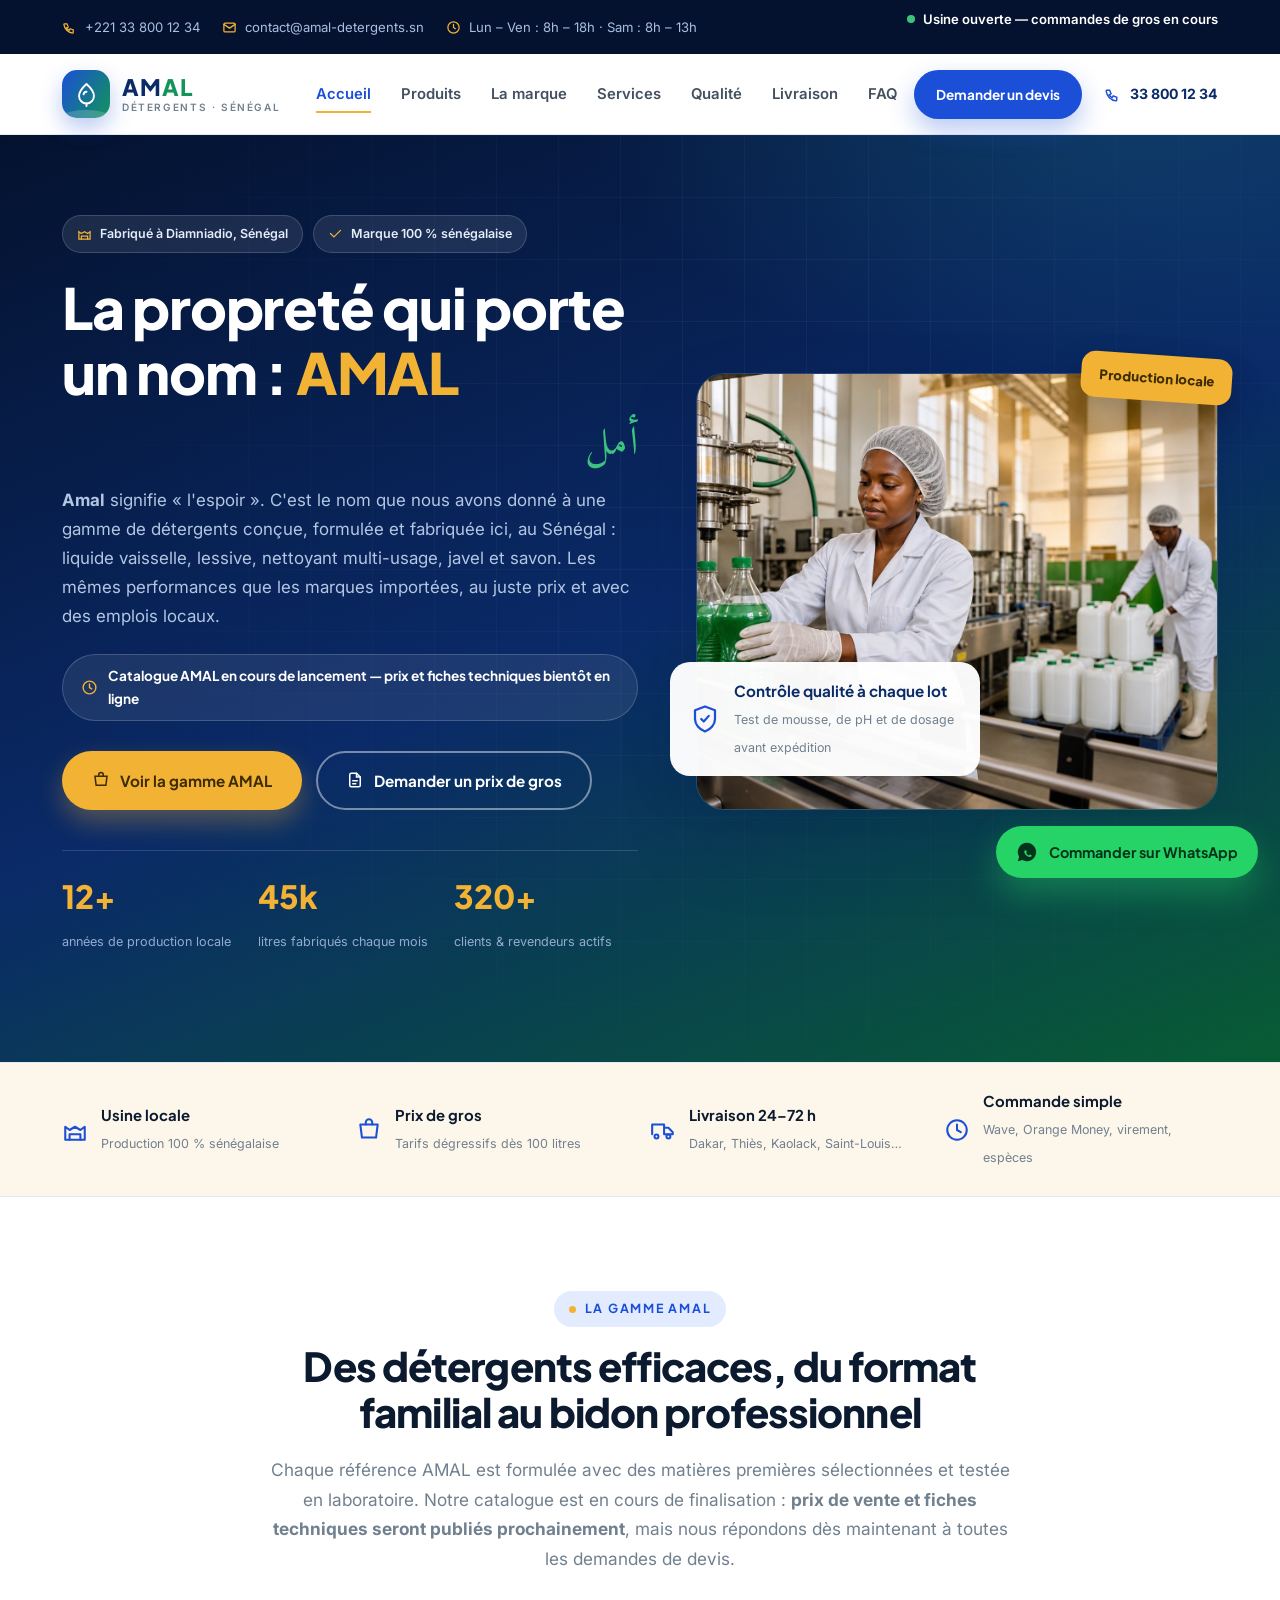
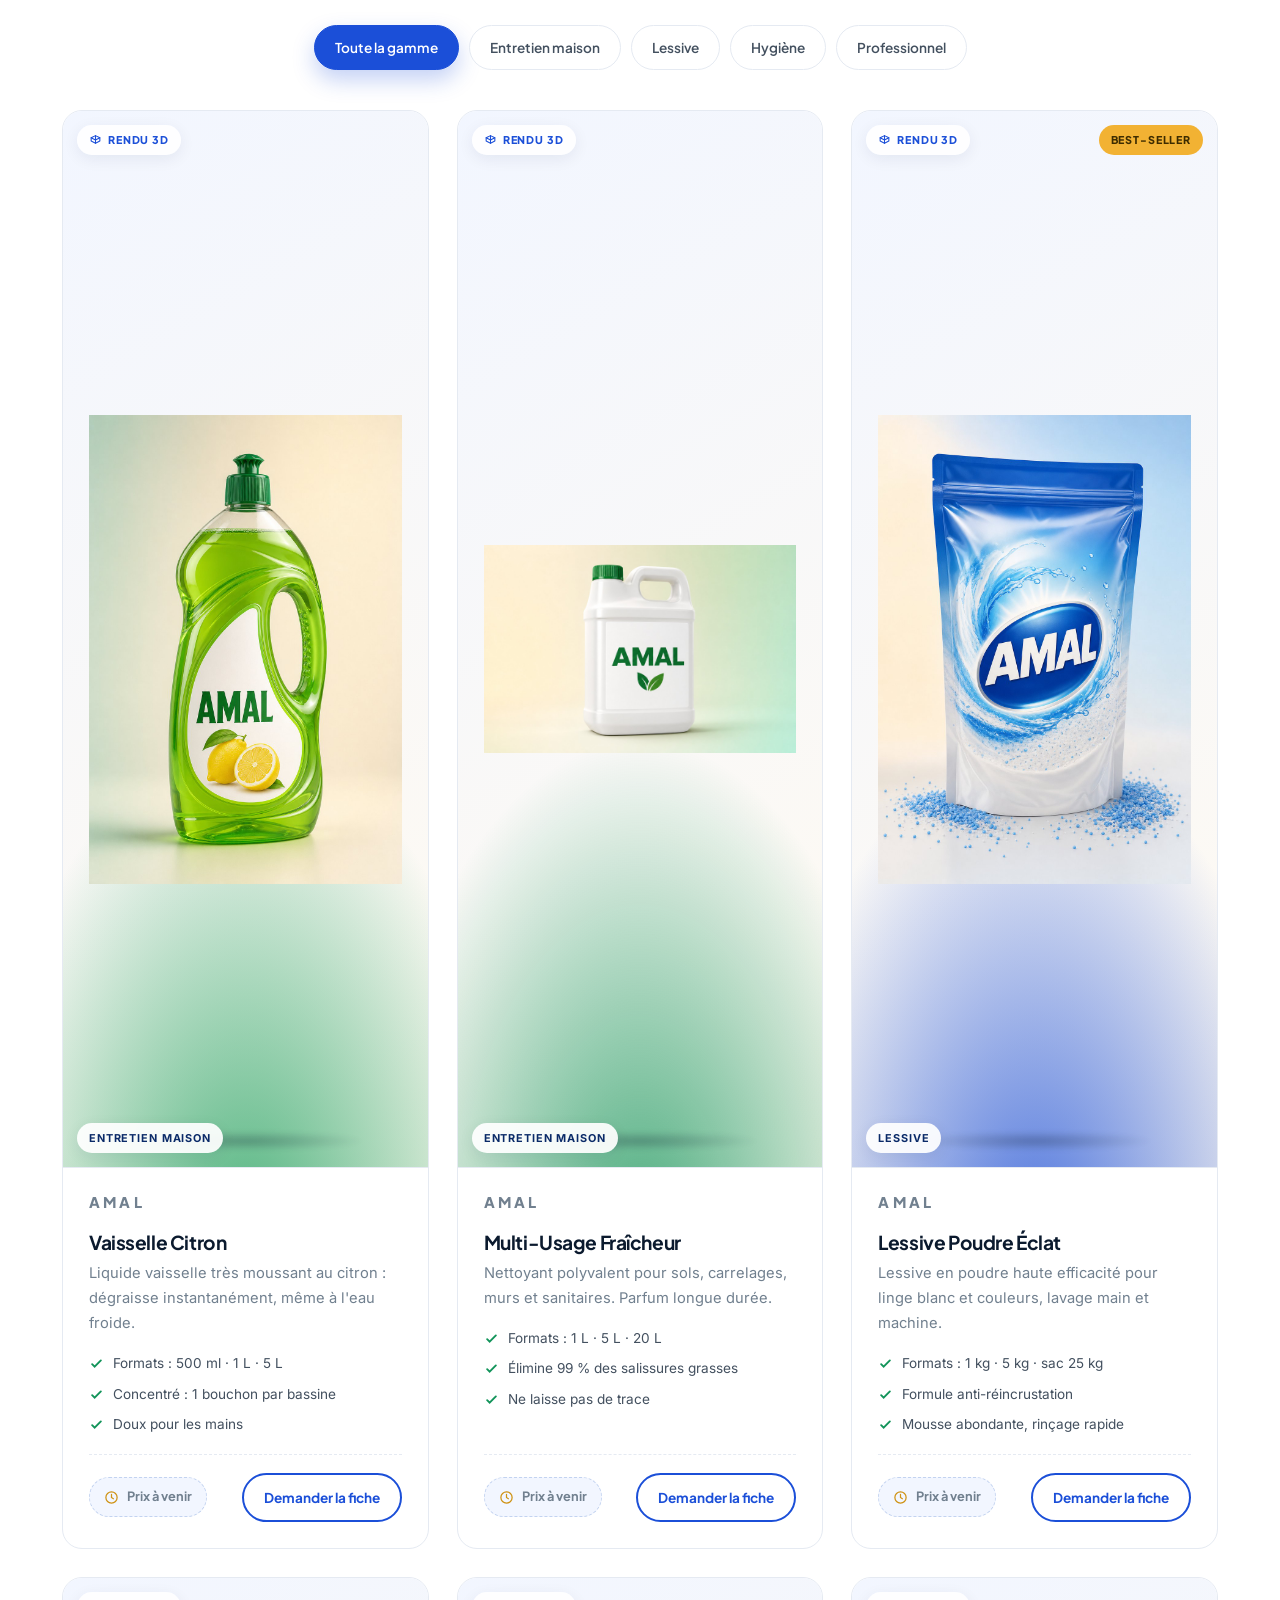
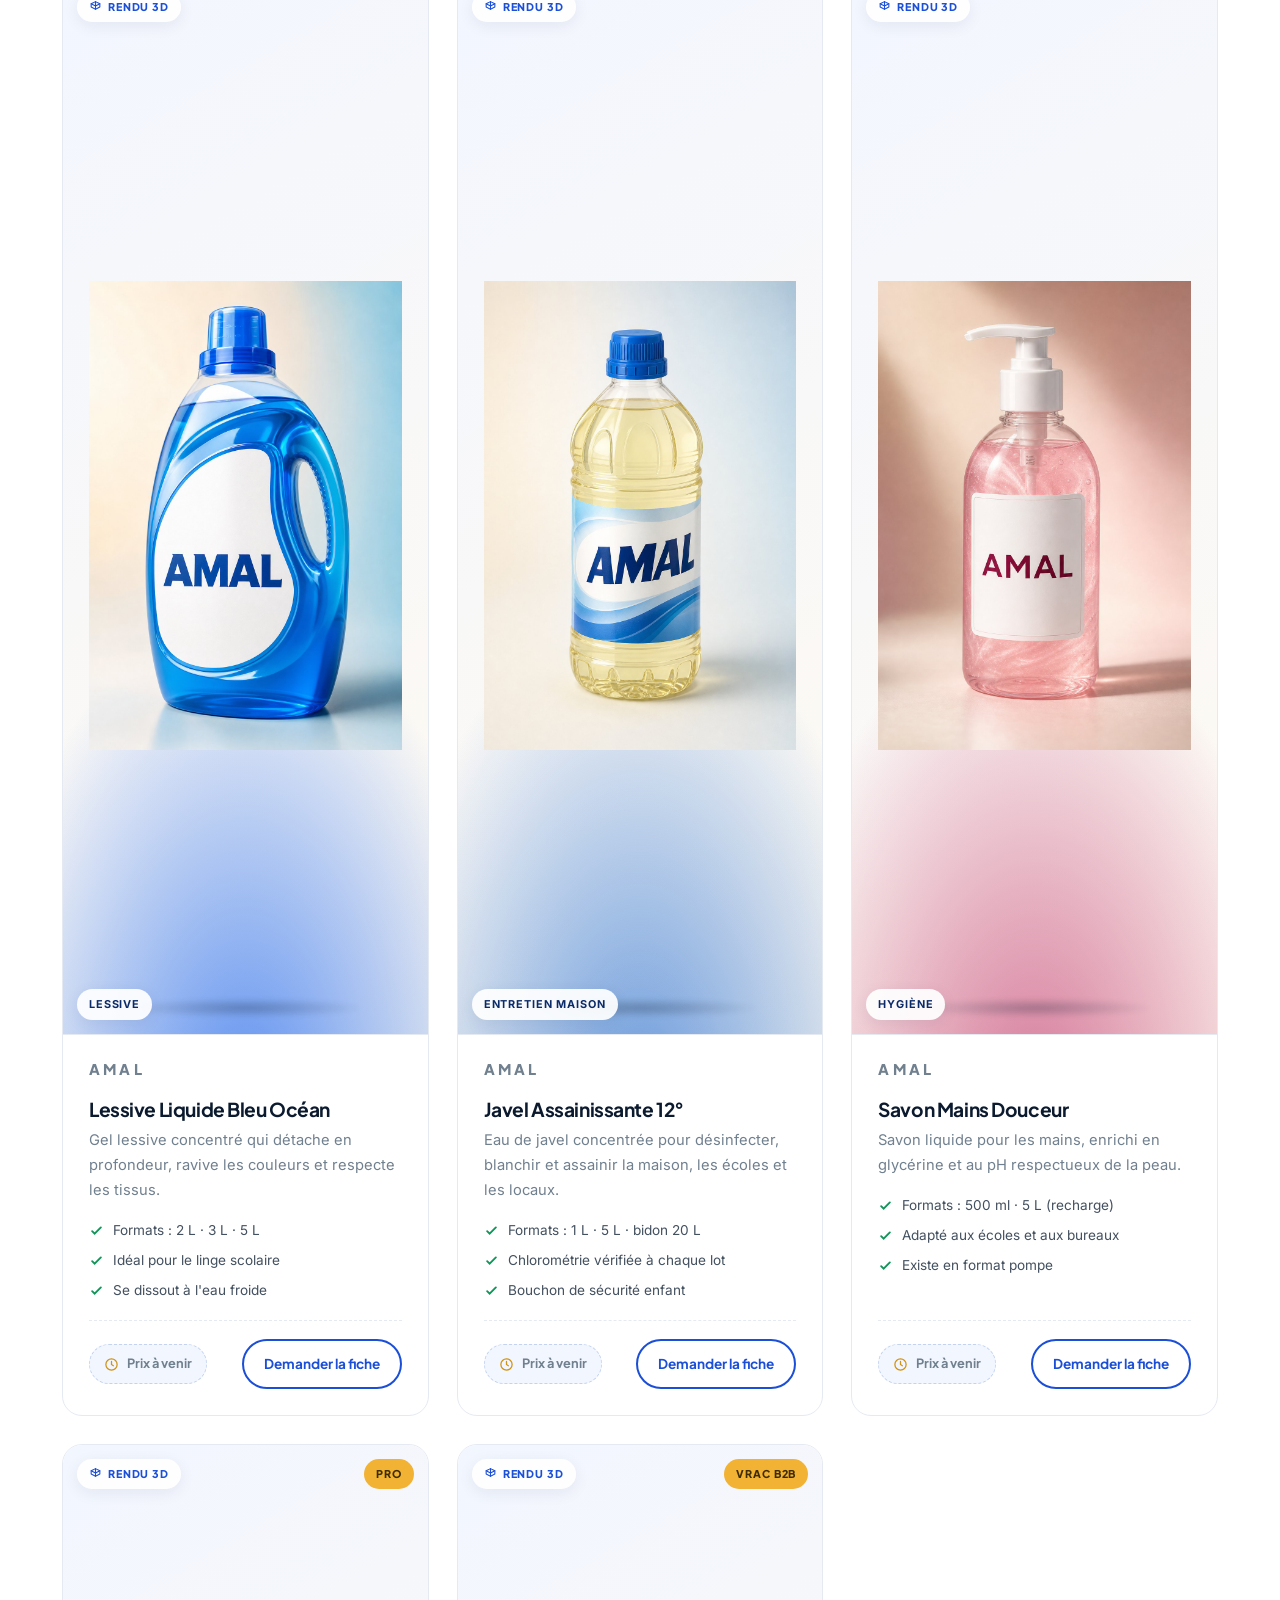
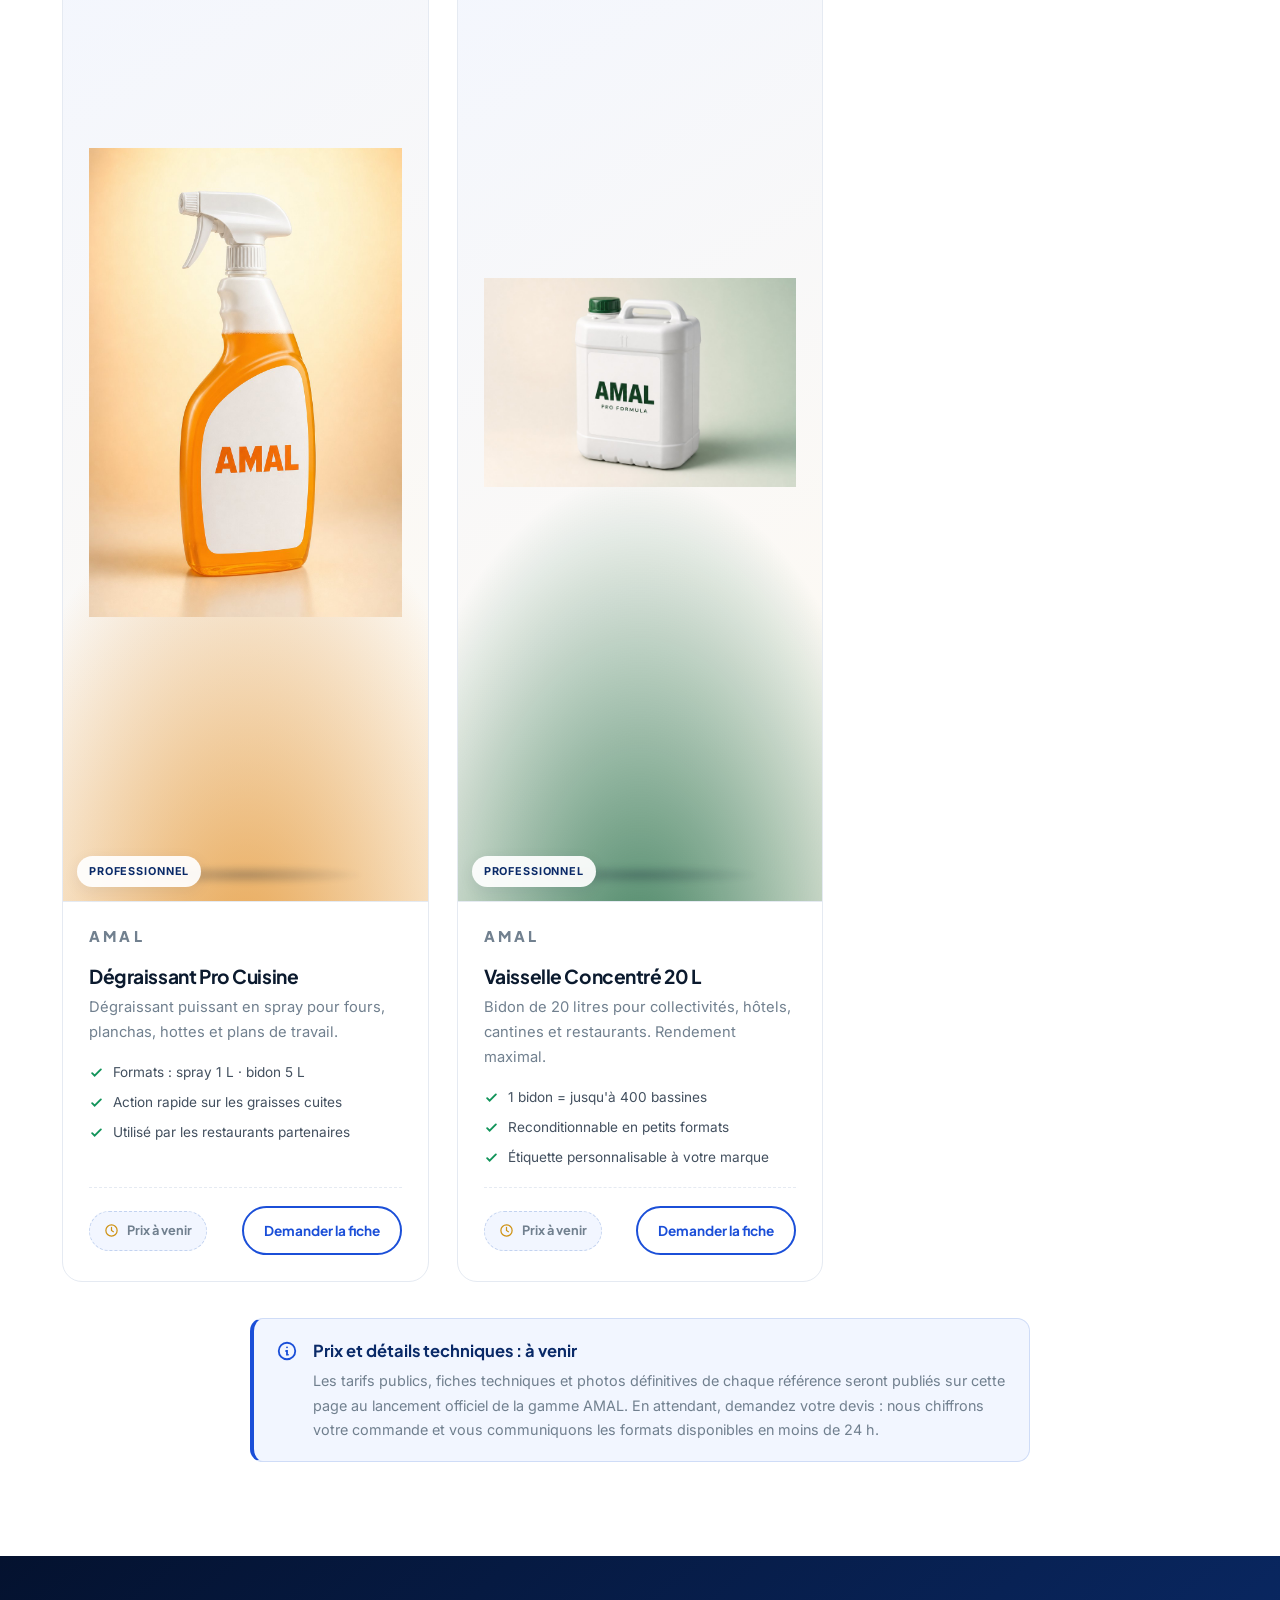
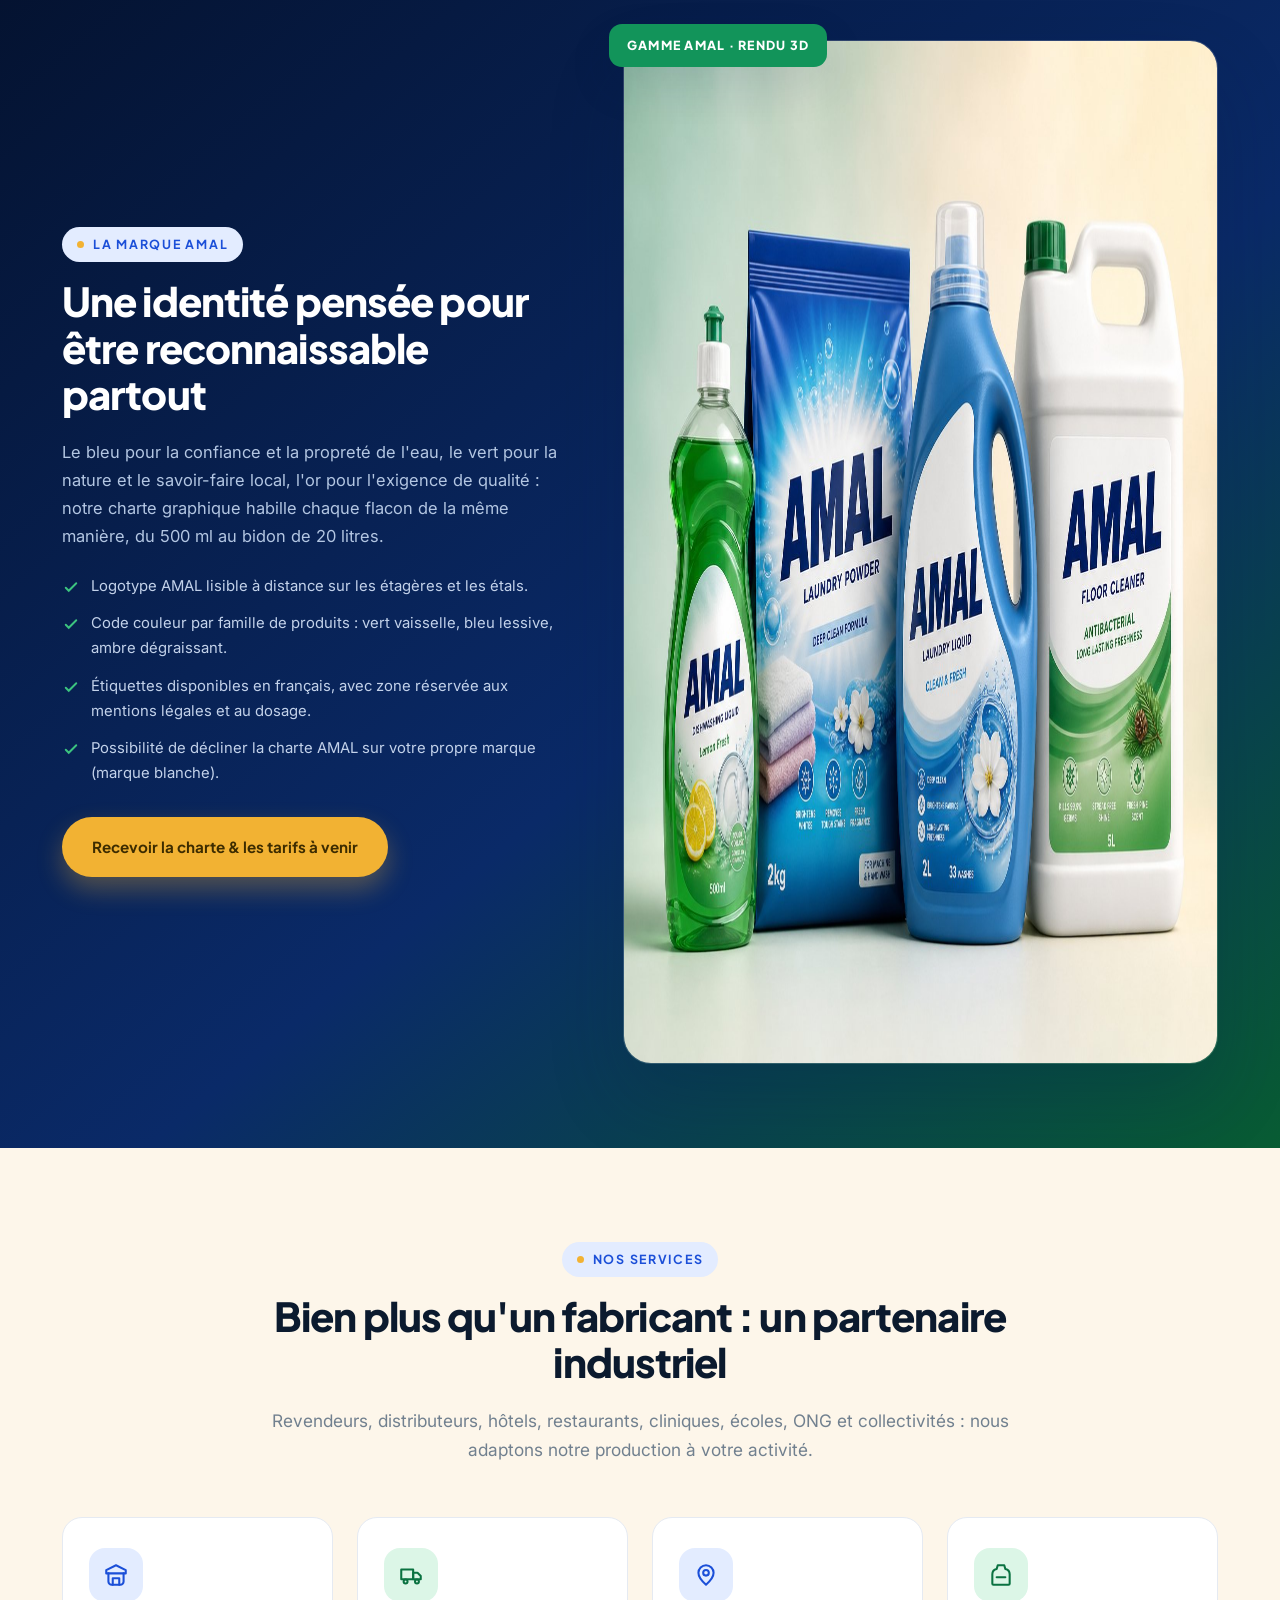
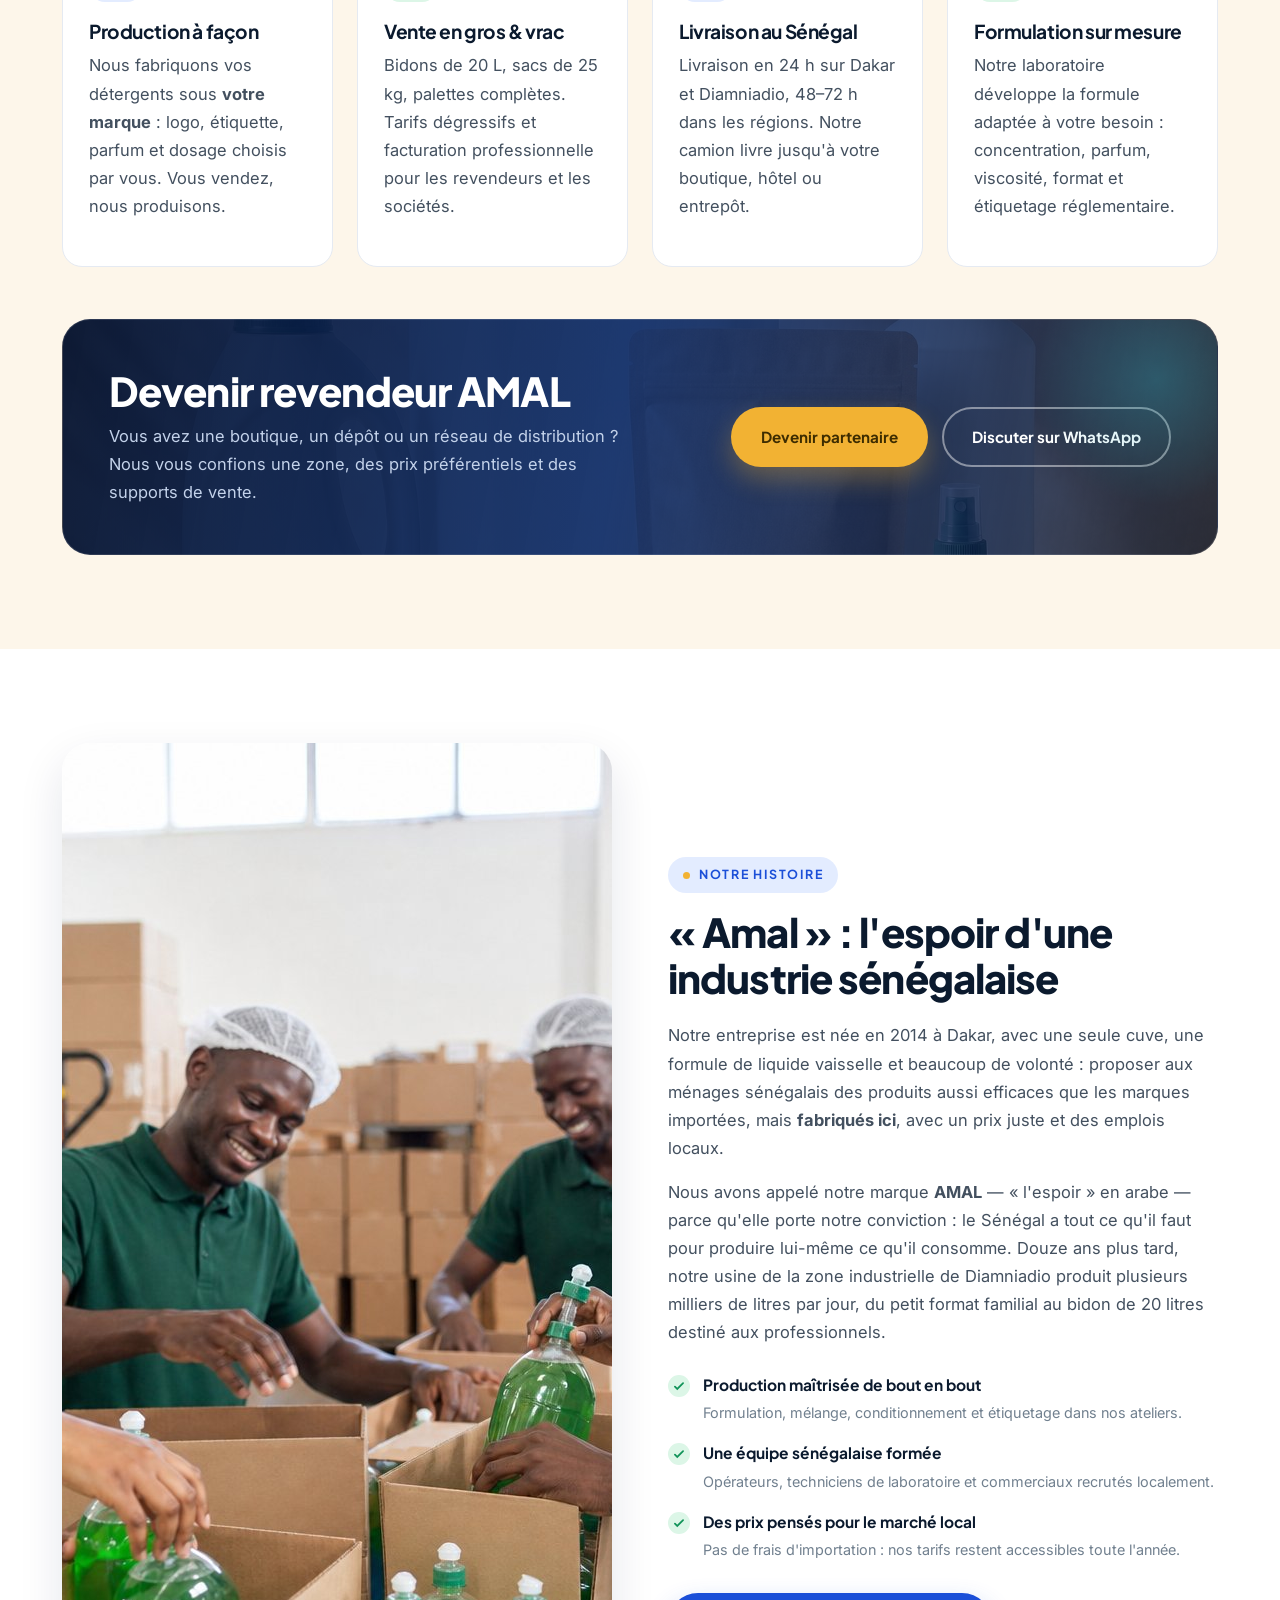
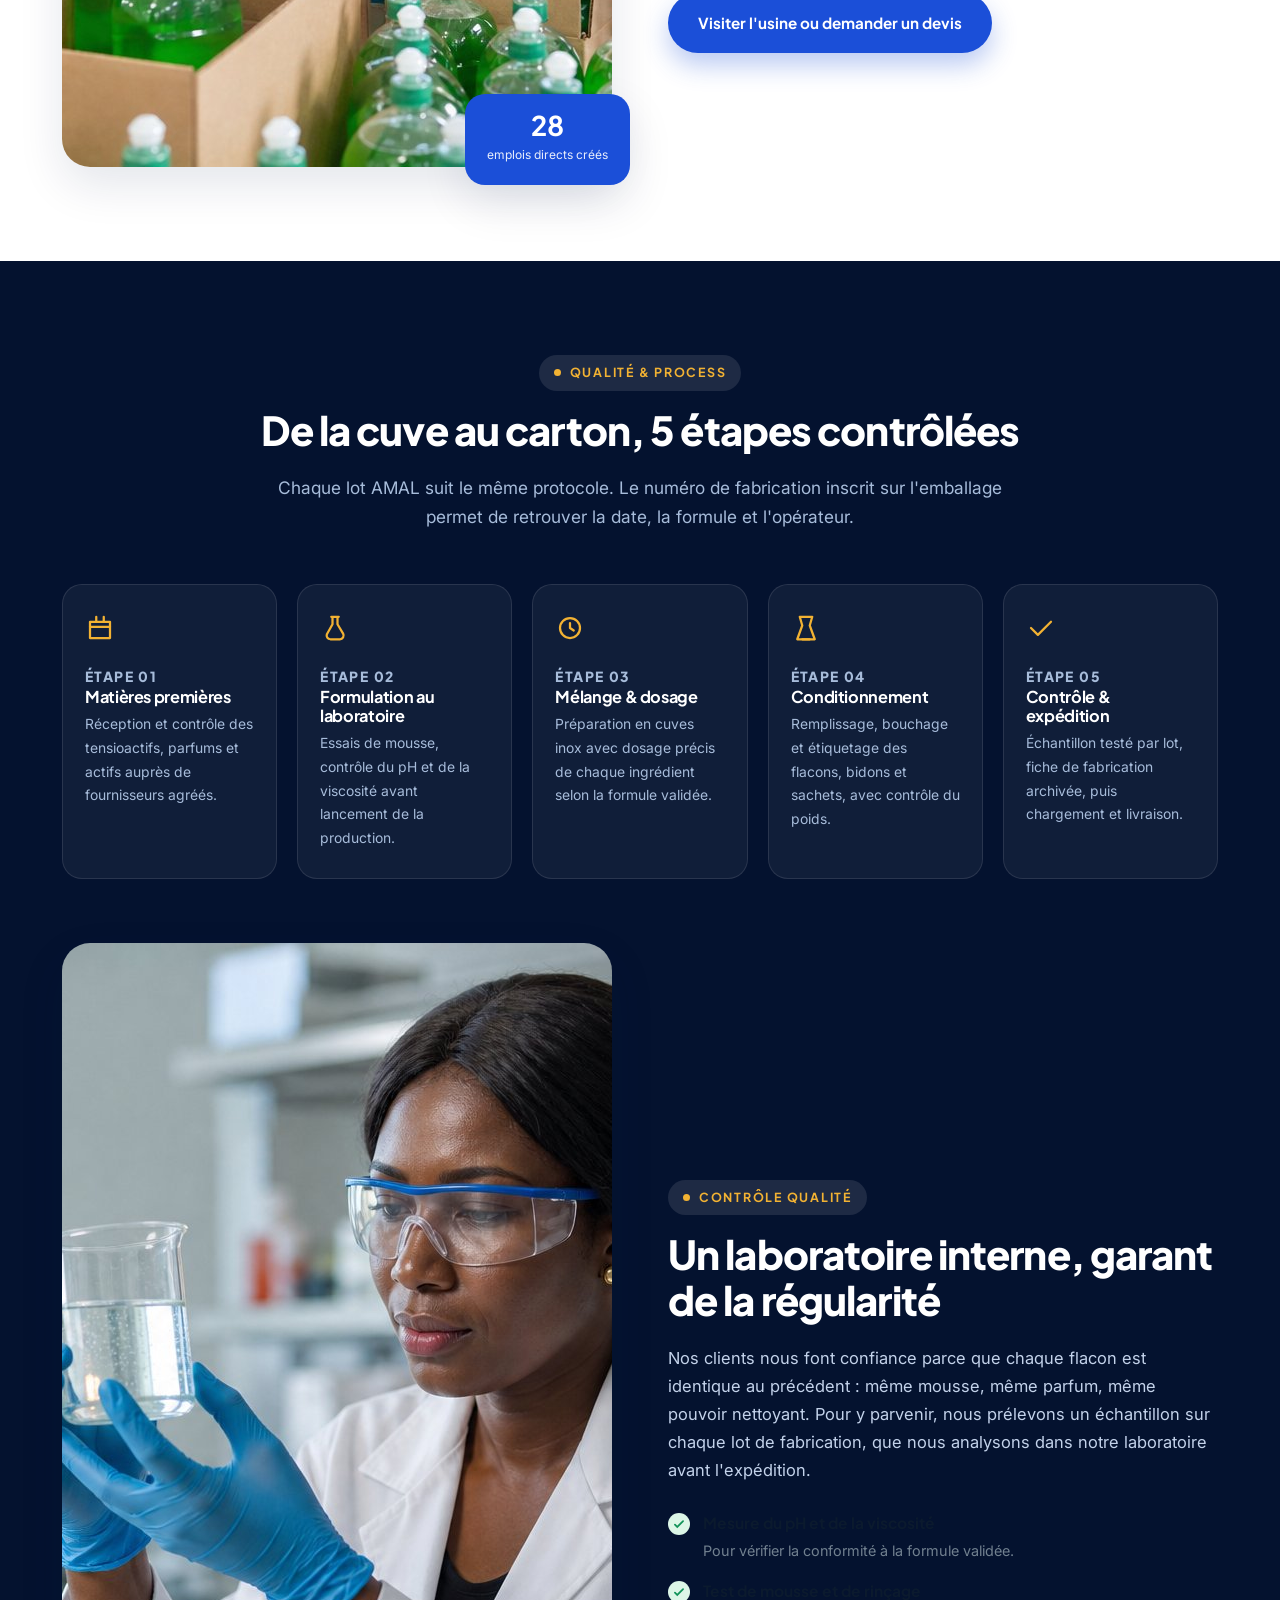
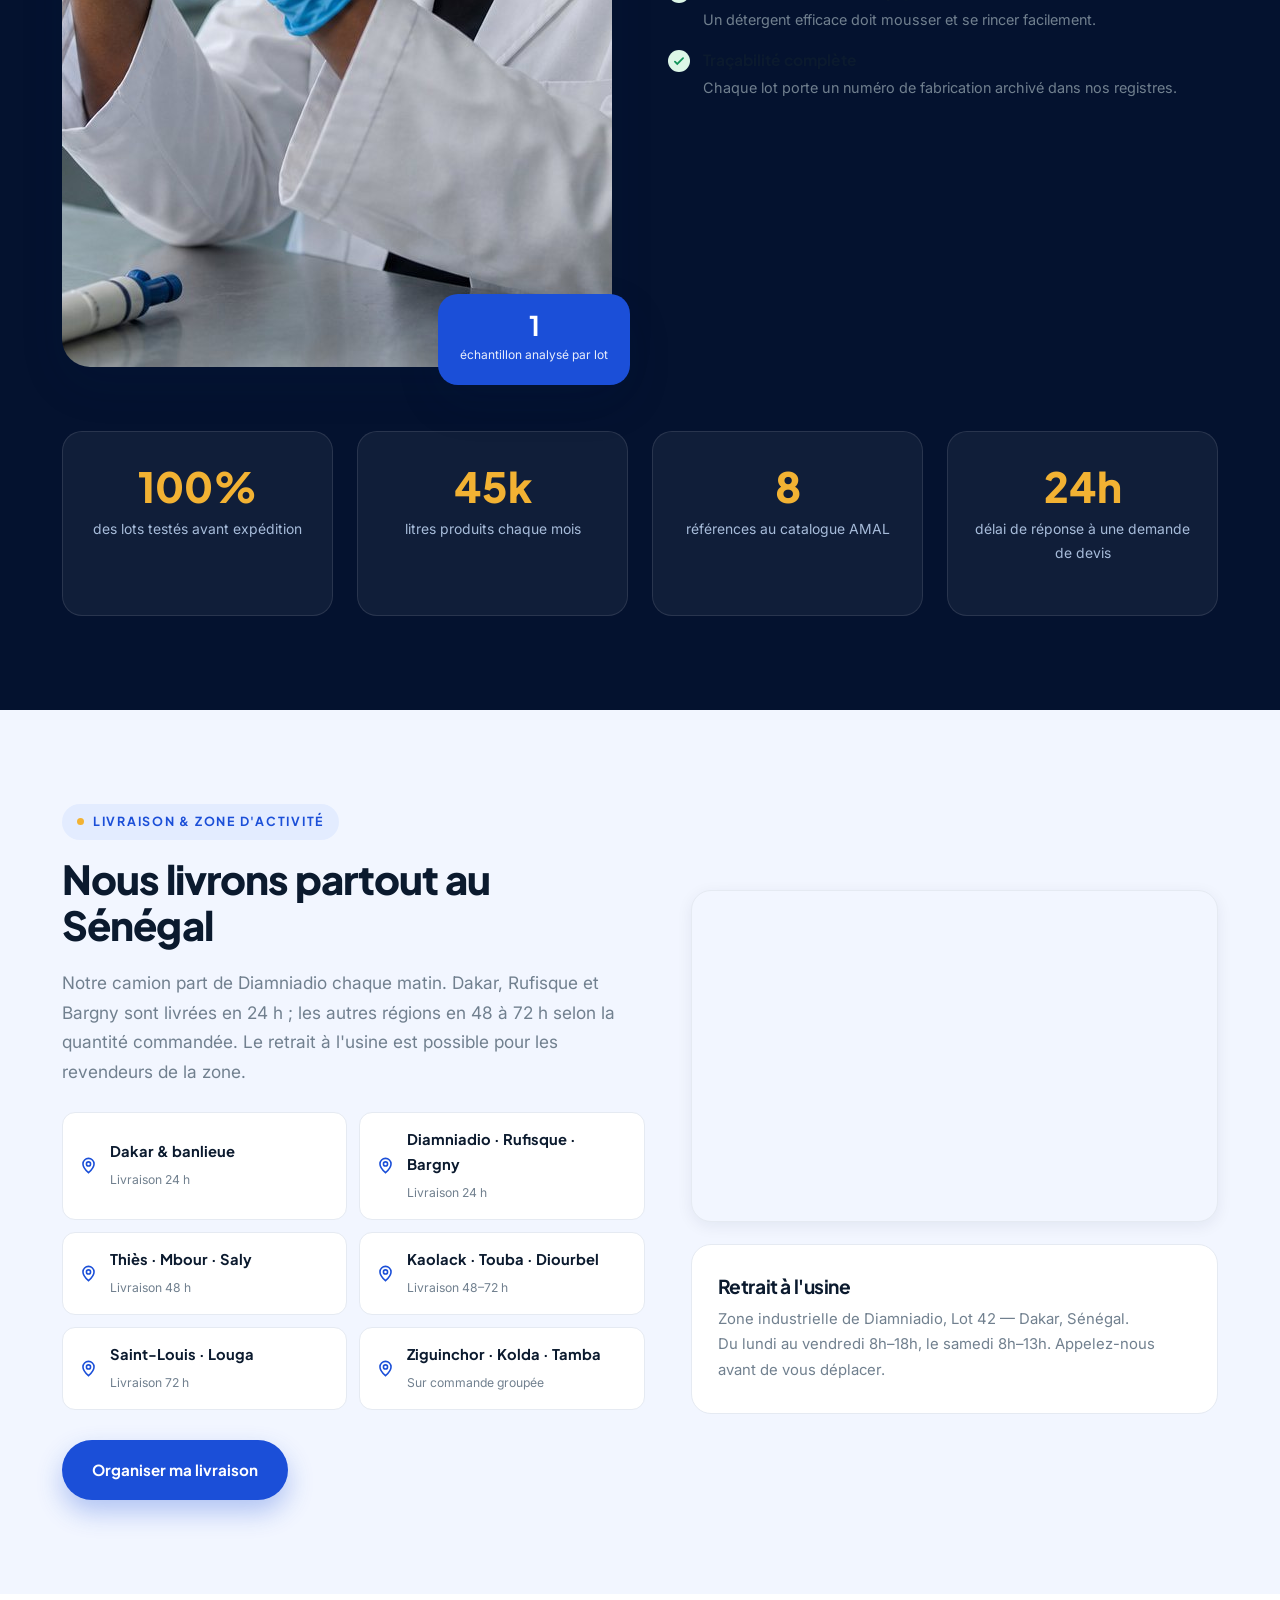
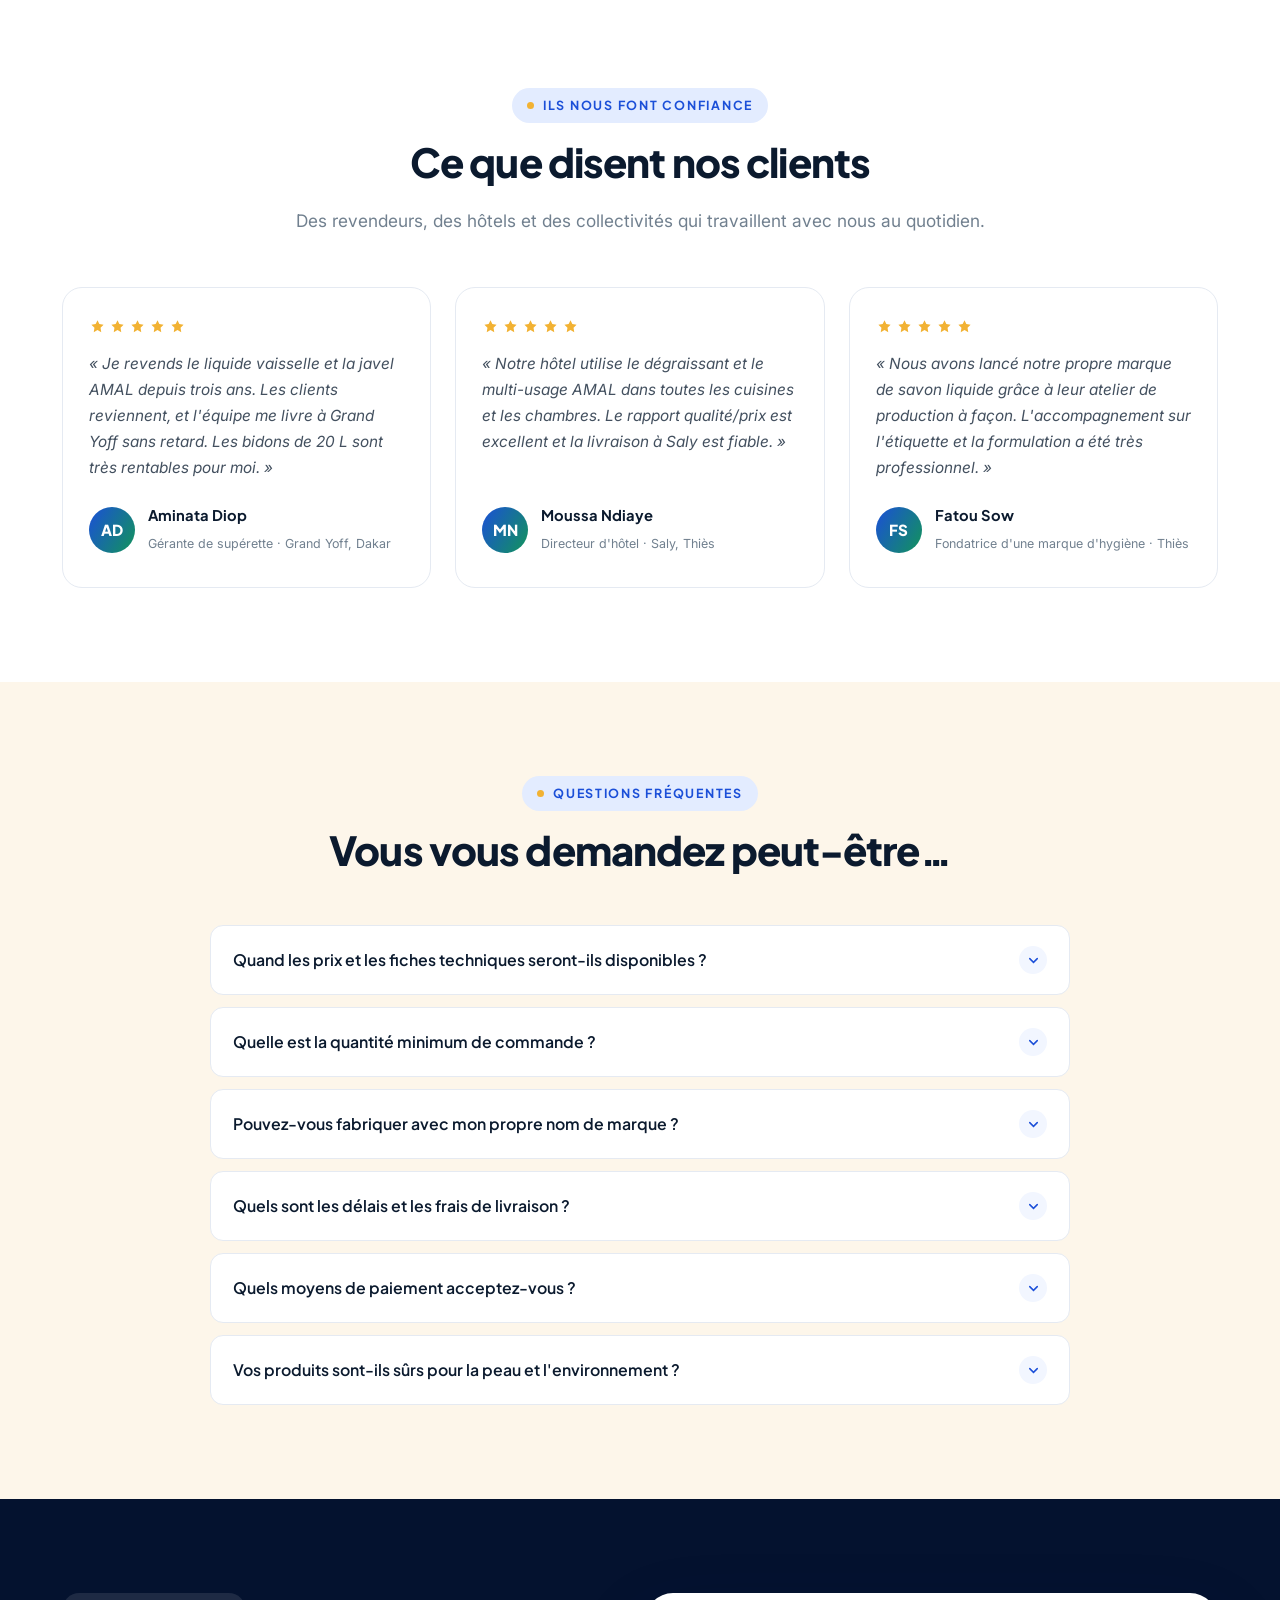
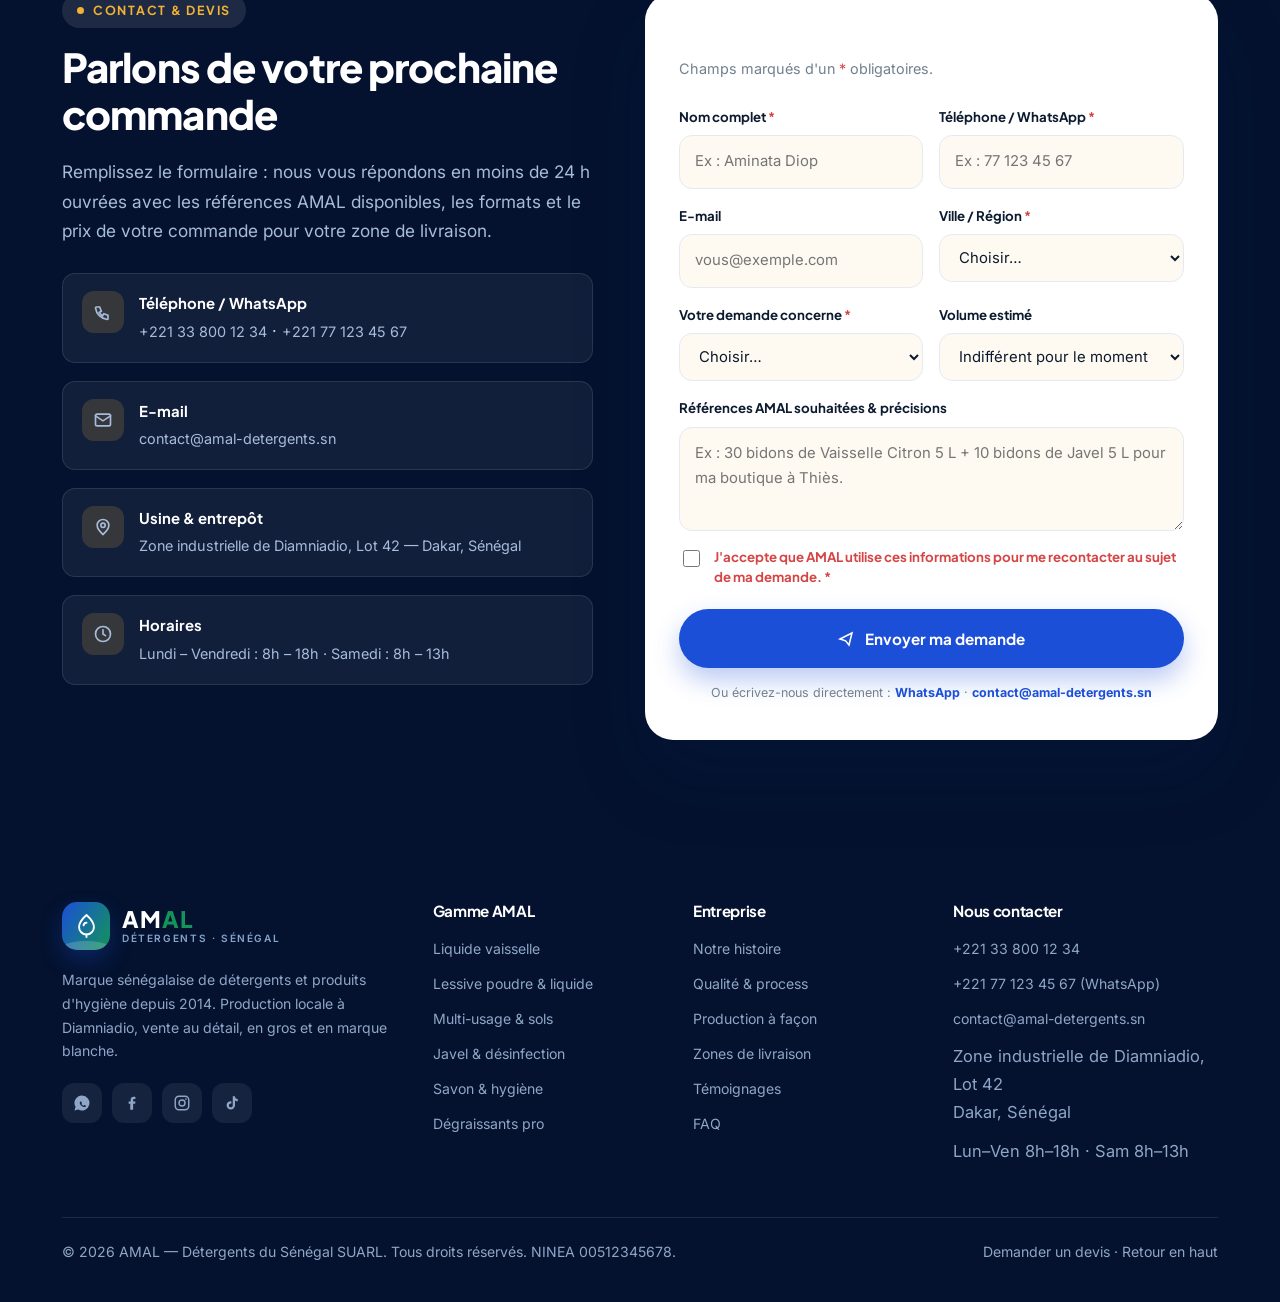
==== site-vitrine-amal/index.html @ b7a68e27 "feat(amal): marque AMAL, produits en rendu 3D étiquetés, nouvelle palette et prix à venir Renomme le" ====
<!DOCTYPE html>
<html lang="fr">
<head>
  <meta charset="UTF-8" />
  <meta name="viewport" content="width=device-width, initial-scale=1.0" />
  <title>AMAL — Détergents &amp; produits d'hygiène fabriqués au Sénégal</title>
  <meta name="description" content="AMAL fabrique au Sénégal des détergents de qualité : liquide vaisselle, lessive, nettoyant multi-usage, javel et savon. Vente au détail, en gros, en marque blanche et livraison partout au pays." />
  <meta name="keywords" content="AMAL détergent, détergent Sénégal, fabricant détergent Dakar, liquide vaisselle Sénégal, lessive Sénégal, javel Dakar, marque blanche détergent, produits d'hygiène Sénégal" />
  <meta name="author" content="AMAL — Détergents du Sénégal" />
  <meta name="theme-color" content="#061c47" />

  <meta property="og:type" content="website" />
  <meta property="og:locale" content="fr_SN" />
  <meta property="og:title" content="AMAL — La propreté fabriquée au Sénégal" />
  <meta property="og:description" content="Fabricant sénégalais de détergents et produits d'hygiène. Production locale, vente en gros, marque blanche et livraison dans tout le Sénégal." />
  <meta property="og:image" content="assets/img/gamme-amal.jpg" />

  <link rel="icon" href="data:image/svg+xml,%3Csvg xmlns='http://www.w3.org/2000/svg' viewBox='0 0 100 100'%3E%3Cdefs%3E%3ClinearGradient id='g' x1='0' y1='0' x2='1' y2='1'%3E%3Cstop offset='0' stop-color='%231b4fd8'/%3E%3Cstop offset='1' stop-color='%2312945a'/%3E%3C/linearGradient%3E%3C/defs%3E%3Crect width='100' height='100' rx='24' fill='url(%23g)'/%3E%3Ctext x='50' y='70' font-size='56' font-family='Arial' font-weight='bold' text-anchor='middle' fill='%23ffffff'%3EA%3C/text%3E%3C/svg%3E" />

  <link rel="preconnect" href="https://fonts.googleapis.com" />
  <link rel="preconnect" href="https://fonts.gstatic.com" crossorigin />
  <link href="https://fonts.googleapis.com/css2?family=Amiri:wght@400;700&family=Inter:wght@400;500;600;700&family=Plus+Jakarta+Sans:wght@600;700;800&display=swap" rel="stylesheet" />
  <link rel="stylesheet" href="assets/css/style.css" />

  <script type="application/ld+json">
  {
    "@context": "https://schema.org",
    "@type": "LocalBusiness",
    "name": "AMAL — Détergents du Sénégal",
    "alternateName": "Amal Détergents",
    "description": "Fabricant sénégalais de détergents et produits d'hygiène : liquide vaisselle, lessive, nettoyant multi-usage, javel et savon liquide.",
    "image": "assets/img/gamme-amal.jpg",
    "telephone": "+221 33 800 12 34",
    "email": "contact@amal-detergents.sn",
    "priceRange": "FCFA",
    "foundingDate": "2014",
    "address": {
      "@type": "PostalAddress",
      "streetAddress": "Zone industrielle de Diamniadio, Lot 42",
      "addressLocality": "Diamniadio",
      "addressRegion": "Dakar",
      "addressCountry": "SN"
    },
    "openingHours": "Mo-Fr 08:00-18:00, Sa 08:00-13:00",
    "brand": { "@type": "Brand", "name": "AMAL" },
    "makesOffer": [
      { "@type": "Offer", "itemOffered": { "@type": "Product", "name": "AMAL Vaisselle Citron" } },
      { "@type": "Offer", "itemOffered": { "@type": "Product", "name": "AMAL Lessive Poudre Éclat" } },
      { "@type": "Offer", "itemOffered": { "@type": "Product", "name": "AMAL Multi-Usage Fraîcheur" } }
    ]
  }
  </script>
</head>

<body>
  <!-- ================= TOP BAR ================= -->
  <div class="topbar">
    <div class="container topbar__inner">
      <ul class="topbar__list">
        <li class="topbar__item">
          <svg viewBox="0 0 24 24" fill="none" stroke="currentColor" stroke-width="2" stroke-linecap="round"><path d="M4 6h4l2 5-2.5 1.5a11 11 0 0 0 4 4L13 14l5 2v4a1 1 0 0 1-1 1A16 16 0 0 1 3 7a1 1 0 0 1 1-1z"/></svg>
          <a href="tel:+221338001234">+221 33 800 12 34</a>
        </li>
        <li class="topbar__item">
          <svg viewBox="0 0 24 24" fill="none" stroke="currentColor" stroke-width="2" stroke-linecap="round"><rect x="3" y="5" width="18" height="14" rx="2"/><path d="m3 7 9 6 9-6"/></svg>
          <a href="mailto:contact@amal-detergents.sn">contact@amal-detergents.sn</a>
        </li>
        <li class="topbar__item">
          <svg viewBox="0 0 24 24" fill="none" stroke="currentColor" stroke-width="2" stroke-linecap="round"><circle cx="12" cy="12" r="9"/><path d="M12 7v5l3 2"/></svg>
          Lun – Ven : 8h – 18h · Sam : 8h – 13h
        </li>
      </ul>
      <p class="topbar__badge">
        <span class="topbar__dot" aria-hidden="true"></span>
        Usine ouverte — commandes de gros en cours
      </p>
    </div>
  </div>

  <!-- ================= HEADER ================= -->
  <header class="header" id="header">
    <div class="container header__inner">
      <a class="logo" href="#accueil" aria-label="AMAL Détergents — accueil">
        <span class="logo__mark">
          <svg viewBox="0 0 24 24" fill="none" stroke="currentColor" stroke-width="1.7" stroke-linecap="round" stroke-linejoin="round">
            <path d="M12 2.6s6.6 5.9 6.6 10.7A6.6 6.6 0 0 1 12 20a6.6 6.6 0 0 1-6.6-6.7C5.4 8.5 12 2.6 12 2.6z"/>
            <path d="M9.4 11.9a2.6 2.6 0 0 1 2.6-2.4"/>
            <path d="M12 20v2.2"/>
          </svg>
        </span>
        <span class="logo__text">
          <span class="logo__name">AM<span>AL</span></span>
          <span class="logo__tag">Détergents · Sénégal</span>
        </span>
      </a>

      <nav class="nav" id="nav" aria-label="Navigation principale">
        <a class="nav__link is-active" href="#accueil">Accueil</a>
        <a class="nav__link" href="#produits">Produits</a>
        <a class="nav__link" href="#marque">La marque</a>
        <a class="nav__link" href="#services">Services</a>
        <a class="nav__link" href="#qualite">Qualité</a>
        <a class="nav__link" href="#livraison">Livraison</a>
        <a class="nav__link" href="#faq">FAQ</a>
        <a class="btn btn--primary btn--sm" href="#devis">Demander un devis</a>
      </nav>

      <div class="header__actions">
        <a class="header__phone" href="tel:+221338001234">
          <svg viewBox="0 0 24 24" fill="none" stroke="currentColor" stroke-width="2" stroke-linecap="round"><path d="M4 6h4l2 5-2.5 1.5a11 11 0 0 0 4 4L13 14l5 2v4a1 1 0 0 1-1 1A16 16 0 0 1 3 7a1 1 0 0 1 1-1z"/></svg>
          33 800 12 34
        </a>
        <button class="burger" id="burger" aria-label="Ouvrir le menu" aria-expanded="false" aria-controls="nav">
          <span></span>
        </button>
      </div>
    </div>
  </header>

  <main>
    <!-- ================= HERO ================= -->
    <section class="hero" id="accueil">
      <div class="container hero__grid">
        <div class="hero__content">
          <div class="hero__badges">
            <span class="chip">
              <svg viewBox="0 0 24 24" fill="none" stroke="currentColor" stroke-width="2" stroke-linecap="round"><path d="M3 21V9l4 3 5-3 5 3 4-3v12z"/><path d="M7 21v-5h10v5"/></svg>
              Fabriqué à Diamniadio, Sénégal
            </span>
            <span class="chip">
              <svg viewBox="0 0 24 24" fill="none" stroke="currentColor" stroke-width="2" stroke-linecap="round"><path d="M20 7 9.5 17.5 4 12"/></svg>
              Marque 100 % sénégalaise
            </span>
          </div>

          <h1>La propreté qui porte un nom : <em>AMAL</em></h1>
          <span class="hero__arabic" lang="ar" dir="rtl">أمل</span>

          <p class="hero__text">
            <strong>Amal</strong> signifie « l'espoir ». C'est le nom que nous avons donné à une gamme
            de détergents conçue, formulée et fabriquée ici, au Sénégal : liquide vaisselle, lessive,
            nettoyant multi-usage, javel et savon. Les mêmes performances que les marques importées,
            au juste prix et avec des emplois locaux.
          </p>

          <p class="hero__promise">
            <svg viewBox="0 0 24 24" fill="none" stroke="currentColor" stroke-width="2" stroke-linecap="round"><circle cx="12" cy="12" r="9"/><path d="M12 7v5l3 2"/></svg>
            Catalogue AMAL en cours de lancement — prix et fiches techniques bientôt en ligne
          </p>

          <div class="hero__cta">
            <a class="btn btn--gold" href="#produits">
              <svg viewBox="0 0 24 24" fill="none" stroke="currentColor" stroke-width="2" stroke-linecap="round"><path d="M4 7h16l-1.5 12h-13L4 7z"/><path d="M9 7V5a3 3 0 0 1 6 0v2"/></svg>
              Voir la gamme AMAL
            </a>
            <a class="btn btn--ghost" href="#devis">
              <svg viewBox="0 0 24 24" fill="none" stroke="currentColor" stroke-width="2" stroke-linecap="round"><path d="M14 3H7a2 2 0 0 0-2 2v14a2 2 0 0 0 2 2h10a2 2 0 0 0 2-2V8l-5-5z"/><path d="M14 3v5h5M9 13h6M9 17h4"/></svg>
              Demander un prix de gros
            </a>
          </div>

          <div class="hero__stats">
            <div class="stat">
              <p class="stat__value"><span data-count="12">0</span><span>+</span></p>
              <p class="stat__label">années de production locale</p>
            </div>
            <div class="stat">
              <p class="stat__value"><span data-count="45">0</span><span>k</span></p>
              <p class="stat__label">litres fabriqués chaque mois</p>
            </div>
            <div class="stat">
              <p class="stat__value"><span data-count="320">0</span><span>+</span></p>
              <p class="stat__label">clients &amp; revendeurs actifs</p>
            </div>
          </div>
        </div>

        <div class="hero__visual">
          <span class="hero__float">Production locale</span>
          <div class="hero__photo">
            <img src="assets/img/hero-usine.jpg"
                 alt="Ligne de production AMAL : remplissage de bouteilles de détergent sur la chaîne de conditionnement à Diamniadio"
                 width="1536" height="1024" fetchpriority="high" />
          </div>
          <div class="hero__card">
            <svg viewBox="0 0 24 24" fill="none" stroke="currentColor" stroke-width="1.8" stroke-linecap="round" stroke-linejoin="round">
              <path d="M12 2 4 5v7c0 4.4 3.4 8.3 8 10 4.6-1.7 8-5.6 8-10V5l-8-3z"/>
              <path d="m9 12 2 2 4-4.5"/>
            </svg>
            <div>
              <strong>Contrôle qualité à chaque lot</strong>
              <small>Test de mousse, de pH et de dosage avant expédition</small>
            </div>
          </div>
        </div>
      </div>
    </section>

    <!-- ================= BANDEAU CONFIANCE ================= -->
    <div class="strip">
      <div class="container strip__grid">
        <div class="strip__item">
          <svg viewBox="0 0 24 24" fill="none" stroke="currentColor" stroke-width="1.9" stroke-linecap="round" stroke-linejoin="round"><path d="M3 21V9l4 3 5-3 5 3 4-3v12z"/><path d="M7 21v-5h10v5"/></svg>
          <div><b>Usine locale</b><small>Production 100 % sénégalaise</small></div>
        </div>
        <div class="strip__item">
          <svg viewBox="0 0 24 24" fill="none" stroke="currentColor" stroke-width="1.9" stroke-linecap="round" stroke-linejoin="round"><path d="M4 7h16l-1.5 12h-13L4 7z"/><path d="M9 7V5a3 3 0 0 1 6 0v2"/></svg>
          <div><b>Prix de gros</b><small>Tarifs dégressifs dès 100 litres</small></div>
        </div>
        <div class="strip__item">
          <svg viewBox="0 0 24 24" fill="none" stroke="currentColor" stroke-width="1.9" stroke-linecap="round" stroke-linejoin="round"><path d="M2 16V7h11v9M13 10h4l4 4v2h-8"/><circle cx="6" cy="18" r="1.8"/><circle cx="17" cy="18" r="1.8"/></svg>
          <div><b>Livraison 24–72 h</b><small>Dakar, Thiès, Kaolack, Saint-Louis…</small></div>
        </div>
        <div class="strip__item">
          <svg viewBox="0 0 24 24" fill="none" stroke="currentColor" stroke-width="1.9" stroke-linecap="round" stroke-linejoin="round"><circle cx="12" cy="12" r="9"/><path d="M12 7v5l3.5 2"/></svg>
          <div><b>Commande simple</b><small>Wave, Orange Money, virement, espèces</small></div>
        </div>
      </div>
    </div>

    <!-- ================= PRODUITS AMAL (3D) ================= -->
    <section class="section" id="produits">
      <div class="container">
        <div class="section-head reveal">
          <span class="eyebrow">La gamme AMAL</span>
          <h2>Des détergents efficaces, du format familial au bidon professionnel</h2>
          <p class="lead">
            Chaque référence AMAL est formulée avec des matières premières sélectionnées et
            testée en laboratoire. Notre catalogue est en cours de finalisation :
            <strong>prix de vente et fiches techniques seront publiés prochainement</strong>,
            mais nous répondons dès maintenant à toutes les demandes de devis.
          </p>
        </div>

        <div class="filters reveal" aria-label="Filtrer les produits par catégorie">
          <button class="filter is-active" data-filter="all">Toute la gamme</button>
          <button class="filter" data-filter="maison">Entretien maison</button>
          <button class="filter" data-filter="lessive">Lessive</button>
          <button class="filter" data-filter="hygiene">Hygiène</button>
          <button class="filter" data-filter="pro">Professionnel</button>
        </div>

        <div class="products">
          <!-- 1 -->
          <article class="product reveal" data-cat="maison" style="--product-color:#1a9e5b">
            <div class="product__media">
              <span class="product__badge">
                <svg viewBox="0 0 24 24" fill="none" stroke="currentColor" stroke-width="2" stroke-linecap="round" stroke-linejoin="round"><path d="M12 3 4 7v6l8 4 8-4V7l-8-4z"/><path d="M12 3v14M4 7l8 4 8-4"/></svg>
                Rendu 3D
              </span>
              <span class="product__cat">Entretien maison</span>
              <img src="assets/img/produit-vaisselle.jpg" alt="Bidon AMAL de liquide vaisselle citron avec étiquette de marque" width="1024" height="1024" loading="lazy" />
            </div>
            <div class="product__body">
              <p class="product__brand">AMAL</p>
              <h3>Vaisselle Citron</h3>
              <p>Liquide vaisselle très moussant au citron : dégraisse instantanément, même à l'eau froide.</p>
              <ul class="product__specs">
                <li><svg viewBox="0 0 24 24" fill="none" stroke="currentColor" stroke-width="3" stroke-linecap="round"><path d="m5 13 4 4L19 7"/></svg> Formats : 500 ml · 1 L · 5 L</li>
                <li><svg viewBox="0 0 24 24" fill="none" stroke="currentColor" stroke-width="3" stroke-linecap="round"><path d="m5 13 4 4L19 7"/></svg> Concentré : 1 bouchon par bassine</li>
                <li><svg viewBox="0 0 24 24" fill="none" stroke="currentColor" stroke-width="3" stroke-linecap="round"><path d="m5 13 4 4L19 7"/></svg> Doux pour les mains</li>
              </ul>
              <div class="product__foot">
                <span class="soon">
                  <svg viewBox="0 0 24 24" fill="none" stroke="currentColor" stroke-width="2" stroke-linecap="round"><circle cx="12" cy="12" r="9"/><path d="M12 7v5l3 2"/></svg>
                  Prix à venir
                </span>
                <a class="btn btn--outline btn--sm" href="#devis">Demander la fiche</a>
              </div>
            </div>
          </article>

          <!-- 2 -->
          <article class="product reveal" data-cat="maison" style="--product-color:#12945a">
            <div class="product__media">
              <span class="product__badge">
                <svg viewBox="0 0 24 24" fill="none" stroke="currentColor" stroke-width="2" stroke-linecap="round" stroke-linejoin="round"><path d="M12 3 4 7v6l8 4 8-4V7l-8-4z"/><path d="M12 3v14M4 7l8 4 8-4"/></svg>
                Rendu 3D
              </span>
              <span class="product__cat">Entretien maison</span>
              <img src="assets/img/produit-multi-usage.jpg" alt="Bidon de 5 litres AMAL de nettoyant multi-usage avec étiquette de marque" width="1024" height="1024" loading="lazy" />
            </div>
            <div class="product__body">
              <p class="product__brand">AMAL</p>
              <h3>Multi-Usage Fraîcheur</h3>
              <p>Nettoyant polyvalent pour sols, carrelages, murs et sanitaires. Parfum longue durée.</p>
              <ul class="product__specs">
                <li><svg viewBox="0 0 24 24" fill="none" stroke="currentColor" stroke-width="3" stroke-linecap="round"><path d="m5 13 4 4L19 7"/></svg> Formats : 1 L · 5 L · 20 L</li>
                <li><svg viewBox="0 0 24 24" fill="none" stroke="currentColor" stroke-width="3" stroke-linecap="round"><path d="m5 13 4 4L19 7"/></svg> Élimine 99 % des salissures grasses</li>
                <li><svg viewBox="0 0 24 24" fill="none" stroke="currentColor" stroke-width="3" stroke-linecap="round"><path d="m5 13 4 4L19 7"/></svg> Ne laisse pas de trace</li>
              </ul>
              <div class="product__foot">
                <span class="soon">
                  <svg viewBox="0 0 24 24" fill="none" stroke="currentColor" stroke-width="2" stroke-linecap="round"><circle cx="12" cy="12" r="9"/><path d="M12 7v5l3 2"/></svg>
                  Prix à venir
                </span>
                <a class="btn btn--outline btn--sm" href="#devis">Demander la fiche</a>
              </div>
            </div>
          </article>

          <!-- 3 -->
          <article class="product reveal" data-cat="lessive" style="--product-color:#1b4fd8">
            <div class="product__media">
              <span class="product__badge">
                <svg viewBox="0 0 24 24" fill="none" stroke="currentColor" stroke-width="2" stroke-linecap="round" stroke-linejoin="round"><path d="M12 3 4 7v6l8 4 8-4V7l-8-4z"/><path d="M12 3v14M4 7l8 4 8-4"/></svg>
                Rendu 3D
              </span>
              <span class="product__tag">Best-seller</span>
              <span class="product__cat">Lessive</span>
              <img src="assets/img/produit-lessive-poudre.jpg" alt="Sachet AMAL de lessive en poudre avec étiquette de marque bleue" width="1024" height="1024" loading="lazy" />
            </div>
            <div class="product__body">
              <p class="product__brand">AMAL</p>
              <h3>Lessive Poudre Éclat</h3>
              <p>Lessive en poudre haute efficacité pour linge blanc et couleurs, lavage main et machine.</p>
              <ul class="product__specs">
                <li><svg viewBox="0 0 24 24" fill="none" stroke="currentColor" stroke-width="3" stroke-linecap="round"><path d="m5 13 4 4L19 7"/></svg> Formats : 1 kg · 5 kg · sac 25 kg</li>
                <li><svg viewBox="0 0 24 24" fill="none" stroke="currentColor" stroke-width="3" stroke-linecap="round"><path d="m5 13 4 4L19 7"/></svg> Formule anti-réincrustation</li>
                <li><svg viewBox="0 0 24 24" fill="none" stroke="currentColor" stroke-width="3" stroke-linecap="round"><path d="m5 13 4 4L19 7"/></svg> Mousse abondante, rinçage rapide</li>
              </ul>
              <div class="product__foot">
                <span class="soon">
                  <svg viewBox="0 0 24 24" fill="none" stroke="currentColor" stroke-width="2" stroke-linecap="round"><circle cx="12" cy="12" r="9"/><path d="M12 7v5l3 2"/></svg>
                  Prix à venir
                </span>
                <a class="btn btn--outline btn--sm" href="#devis">Demander la fiche</a>
              </div>
            </div>
          </article>

          <!-- 4 -->
          <article class="product reveal" data-cat="lessive" style="--product-color:#2a6ff0">
            <div class="product__media">
              <span class="product__badge">
                <svg viewBox="0 0 24 24" fill="none" stroke="currentColor" stroke-width="2" stroke-linecap="round" stroke-linejoin="round"><path d="M12 3 4 7v6l8 4 8-4V7l-8-4z"/><path d="M12 3v14M4 7l8 4 8-4"/></svg>
                Rendu 3D
              </span>
              <span class="product__cat">Lessive</span>
              <img src="assets/img/produit-lessive-liquide.jpg" alt="Bidon AMAL de lessive liquide bleue avec poignée et étiquette de marque" width="1024" height="1024" loading="lazy" />
            </div>
            <div class="product__body">
              <p class="product__brand">AMAL</p>
              <h3>Lessive Liquide Bleu Océan</h3>
              <p>Gel lessive concentré qui détache en profondeur, ravive les couleurs et respecte les tissus.</p>
              <ul class="product__specs">
                <li><svg viewBox="0 0 24 24" fill="none" stroke="currentColor" stroke-width="3" stroke-linecap="round"><path d="m5 13 4 4L19 7"/></svg> Formats : 2 L · 3 L · 5 L</li>
                <li><svg viewBox="0 0 24 24" fill="none" stroke="currentColor" stroke-width="3" stroke-linecap="round"><path d="m5 13 4 4L19 7"/></svg> Idéal pour le linge scolaire</li>
                <li><svg viewBox="0 0 24 24" fill="none" stroke="currentColor" stroke-width="3" stroke-linecap="round"><path d="m5 13 4 4L19 7"/></svg> Se dissout à l'eau froide</li>
              </ul>
              <div class="product__foot">
                <span class="soon">
                  <svg viewBox="0 0 24 24" fill="none" stroke="currentColor" stroke-width="2" stroke-linecap="round"><circle cx="12" cy="12" r="9"/><path d="M12 7v5l3 2"/></svg>
                  Prix à venir
                </span>
                <a class="btn btn--outline btn--sm" href="#devis">Demander la fiche</a>
              </div>
            </div>
          </article>

          <!-- 5 -->
          <article class="product reveal" data-cat="maison" style="--product-color:#3a7bd5">
            <div class="product__media">
              <span class="product__badge">
                <svg viewBox="0 0 24 24" fill="none" stroke="currentColor" stroke-width="2" stroke-linecap="round" stroke-linejoin="round"><path d="M12 3 4 7v6l8 4 8-4V7l-8-4z"/><path d="M12 3v14M4 7l8 4 8-4"/></svg>
                Rendu 3D
              </span>
              <span class="product__cat">Entretien maison</span>
              <img src="assets/img/produit-javel.jpg" alt="Bouteille AMAL d'eau de javel avec bouchon de sécurité et étiquette de marque" width="1024" height="1024" loading="lazy" />
            </div>
            <div class="product__body">
              <p class="product__brand">AMAL</p>
              <h3>Javel Assainissante 12°</h3>
              <p>Eau de javel concentrée pour désinfecter, blanchir et assainir la maison, les écoles et les locaux.</p>
              <ul class="product__specs">
                <li><svg viewBox="0 0 24 24" fill="none" stroke="currentColor" stroke-width="3" stroke-linecap="round"><path d="m5 13 4 4L19 7"/></svg> Formats : 1 L · 5 L · bidon 20 L</li>
                <li><svg viewBox="0 0 24 24" fill="none" stroke="currentColor" stroke-width="3" stroke-linecap="round"><path d="m5 13 4 4L19 7"/></svg> Chlorométrie vérifiée à chaque lot</li>
                <li><svg viewBox="0 0 24 24" fill="none" stroke="currentColor" stroke-width="3" stroke-linecap="round"><path d="m5 13 4 4L19 7"/></svg> Bouchon de sécurité enfant</li>
              </ul>
              <div class="product__foot">
                <span class="soon">
                  <svg viewBox="0 0 24 24" fill="none" stroke="currentColor" stroke-width="2" stroke-linecap="round"><circle cx="12" cy="12" r="9"/><path d="M12 7v5l3 2"/></svg>
                  Prix à venir
                </span>
                <a class="btn btn--outline btn--sm" href="#devis">Demander la fiche</a>
              </div>
            </div>
          </article>

          <!-- 6 -->
          <article class="product reveal" data-cat="hygiene" style="--product-color:#c9527f">
            <div class="product__media">
              <span class="product__badge">
                <svg viewBox="0 0 24 24" fill="none" stroke="currentColor" stroke-width="2" stroke-linecap="round" stroke-linejoin="round"><path d="M12 3 4 7v6l8 4 8-4V7l-8-4z"/><path d="M12 3v14M4 7l8 4 8-4"/></svg>
                Rendu 3D
              </span>
              <span class="product__cat">Hygiène</span>
              <img src="assets/img/produit-savon-mains.jpg" alt="Flacon pompe AMAL de savon liquide pour les mains avec étiquette de marque" width="1024" height="1024" loading="lazy" />
            </div>
            <div class="product__body">
              <p class="product__brand">AMAL</p>
              <h3>Savon Mains Douceur</h3>
              <p>Savon liquide pour les mains, enrichi en glycérine et au pH respectueux de la peau.</p>
              <ul class="product__specs">
                <li><svg viewBox="0 0 24 24" fill="none" stroke="currentColor" stroke-width="3" stroke-linecap="round"><path d="m5 13 4 4L19 7"/></svg> Formats : 500 ml · 5 L (recharge)</li>
                <li><svg viewBox="0 0 24 24" fill="none" stroke="currentColor" stroke-width="3" stroke-linecap="round"><path d="m5 13 4 4L19 7"/></svg> Adapté aux écoles et aux bureaux</li>
                <li><svg viewBox="0 0 24 24" fill="none" stroke="currentColor" stroke-width="3" stroke-linecap="round"><path d="m5 13 4 4L19 7"/></svg> Existe en format pompe</li>
              </ul>
              <div class="product__foot">
                <span class="soon">
                  <svg viewBox="0 0 24 24" fill="none" stroke="currentColor" stroke-width="2" stroke-linecap="round"><circle cx="12" cy="12" r="9"/><path d="M12 7v5l3 2"/></svg>
                  Prix à venir
                </span>
                <a class="btn btn--outline btn--sm" href="#devis">Demander la fiche</a>
              </div>
            </div>
          </article>

          <!-- 7 -->
          <article class="product reveal" data-cat="pro" style="--product-color:#e08a1e">
            <div class="product__media">
              <span class="product__badge">
                <svg viewBox="0 0 24 24" fill="none" stroke="currentColor" stroke-width="2" stroke-linecap="round" stroke-linejoin="round"><path d="M12 3 4 7v6l8 4 8-4V7l-8-4z"/><path d="M12 3v14M4 7l8 4 8-4"/></svg>
                Rendu 3D
              </span>
              <span class="product__tag">Pro</span>
              <span class="product__cat">Professionnel</span>
              <img src="assets/img/produit-degraissant.jpg" alt="Flacon spray AMAL de dégraissant professionnel avec étiquette de marque" width="1024" height="1024" loading="lazy" />
            </div>
            <div class="product__body">
              <p class="product__brand">AMAL</p>
              <h3>Dégraissant Pro Cuisine</h3>
              <p>Dégraissant puissant en spray pour fours, planchas, hottes et plans de travail.</p>
              <ul class="product__specs">
                <li><svg viewBox="0 0 24 24" fill="none" stroke="currentColor" stroke-width="3" stroke-linecap="round"><path d="m5 13 4 4L19 7"/></svg> Formats : spray 1 L · bidon 5 L</li>
                <li><svg viewBox="0 0 24 24" fill="none" stroke="currentColor" stroke-width="3" stroke-linecap="round"><path d="m5 13 4 4L19 7"/></svg> Action rapide sur les graisses cuites</li>
                <li><svg viewBox="0 0 24 24" fill="none" stroke="currentColor" stroke-width="3" stroke-linecap="round"><path d="m5 13 4 4L19 7"/></svg> Utilisé par les restaurants partenaires</li>
              </ul>
              <div class="product__foot">
                <span class="soon">
                  <svg viewBox="0 0 24 24" fill="none" stroke="currentColor" stroke-width="2" stroke-linecap="round"><circle cx="12" cy="12" r="9"/><path d="M12 7v5l3 2"/></svg>
                  Prix à venir
                </span>
                <a class="btn btn--outline btn--sm" href="#devis">Demander la fiche</a>
              </div>
            </div>
          </article>

          <!-- 8 -->
          <article class="product reveal" data-cat="pro" style="--product-color:#085c33">
            <div class="product__media">
              <span class="product__badge">
                <svg viewBox="0 0 24 24" fill="none" stroke="currentColor" stroke-width="2" stroke-linecap="round" stroke-linejoin="round"><path d="M12 3 4 7v6l8 4 8-4V7l-8-4z"/><path d="M12 3v14M4 7l8 4 8-4"/></svg>
                Rendu 3D
              </span>
              <span class="product__tag">Vrac B2B</span>
              <span class="product__cat">Professionnel</span>
              <img src="assets/img/produit-bidon-pro.jpg" alt="Bidon professionnel de 20 litres AMAL avec étiquette de marque Pro Formula" width="1024" height="1024" loading="lazy" />
            </div>
            <div class="product__body">
              <p class="product__brand">AMAL</p>
              <h3>Vaisselle Concentré 20 L</h3>
              <p>Bidon de 20 litres pour collectivités, hôtels, cantines et restaurants. Rendement maximal.</p>
              <ul class="product__specs">
                <li><svg viewBox="0 0 24 24" fill="none" stroke="currentColor" stroke-width="3" stroke-linecap="round"><path d="m5 13 4 4L19 7"/></svg> 1 bidon = jusqu'à 400 bassines</li>
                <li><svg viewBox="0 0 24 24" fill="none" stroke="currentColor" stroke-width="3" stroke-linecap="round"><path d="m5 13 4 4L19 7"/></svg> Reconditionnable en petits formats</li>
                <li><svg viewBox="0 0 24 24" fill="none" stroke="currentColor" stroke-width="3" stroke-linecap="round"><path d="m5 13 4 4L19 7"/></svg> Étiquette personnalisable à votre marque</li>
              </ul>
              <div class="product__foot">
                <span class="soon">
                  <svg viewBox="0 0 24 24" fill="none" stroke="currentColor" stroke-width="2" stroke-linecap="round"><circle cx="12" cy="12" r="9"/><path d="M12 7v5l3 2"/></svg>
                  Prix à venir
                </span>
                <a class="btn btn--outline btn--sm" href="#devis">Demander la fiche</a>
              </div>
            </div>
          </article>
        </div>

        <div class="soon-note reveal">
          <svg viewBox="0 0 24 24" fill="none" stroke="currentColor" stroke-width="2" stroke-linecap="round"><circle cx="12" cy="12" r="9"/><path d="M12 8h.01M11 12h1v4h1"/></svg>
          <div>
            <b>Prix et détails techniques : à venir</b>
            <p>
              Les tarifs publics, fiches techniques et photos définitives de chaque référence
              seront publiés sur cette page au lancement officiel de la gamme AMAL.
              En attendant, demandez votre devis : nous chiffrons votre commande
              et vous communiquons les formats disponibles en moins de 24 h.
            </p>
          </div>
        </div>
      </div>
    </section>

    <!-- ================= BANDEAU GAMME 3D ================= -->
    <section class="showcase" id="marque">
      <div class="container">
        <div class="reveal">
          <span class="eyebrow">La marque AMAL</span>
          <h2>Une identité pensée pour être reconnaissable partout</h2>
          <p>
            Le bleu pour la confiance et la propreté de l'eau, le vert pour la nature et
            le savoir-faire local, l'or pour l'exigence de qualité : notre charte graphique
            habille chaque flacon de la même manière, du 500 ml au bidon de 20 litres.
          </p>
          <ul class="showcase__points">
            <li>
              <svg viewBox="0 0 24 24" fill="none" stroke="currentColor" stroke-width="2.6" stroke-linecap="round"><path d="m5 13 4 4L19 7"/></svg>
              <span>Logotype AMAL lisible à distance sur les étagères et les étals.</span>
            </li>
            <li>
              <svg viewBox="0 0 24 24" fill="none" stroke="currentColor" stroke-width="2.6" stroke-linecap="round"><path d="m5 13 4 4L19 7"/></svg>
              <span>Code couleur par famille de produits : vert vaisselle, bleu lessive, ambre dégraissant.</span>
            </li>
            <li>
              <svg viewBox="0 0 24 24" fill="none" stroke="currentColor" stroke-width="2.6" stroke-linecap="round"><path d="m5 13 4 4L19 7"/></svg>
              <span>Étiquettes disponibles en français, avec zone réservée aux mentions légales et au dosage.</span>
            </li>
            <li>
              <svg viewBox="0 0 24 24" fill="none" stroke="currentColor" stroke-width="2.6" stroke-linecap="round"><path d="m5 13 4 4L19 7"/></svg>
              <span>Possibilité de décliner la charte AMAL sur votre propre marque (marque blanche).</span>
            </li>
          </ul>
          <a class="btn btn--gold" href="#devis">Recevoir la charte &amp; les tarifs à venir</a>
        </div>

        <div class="showcase__media reveal">
          <span class="showcase__label">Gamme AMAL · Rendu 3D</span>
          <img src="assets/img/gamme-amal.jpg"
               alt="Gamme AMAL en rendu 3D : vaisselle citron, lessive poudre, lessive liquide bleue et bidon multi-usage 5 litres"
               width="1536" height="1024" loading="lazy" />
        </div>
      </div>
    </section>

    <!-- ================= SERVICES ================= -->
    <section class="section section--sand" id="services">
      <div class="container">
        <div class="section-head reveal">
          <span class="eyebrow">Nos services</span>
          <h2>Bien plus qu'un fabricant : un partenaire industriel</h2>
          <p class="lead">
            Revendeurs, distributeurs, hôtels, restaurants, cliniques, écoles, ONG et
            collectivités : nous adaptons notre production à votre activité.
          </p>
        </div>

        <div class="grid grid--4">
          <article class="card reveal">
            <span class="card__icon">
              <svg viewBox="0 0 24 24" fill="none" stroke="currentColor" stroke-width="1.9" stroke-linecap="round" stroke-linejoin="round"><path d="M12 3 3 7.5v3h18v-3L12 3z"/><path d="M5 10.5V18a3 3 0 0 0 3 3h8a3 3 0 0 0 3-3v-7.5"/><path d="M9 21v-6h6v6"/></svg>
            </span>
            <h3>Production à façon</h3>
            <p>
              Nous fabriquons vos détergents sous <strong>votre marque</strong> : logo, étiquette,
              parfum et dosage choisis par vous. Vous vendez, nous produisons.
            </p>
          </article>

          <article class="card reveal">
            <span class="card__icon">
              <svg viewBox="0 0 24 24" fill="none" stroke="currentColor" stroke-width="1.9" stroke-linecap="round" stroke-linejoin="round"><path d="M3 7h11v9H3z"/><path d="M14 10h4l3 3v3h-7z"/><circle cx="7" cy="18" r="1.8"/><circle cx="17.5" cy="18" r="1.8"/></svg>
            </span>
            <h3>Vente en gros &amp; vrac</h3>
            <p>
              Bidons de 20 L, sacs de 25 kg, palettes complètes. Tarifs dégressifs
              et facturation professionnelle pour les revendeurs et les sociétés.
            </p>
          </article>

          <article class="card reveal">
            <span class="card__icon">
              <svg viewBox="0 0 24 24" fill="none" stroke="currentColor" stroke-width="1.9" stroke-linecap="round" stroke-linejoin="round"><path d="M12 21s-7-6.1-7-11a7 7 0 0 1 14 0c0 4.9-7 11-7 11z"/><circle cx="12" cy="10" r="2.6"/></svg>
            </span>
            <h3>Livraison au Sénégal</h3>
            <p>
              Livraison en 24 h sur Dakar et Diamniadio, 48–72 h dans les régions.
              Notre camion livre jusqu'à votre boutique, hôtel ou entrepôt.
            </p>
          </article>

          <article class="card reveal">
            <span class="card__icon">
              <svg viewBox="0 0 24 24" fill="none" stroke="currentColor" stroke-width="1.9" stroke-linecap="round" stroke-linejoin="round"><path d="M9 3h6l1 3.5a5 5 0 0 1 4 4.9V20a1 1 0 0 1-1 1H5a1 1 0 0 1-1-1v-8.6a5 5 0 0 1 4-4.9L9 3z"/><path d="M8 14h8"/></svg>
            </span>
            <h3>Formulation sur mesure</h3>
            <p>
              Notre laboratoire développe la formule adaptée à votre besoin :
              concentration, parfum, viscosité, format et étiquetage réglementaire.
            </p>
          </article>
        </div>

        <div class="cta-band cta-band--photo reveal" style="margin-top:52px">
          <div>
            <h2>Devenir revendeur AMAL</h2>
            <p>
              Vous avez une boutique, un dépôt ou un réseau de distribution ?
              Nous vous confions une zone, des prix préférentiels et des supports de vente.
            </p>
          </div>
          <div class="cta-band__actions">
            <a class="btn btn--gold" href="#devis">Devenir partenaire</a>
            <a class="btn btn--ghost" href="https://wa.me/221771234567?text=Bonjour%20AMAL%2C%20je%20souhaite%20devenir%20revendeur." target="_blank" rel="noopener">Discuter sur WhatsApp</a>
          </div>
        </div>
      </div>
    </section>

    <!-- ================= ENTREPRISE ================= -->
    <section class="section" id="entreprise">
      <div class="container split">
        <div class="split__media reveal">
          <img src="assets/img/equipe-logistique.jpg"
               alt="Équipe AMAL en polo vert emballant les bouteilles de détergent dans les cartons de l'usine"
               width="1536" height="1024" loading="lazy" />
          <div class="split__badge">
            <b>28</b>
            <small>emplois directs créés</small>
          </div>
        </div>

        <div class="reveal">
          <span class="eyebrow">Notre histoire</span>
          <h2>« Amal » : l'espoir d'une industrie sénégalaise</h2>
          <p>
            Notre entreprise est née en 2014 à Dakar, avec une seule cuve, une formule de
            liquide vaisselle et beaucoup de volonté : proposer aux ménages sénégalais des
            produits aussi efficaces que les marques importées, mais <strong>fabriqués ici</strong>,
            avec un prix juste et des emplois locaux.
          </p>
          <p>
            Nous avons appelé notre marque <strong>AMAL</strong> — « l'espoir » en arabe —
            parce qu'elle porte notre conviction : le Sénégal a tout ce qu'il faut pour
            produire lui-même ce qu'il consomme. Douze ans plus tard, notre usine de la
            zone industrielle de Diamniadio produit plusieurs milliers de litres par jour,
            du petit format familial au bidon de 20 litres destiné aux professionnels.
          </p>

          <ul class="checklist">
            <li>
              <svg viewBox="0 0 24 24" fill="none" stroke="currentColor" stroke-width="3" stroke-linecap="round"><path d="m5 13 4 4L19 7"/></svg>
              <div><b>Production maîtrisée de bout en bout</b><span>Formulation, mélange, conditionnement et étiquetage dans nos ateliers.</span></div>
            </li>
            <li>
              <svg viewBox="0 0 24 24" fill="none" stroke="currentColor" stroke-width="3" stroke-linecap="round"><path d="m5 13 4 4L19 7"/></svg>
              <div><b>Une équipe sénégalaise formée</b><span>Opérateurs, techniciens de laboratoire et commerciaux recrutés localement.</span></div>
            </li>
            <li>
              <svg viewBox="0 0 24 24" fill="none" stroke="currentColor" stroke-width="3" stroke-linecap="round"><path d="m5 13 4 4L19 7"/></svg>
              <div><b>Des prix pensés pour le marché local</b><span>Pas de frais d'importation : nos tarifs restent accessibles toute l'année.</span></div>
            </li>
          </ul>

          <a class="btn btn--primary" href="#devis">Visiter l'usine ou demander un devis</a>
        </div>
      </div>
    </section>

    <!-- ================= QUALITÉ / PROCESS ================= -->
    <section class="section section--dark" id="qualite">
      <div class="container">
        <div class="section-head reveal">
          <span class="eyebrow">Qualité &amp; process</span>
          <h2>De la cuve au carton, 5 étapes contrôlées</h2>
          <p class="lead">
            Chaque lot AMAL suit le même protocole. Le numéro de fabrication inscrit sur
            l'emballage permet de retrouver la date, la formule et l'opérateur.
          </p>
        </div>

        <div class="steps">
          <article class="step reveal">
            <svg class="step__icon" viewBox="0 0 24 24" fill="none" stroke="currentColor" stroke-width="1.8" stroke-linecap="round" stroke-linejoin="round"><path d="M4 7h16v13H4z"/><path d="M4 11h16M9 3v4M15 3v4"/></svg>
            <p class="step__num">ÉTAPE 01</p>
            <h3>Matières premières</h3>
            <p>Réception et contrôle des tensioactifs, parfums et actifs auprès de fournisseurs agréés.</p>
          </article>
          <article class="step reveal">
            <svg class="step__icon" viewBox="0 0 24 24" fill="none" stroke="currentColor" stroke-width="1.8" stroke-linecap="round" stroke-linejoin="round"><path d="M9 3h6M10 3v6l-4.5 8A3 3 0 0 0 8.2 21h7.6a3 3 0 0 0 2.7-4.5L14 9V3"/></svg>
            <p class="step__num">ÉTAPE 02</p>
            <h3>Formulation au laboratoire</h3>
            <p>Essais de mousse, contrôle du pH et de la viscosité avant lancement de la production.</p>
          </article>
          <article class="step reveal">
            <svg class="step__icon" viewBox="0 0 24 24" fill="none" stroke="currentColor" stroke-width="1.8" stroke-linecap="round" stroke-linejoin="round"><circle cx="12" cy="12" r="8"/><path d="M12 8v4l3 2"/></svg>
            <p class="step__num">ÉTAPE 03</p>
            <h3>Mélange &amp; dosage</h3>
            <p>Préparation en cuves inox avec dosage précis de chaque ingrédient selon la formule validée.</p>
          </article>
          <article class="step reveal">
            <svg class="step__icon" viewBox="0 0 24 24" fill="none" stroke="currentColor" stroke-width="1.8" stroke-linecap="round" stroke-linejoin="round"><path d="M7 3h10l-2 7 4 11H5l4-11L7 3z"/><path d="M9 21h6"/></svg>
            <p class="step__num">ÉTAPE 04</p>
            <h3>Conditionnement</h3>
            <p>Remplissage, bouchage et étiquetage des flacons, bidons et sachets, avec contrôle du poids.</p>
          </article>
          <article class="step reveal">
            <svg class="step__icon" viewBox="0 0 24 24" fill="none" stroke="currentColor" stroke-width="1.8" stroke-linecap="round" stroke-linejoin="round"><path d="M20 7 9.5 17.5 4 12"/></svg>
            <p class="step__num">ÉTAPE 05</p>
            <h3>Contrôle &amp; expédition</h3>
            <p>Échantillon testé par lot, fiche de fabrication archivée, puis chargement et livraison.</p>
          </article>
        </div>

        <!-- Laboratoire -->
        <div class="split reveal" style="margin-top:64px">
          <div class="split__media">
            <img src="assets/img/laboratoire.jpg"
                 alt="Technicienne de laboratoire contrôlant un échantillon de détergent AMAL"
                 width="1536" height="1024" loading="lazy" />
            <div class="split__badge">
              <b>1</b>
              <small>échantillon analysé par lot</small>
            </div>
          </div>
          <div>
            <span class="eyebrow">Contrôle qualité</span>
            <h2>Un laboratoire interne, garant de la régularité</h2>
            <p>
              Nos clients nous font confiance parce que chaque flacon est identique au précédent :
              même mousse, même parfum, même pouvoir nettoyant. Pour y parvenir, nous prélevons
              un échantillon sur chaque lot de fabrication, que nous analysons dans notre
              laboratoire avant l'expédition.
            </p>
            <ul class="checklist">
              <li>
                <svg viewBox="0 0 24 24" fill="none" stroke="currentColor" stroke-width="3" stroke-linecap="round"><path d="m5 13 4 4L19 7"/></svg>
                <div><b>Mesure du pH et de la viscosité</b><span>Pour vérifier la conformité à la formule validée.</span></div>
              </li>
              <li>
                <svg viewBox="0 0 24 24" fill="none" stroke="currentColor" stroke-width="3" stroke-linecap="round"><path d="m5 13 4 4L19 7"/></svg>
                <div><b>Test de mousse et de rinçage</b><span>Un détergent efficace doit mousser et se rincer facilement.</span></div>
              </li>
              <li>
                <svg viewBox="0 0 24 24" fill="none" stroke="currentColor" stroke-width="3" stroke-linecap="round"><path d="m5 13 4 4L19 7"/></svg>
                <div><b>Traçabilité complète</b><span>Chaque lot porte un numéro de fabrication archivé dans nos registres.</span></div>
              </li>
            </ul>
          </div>
        </div>

        <div class="grid grid--4 reveal" style="margin-top:64px">
          <div class="number" style="background:rgba(255,255,255,.05);border-color:rgba(255,255,255,.1)">
            <p class="number__value" style="color:var(--gold)"><span data-count="100">0</span>%</p>
            <p class="number__label" style="color:#a7bcda">des lots testés avant expédition</p>
          </div>
          <div class="number" style="background:rgba(255,255,255,.05);border-color:rgba(255,255,255,.1)">
            <p class="number__value" style="color:var(--gold)"><span data-count="45">0</span>k</p>
            <p class="number__label" style="color:#a7bcda">litres produits chaque mois</p>
          </div>
          <div class="number" style="background:rgba(255,255,255,.05);border-color:rgba(255,255,255,.1)">
            <p class="number__value" style="color:var(--gold)"><span data-count="8">0</span></p>
            <p class="number__label" style="color:#a7bcda">références au catalogue AMAL</p>
          </div>
          <div class="number" style="background:rgba(255,255,255,.05);border-color:rgba(255,255,255,.1)">
            <p class="number__value" style="color:var(--gold)"><span data-count="24">0</span>h</p>
            <p class="number__label" style="color:#a7bcda">délai de réponse à une demande de devis</p>
          </div>
        </div>
      </div>
    </section>

    <!-- ================= LIVRAISON ================= -->
    <section class="section section--mint" id="livraison">
      <div class="container zones">
        <div class="reveal">
          <span class="eyebrow">Livraison &amp; zone d'activité</span>
          <h2>Nous livrons partout au Sénégal</h2>
          <p class="lead">
            Notre camion part de Diamniadio chaque matin. Dakar, Rufisque et Bargny sont livrées
            en 24 h ; les autres régions en 48 à 72 h selon la quantité commandée.
            Le retrait à l'usine est possible pour les revendeurs de la zone.
          </p>

          <div class="zones__list" style="margin:26px 0 30px">
            <div class="zone">
              <svg viewBox="0 0 24 24" fill="none" stroke="currentColor" stroke-width="2" stroke-linecap="round"><path d="M12 21s-7-6.1-7-11a7 7 0 0 1 14 0c0 4.9-7 11-7 11z"/><circle cx="12" cy="10" r="2.6"/></svg>
              <div><b>Dakar &amp; banlieue</b><small>Livraison 24 h</small></div>
            </div>
            <div class="zone">
              <svg viewBox="0 0 24 24" fill="none" stroke="currentColor" stroke-width="2" stroke-linecap="round"><path d="M12 21s-7-6.1-7-11a7 7 0 0 1 14 0c0 4.9-7 11-7 11z"/><circle cx="12" cy="10" r="2.6"/></svg>
              <div><b>Diamniadio · Rufisque · Bargny</b><small>Livraison 24 h</small></div>
            </div>
            <div class="zone">
              <svg viewBox="0 0 24 24" fill="none" stroke="currentColor" stroke-width="2" stroke-linecap="round"><path d="M12 21s-7-6.1-7-11a7 7 0 0 1 14 0c0 4.9-7 11-7 11z"/><circle cx="12" cy="10" r="2.6"/></svg>
              <div><b>Thiès · Mbour · Saly</b><small>Livraison 48 h</small></div>
            </div>
            <div class="zone">
              <svg viewBox="0 0 24 24" fill="none" stroke="currentColor" stroke-width="2" stroke-linecap="round"><path d="M12 21s-7-6.1-7-11a7 7 0 0 1 14 0c0 4.9-7 11-7 11z"/><circle cx="12" cy="10" r="2.6"/></svg>
              <div><b>Kaolack · Touba · Diourbel</b><small>Livraison 48–72 h</small></div>
            </div>
            <div class="zone">
              <svg viewBox="0 0 24 24" fill="none" stroke="currentColor" stroke-width="2" stroke-linecap="round"><path d="M12 21s-7-6.1-7-11a7 7 0 0 1 14 0c0 4.9-7 11-7 11z"/><circle cx="12" cy="10" r="2.6"/></svg>
              <div><b>Saint-Louis · Louga</b><small>Livraison 72 h</small></div>
            </div>
            <div class="zone">
              <svg viewBox="0 0 24 24" fill="none" stroke="currentColor" stroke-width="2" stroke-linecap="round"><path d="M12 21s-7-6.1-7-11a7 7 0 0 1 14 0c0 4.9-7 11-7 11z"/><circle cx="12" cy="10" r="2.6"/></svg>
              <div><b>Ziguinchor · Kolda · Tamba</b><small>Sur commande groupée</small></div>
            </div>
          </div>

          <a class="btn btn--primary" href="#devis">Organiser ma livraison</a>
        </div>

        <div class="reveal">
          <div class="map">
            <iframe
              title="Localisation de l'usine AMAL à Diamniadio, Sénégal"
              src="https://www.google.com/maps?q=Diamniadio%20Dakar%20Senegal&output=embed"
              loading="lazy" referrerpolicy="no-referrer-when-downgrade" allowfullscreen></iframe>
          </div>
          <div class="card" style="margin-top:22px">
            <h3>Retrait à l'usine</h3>
            <p style="margin:0;font-size:.93rem;color:var(--muted)">
              Zone industrielle de Diamniadio, Lot 42 — Dakar, Sénégal.<br />
              Du lundi au vendredi 8h–18h, le samedi 8h–13h. Appelez-nous avant de vous déplacer.
            </p>
          </div>
        </div>
      </div>
    </section>

    <!-- ================= TÉMOIGNAGES ================= -->
    <section class="section" id="temoignages">
      <div class="container">
        <div class="section-head reveal">
          <span class="eyebrow">Ils nous font confiance</span>
          <h2>Ce que disent nos clients</h2>
          <p class="lead">Des revendeurs, des hôtels et des collectivités qui travaillent avec nous au quotidien.</p>
        </div>

        <div class="reviews">
          <article class="review reveal">
            <div class="review__stars" aria-label="5 étoiles sur 5">
              <svg viewBox="0 0 24 24" fill="currentColor"><path d="m12 3 2.6 5.6 6 .9-4.3 4.3 1 6.2-5.3-2.9-5.3 2.9 1-6.2L3.4 9.5l6-.9L12 3z"/></svg>
              <svg viewBox="0 0 24 24" fill="currentColor"><path d="m12 3 2.6 5.6 6 .9-4.3 4.3 1 6.2-5.3-2.9-5.3 2.9 1-6.2L3.4 9.5l6-.9L12 3z"/></svg>
              <svg viewBox="0 0 24 24" fill="currentColor"><path d="m12 3 2.6 5.6 6 .9-4.3 4.3 1 6.2-5.3-2.9-5.3 2.9 1-6.2L3.4 9.5l6-.9L12 3z"/></svg>
              <svg viewBox="0 0 24 24" fill="currentColor"><path d="m12 3 2.6 5.6 6 .9-4.3 4.3 1 6.2-5.3-2.9-5.3 2.9 1-6.2L3.4 9.5l6-.9L12 3z"/></svg>
              <svg viewBox="0 0 24 24" fill="currentColor"><path d="m12 3 2.6 5.6 6 .9-4.3 4.3 1 6.2-5.3-2.9-5.3 2.9 1-6.2L3.4 9.5l6-.9L12 3z"/></svg>
            </div>
            <blockquote>
              « Je revends le liquide vaisselle et la javel AMAL depuis trois ans. Les clients reviennent,
              et l'équipe me livre à Grand Yoff sans retard. Les bidons de 20 L sont très rentables pour moi. »
            </blockquote>
            <div class="review__author">
              <span class="review__avatar">AD</span>
              <div><b>Aminata Diop</b><small>Gérante de supérette · Grand Yoff, Dakar</small></div>
            </div>
          </article>

          <article class="review reveal">
            <div class="review__stars" aria-label="5 étoiles sur 5">
              <svg viewBox="0 0 24 24" fill="currentColor"><path d="m12 3 2.6 5.6 6 .9-4.3 4.3 1 6.2-5.3-2.9-5.3 2.9 1-6.2L3.4 9.5l6-.9L12 3z"/></svg>
              <svg viewBox="0 0 24 24" fill="currentColor"><path d="m12 3 2.6 5.6 6 .9-4.3 4.3 1 6.2-5.3-2.9-5.3 2.9 1-6.2L3.4 9.5l6-.9L12 3z"/></svg>
              <svg viewBox="0 0 24 24" fill="currentColor"><path d="m12 3 2.6 5.6 6 .9-4.3 4.3 1 6.2-5.3-2.9-5.3 2.9 1-6.2L3.4 9.5l6-.9L12 3z"/></svg>
              <svg viewBox="0 0 24 24" fill="currentColor"><path d="m12 3 2.6 5.6 6 .9-4.3 4.3 1 6.2-5.3-2.9-5.3 2.9 1-6.2L3.4 9.5l6-.9L12 3z"/></svg>
              <svg viewBox="0 0 24 24" fill="currentColor"><path d="m12 3 2.6 5.6 6 .9-4.3 4.3 1 6.2-5.3-2.9-5.3 2.9 1-6.2L3.4 9.5l6-.9L12 3z"/></svg>
            </div>
            <blockquote>
              « Notre hôtel utilise le dégraissant et le multi-usage AMAL dans toutes les cuisines
              et les chambres. Le rapport qualité/prix est excellent et la livraison à Saly est fiable. »
            </blockquote>
            <div class="review__author">
              <span class="review__avatar">MN</span>
              <div><b>Moussa Ndiaye</b><small>Directeur d'hôtel · Saly, Thiès</small></div>
            </div>
          </article>

          <article class="review reveal">
            <div class="review__stars" aria-label="5 étoiles sur 5">
              <svg viewBox="0 0 24 24" fill="currentColor"><path d="m12 3 2.6 5.6 6 .9-4.3 4.3 1 6.2-5.3-2.9-5.3 2.9 1-6.2L3.4 9.5l6-.9L12 3z"/></svg>
              <svg viewBox="0 0 24 24" fill="currentColor"><path d="m12 3 2.6 5.6 6 .9-4.3 4.3 1 6.2-5.3-2.9-5.3 2.9 1-6.2L3.4 9.5l6-.9L12 3z"/></svg>
              <svg viewBox="0 0 24 24" fill="currentColor"><path d="m12 3 2.6 5.6 6 .9-4.3 4.3 1 6.2-5.3-2.9-5.3 2.9 1-6.2L3.4 9.5l6-.9L12 3z"/></svg>
              <svg viewBox="0 0 24 24" fill="currentColor"><path d="m12 3 2.6 5.6 6 .9-4.3 4.3 1 6.2-5.3-2.9-5.3 2.9 1-6.2L3.4 9.5l6-.9L12 3z"/></svg>
              <svg viewBox="0 0 24 24" fill="currentColor"><path d="m12 3 2.6 5.6 6 .9-4.3 4.3 1 6.2-5.3-2.9-5.3 2.9 1-6.2L3.4 9.5l6-.9L12 3z"/></svg>
            </div>
            <blockquote>
              « Nous avons lancé notre propre marque de savon liquide grâce à leur atelier de production à façon.
              L'accompagnement sur l'étiquette et la formulation a été très professionnel. »
            </blockquote>
            <div class="review__author">
              <span class="review__avatar">FS</span>
              <div><b>Fatou Sow</b><small>Fondatrice d'une marque d'hygiène · Thiès</small></div>
            </div>
          </article>
        </div>
      </div>
    </section>

    <!-- ================= FAQ ================= -->
    <section class="section section--sand" id="faq">
      <div class="container">
        <div class="section-head reveal">
          <span class="eyebrow">Questions fréquentes</span>
          <h2>Vous vous demandez peut-être…</h2>
        </div>

        <div class="faq" id="faqList">
          <div class="faq__item reveal">
            <button class="faq__q" aria-expanded="false">
              Quand les prix et les fiches techniques seront-ils disponibles ?
              <span class="faq__icon"><svg viewBox="0 0 24 24" fill="none" stroke="currentColor" stroke-width="2.4" stroke-linecap="round"><path d="m6 9 6 6 6-6"/></svg></span>
            </button>
            <div class="faq__a"><p>
              La gamme AMAL est en cours de finalisation : les prix publics, les fiches techniques
              et les photos définitives de chaque référence seront publiés sur cette page.
              En attendant, tous les tarifs sont communiqués sur devis : remplissez le formulaire
              ou écrivez-nous sur WhatsApp, nous répondons en moins de 24 h ouvrées avec les
              formats disponibles et le prix de votre commande.
            </p></div>
          </div>

          <div class="faq__item reveal">
            <button class="faq__q" aria-expanded="false">
              Quelle est la quantité minimum de commande ?
              <span class="faq__icon"><svg viewBox="0 0 24 24" fill="none" stroke="currentColor" stroke-width="2.4" stroke-linecap="round"><path d="m6 9 6 6 6-6"/></svg></span>
            </button>
            <div class="faq__a"><p>
              Pour les particuliers, il n'y a pas de minimum : vous pouvez acheter un seul flacon.
              Pour bénéficier des tarifs de gros, la commande démarre à 100 litres (ou une palette mixte
              de 20 cartons). Au-delà de 500 litres, un tarif dégressif supplémentaire s'applique.
            </p></div>
          </div>

          <div class="faq__item reveal">
            <button class="faq__q" aria-expanded="false">
              Pouvez-vous fabriquer avec mon propre nom de marque ?
              <span class="faq__icon"><svg viewBox="0 0 24 24" fill="none" stroke="currentColor" stroke-width="2.4" stroke-linecap="round"><path d="m6 9 6 6 6-6"/></svg></span>
            </button>
            <div class="faq__a"><p>
              Oui, c'est notre service de production à façon (marque blanche). Vous nous fournissez
              votre logo et le nom de votre marque ; nous produisons, étiquetons et conditionnons
              selon vos formats. La quantité minimum pour une production personnalisée est
              généralement de 200 litres par référence — nous en discutons ensemble selon le produit.
            </p></div>
          </div>

          <div class="faq__item reveal">
            <button class="faq__q" aria-expanded="false">
              Quels sont les délais et les frais de livraison ?
              <span class="faq__icon"><svg viewBox="0 0 24 24" fill="none" stroke="currentColor" stroke-width="2.4" stroke-linecap="round"><path d="m6 9 6 6 6-6"/></svg></span>
            </button>
            <div class="faq__a"><p>
              Dakar, Diamniadio, Rufisque et Bargny : livraison sous 24 h. Thiès, Mbour, Saly,
              Kaolack, Touba, Diourbel : 48 à 72 h. Les autres régions sont desservies sur commande
              groupée. Les frais dépendent de la distance et du volume : à partir de 300 litres,
              la livraison est offerte sur Dakar et sa banlieue.
            </p></div>
          </div>

          <div class="faq__item reveal">
            <button class="faq__q" aria-expanded="false">
              Quels moyens de paiement acceptez-vous ?
              <span class="faq__icon"><svg viewBox="0 0 24 24" fill="none" stroke="currentColor" stroke-width="2.4" stroke-linecap="round"><path d="m6 9 6 6 6-6"/></svg></span>
            </button>
            <div class="faq__a"><p>
              Wave, Orange Money, Free Money, virement bancaire (BNDE, CBAO, Ecobank), chèque
              ou espèces à l'usine. Pour les professionnels et les collectivités, nous établissons
              une facture avec TVA et possibilité de paiement à 30 jours après validation du compte.
            </p></div>
          </div>

          <div class="faq__item reveal">
            <button class="faq__q" aria-expanded="false">
              Vos produits sont-ils sûrs pour la peau et l'environnement ?
              <span class="faq__icon"><svg viewBox="0 0 24 24" fill="none" stroke="currentColor" stroke-width="2.4" stroke-linecap="round"><path d="m6 9 6 6 6-6"/></svg></span>
            </button>
            <div class="faq__a"><p>
              Nos formules sont conformes aux teneurs réglementaires en matières actives, avec un pH
              contrôlé à chaque lot. Les produits destinés aux mains sont enrichis en agents doux ;
              les produits concentrés comme la javel et le dégraissant doivent être utilisés avec des gants,
              en respectant les dosages indiqués sur l'étiquette. Nous privilégions des emballages
              recyclables et proposons des recharges de 5 L pour réduire les déchets plastiques.
            </p></div>
          </div>
        </div>
      </div>
    </section>

    <!-- ================= CONTACT / DEVIS ================= -->
    <section class="section section--dark" id="devis">
      <div class="container contact">
        <div class="reveal">
          <span class="eyebrow">Contact &amp; devis</span>
          <h2>Parlons de votre prochaine commande</h2>
          <p class="lead">
            Remplissez le formulaire : nous vous répondons en moins de 24 h ouvrées avec
            les références AMAL disponibles, les formats et le prix de votre commande
            pour votre zone de livraison.
          </p>

          <div class="info-list">
            <div class="info">
              <span class="info__icon">
                <svg viewBox="0 0 24 24" fill="none" stroke="currentColor" stroke-width="2" stroke-linecap="round"><path d="M4 6h4l2 5-2.5 1.5a11 11 0 0 0 4 4L13 14l5 2v4a1 1 0 0 1-1 1A16 16 0 0 1 3 7a1 1 0 0 1 1-1z"/></svg>
              </span>
              <div>
                <b>Téléphone / WhatsApp</b>
                <a href="tel:+221338001234">+221 33 800 12 34</a> · <a href="tel:+221771234567">+221 77 123 45 67</a>
              </div>
            </div>
            <div class="info">
              <span class="info__icon">
                <svg viewBox="0 0 24 24" fill="none" stroke="currentColor" stroke-width="2" stroke-linecap="round"><rect x="3" y="5" width="18" height="14" rx="2"/><path d="m3 7 9 6 9-6"/></svg>
              </span>
              <div><b>E-mail</b><a href="mailto:contact@amal-detergents.sn">contact@amal-detergents.sn</a></div>
            </div>
            <div class="info">
              <span class="info__icon">
                <svg viewBox="0 0 24 24" fill="none" stroke="currentColor" stroke-width="2" stroke-linecap="round"><path d="M12 21s-7-6.1-7-11a7 7 0 0 1 14 0c0 4.9-7 11-7 11z"/><circle cx="12" cy="10" r="2.6"/></svg>
              </span>
              <div><b>Usine &amp; entrepôt</b><span>Zone industrielle de Diamniadio, Lot 42 — Dakar, Sénégal</span></div>
            </div>
            <div class="info">
              <span class="info__icon">
                <svg viewBox="0 0 24 24" fill="none" stroke="currentColor" stroke-width="2" stroke-linecap="round"><circle cx="12" cy="12" r="9"/><path d="M12 7v5l3 2"/></svg>
              </span>
              <div><b>Horaires</b><span>Lundi – Vendredi : 8h – 18h · Samedi : 8h – 13h</span></div>
            </div>
          </div>
        </div>

        <div class="form-card reveal">
          <h3>Demander un devis gratuit</h3>
          <p>Champs marqués d'un <span style="color:#d64545">*</span> obligatoires.</p>

          <div class="form-success" id="formSuccess" role="status" aria-live="polite">
            <svg viewBox="0 0 24 24" fill="none" stroke="currentColor" stroke-width="2" stroke-linecap="round"><circle cx="12" cy="12" r="9"/><path d="m8 12.5 2.5 2.5L16 9.5"/></svg>
            <div>
              <b>Merci, votre demande est prête à être envoyée !</b>
              <p id="successText">Cliquez sur le bouton WhatsApp ci-dessous pour nous la transmettre directement.</p>
            </div>
          </div>

          <form id="devisForm" novalidate>
            <div class="form-grid">
              <div class="field">
                <label for="nom">Nom complet <span>*</span></label>
                <input type="text" id="nom" name="nom" placeholder="Ex : Aminata Diop" autocomplete="name" required />
                <span class="field__error">Merci d'indiquer votre nom.</span>
              </div>

              <div class="field">
                <label for="telephone">Téléphone / WhatsApp <span>*</span></label>
                <input type="tel" id="telephone" name="telephone" placeholder="Ex : 77 123 45 67" autocomplete="tel" required />
                <span class="field__error">Merci d'indiquer un numéro joignable.</span>
              </div>

              <div class="field">
                <label for="email">E-mail</label>
                <input type="email" id="email" name="email" placeholder="vous@exemple.com" autocomplete="email" />
                <span class="field__error">L'adresse e-mail semble incorrecte.</span>
              </div>

              <div class="field">
                <label for="ville">Ville / Région <span>*</span></label>
                <select id="ville" name="ville" required>
                  <option value="">Choisir…</option>
                  <option>Dakar</option>
                  <option>Rufisque / Bargny</option>
                  <option>Diamniadio</option>
                  <option>Thiès / Mbour / Saly</option>
                  <option>Kaolack</option>
                  <option>Touba / Diourbel</option>
                  <option>Saint-Louis / Louga</option>
                  <option>Ziguinchor / Kolda / Tambacounda</option>
                  <option>Autre région</option>
                </select>
                <span class="field__error">Merci de préciser votre zone de livraison.</span>
              </div>

              <div class="field">
                <label for="besoin">Votre demande concerne <span>*</span></label>
                <select id="besoin" name="besoin" required>
                  <option value="">Choisir…</option>
                  <option>Devis de gros (revendeur)</option>
                  <option>Commande particulière</option>
                  <option>Production à façon / marque blanche</option>
                  <option>Devenir distributeur exclusif</option>
                  <option>Fourniture régulière (hôtel, restaurant, société)</option>
                  <option>Être informé du lancement (prix &amp; fiches produits)</option>
                  <option>Autre demande</option>
                </select>
                <span class="field__error">Merci de choisir le type de demande.</span>
              </div>

              <div class="field">
                <label for="volume">Volume estimé</label>
                <select id="volume" name="volume">
                  <option value="">Indifférent pour le moment</option>
                  <option>Moins de 50 litres</option>
                  <option>50 – 100 litres</option>
                  <option>100 – 300 litres</option>
                  <option>300 – 500 litres</option>
                  <option>Plus de 500 litres / palette</option>
                </select>
              </div>

              <div class="field field--full">
                <label for="message">Références AMAL souhaitées &amp; précisions</label>
                <textarea id="message" name="message" placeholder="Ex : 30 bidons de Vaisselle Citron 5 L + 10 bidons de Javel 5 L pour ma boutique à Thiès."></textarea>
              </div>

              <div class="field field--full">
                <label class="consent">
                  <input type="checkbox" id="consent" name="consent" required />
                  <span>J'accepte que AMAL utilise ces informations pour me recontacter au sujet de ma demande. <span style="color:#d64545">*</span></span>
                </label>
                <span class="field__error">Merci de cocher cette case pour continuer.</span>
              </div>
            </div>

            <button type="submit" class="btn btn--primary btn--block" style="margin-top:22px">
              <svg viewBox="0 0 24 24" fill="none" stroke="currentColor" stroke-width="2" stroke-linecap="round"><path d="M4 12 20 4l-4 16-4.5-5.5L4 12z"/></svg>
              Envoyer ma demande
            </button>

            <p class="form-note">
              Ou écrivez-nous directement :
              <a href="https://wa.me/221771234567" target="_blank" rel="noopener" style="color:var(--blue);font-weight:700">WhatsApp</a>
              ·
              <a href="mailto:contact@amal-detergents.sn" style="color:var(--blue);font-weight:700">contact@amal-detergents.sn</a>
            </p>
          </form>
        </div>
      </div>
    </section>
  </main>

  <!-- ================= FOOTER ================= -->
  <footer class="footer">
    <div class="container">
      <div class="footer__grid">
        <div>
          <a class="logo logo--light" href="#accueil">
            <span class="logo__mark">
              <svg viewBox="0 0 24 24" fill="none" stroke="currentColor" stroke-width="1.7" stroke-linecap="round" stroke-linejoin="round">
                <path d="M12 2.6s6.6 5.9 6.6 10.7A6.6 6.6 0 0 1 12 20a6.6 6.6 0 0 1-6.6-6.7C5.4 8.5 12 2.6 12 2.6z"/>
                <path d="M9.4 11.9a2.6 2.6 0 0 1 2.6-2.4"/>
                <path d="M12 20v2.2"/>
              </svg>
            </span>
            <span class="logo__text">
              <span class="logo__name">AM<span>AL</span></span>
              <span class="logo__tag">Détergents · Sénégal</span>
            </span>
          </a>
          <p style="margin-top:18px">
            Marque sénégalaise de détergents et produits d'hygiène depuis 2014.
            Production locale à Diamniadio, vente au détail, en gros et en marque blanche.
          </p>
          <div class="socials">
            <a href="https://wa.me/221771234567" target="_blank" rel="noopener" aria-label="WhatsApp">
              <svg viewBox="0 0 24 24" fill="currentColor"><path d="M12 2a10 10 0 0 0-8.6 15.1L2 22l5-1.3A10 10 0 1 0 12 2zm5.3 14.2c-.2.6-1.3 1.2-1.8 1.2-.5.1-1 .1-1.7-.1-.4-.1-1.4-.5-2.5-1.5a9 9 0 0 1-1.9-2.5c-.2-.5-.4-1-.4-1.5 0-.6.3-1.2.6-1.5.2-.2.4-.2.6-.2h.5c.2 0 .3.1.5.4l.7 1.4c.1.2 0 .4-.1.5l-.4.5c-.2.1-.2.3-.1.5.2.4.6 1 1.1 1.4.5.4 1 .7 1.4.9.2.1.4.1.5-.1l.6-.7c.2-.2.3-.2.5-.1l1.4.7c.2.1.3.2.3.4s0 .7-.2 1.2z"/></svg>
            </a>
            <a href="#" aria-label="Facebook">
              <svg viewBox="0 0 24 24" fill="currentColor"><path d="M13.5 21v-8h2.7l.4-3h-3.1V8.1c0-.9.2-1.5 1.5-1.5h1.6V3.9c-.3 0-1.3-.1-2.4-.1-2.4 0-4 1.4-4 4.1V10H7.5v3h2.2v8h3.8z"/></svg>
            </a>
            <a href="#" aria-label="Instagram">
              <svg viewBox="0 0 24 24" fill="none" stroke="currentColor" stroke-width="1.9"><rect x="3" y="3" width="18" height="18" rx="5"/><circle cx="12" cy="12" r="4"/><circle cx="17.2" cy="6.8" r="1.1" fill="currentColor" stroke="none"/></svg>
            </a>
            <a href="#" aria-label="TikTok">
              <svg viewBox="0 0 24 24" fill="currentColor"><path d="M16 3h-3v12.2a2.6 2.6 0 1 1-2.6-2.6c.3 0 .6 0 .8.1V9.6a5.7 5.7 0 0 0-.8-.1 5.6 5.6 0 1 0 5.6 5.6V8.5a6.4 6.4 0 0 0 3.7 1.2V6.7A3.7 3.7 0 0 1 16 3z"/></svg>
            </a>
          </div>
        </div>

        <div>
          <h4>Gamme AMAL</h4>
          <div class="footer__links">
            <a href="#produits">Liquide vaisselle</a>
            <a href="#produits">Lessive poudre &amp; liquide</a>
            <a href="#produits">Multi-usage &amp; sols</a>
            <a href="#produits">Javel &amp; désinfection</a>
            <a href="#produits">Savon &amp; hygiène</a>
            <a href="#produits">Dégraissants pro</a>
          </div>
        </div>

        <div>
          <h4>Entreprise</h4>
          <div class="footer__links">
            <a href="#entreprise">Notre histoire</a>
            <a href="#qualite">Qualité &amp; process</a>
            <a href="#services">Production à façon</a>
            <a href="#livraison">Zones de livraison</a>
            <a href="#temoignages">Témoignages</a>
            <a href="#faq">FAQ</a>
          </div>
        </div>

        <div>
          <h4>Nous contacter</h4>
          <div class="footer__links">
            <a href="tel:+221338001234">+221 33 800 12 34</a>
            <a href="tel:+221771234567">+221 77 123 45 67 (WhatsApp)</a>
            <a href="mailto:contact@amal-detergents.sn">contact@amal-detergents.sn</a>
            <span>Zone industrielle de Diamniadio, Lot 42<br />Dakar, Sénégal</span>
            <span>Lun–Ven 8h–18h · Sam 8h–13h</span>
          </div>
        </div>
      </div>

      <div class="footer__bottom">
        <p>© <span id="year">2026</span> AMAL — Détergents du Sénégal SUARL. Tous droits réservés. NINEA 00512345678.</p>
        <p><a href="#devis">Demander un devis</a> · <a href="#accueil">Retour en haut</a></p>
      </div>
    </div>
  </footer>

  <!-- ================= ÉLÉMENTS FLOTTANTS ================= -->
  <a class="whatsapp-fab" href="https://wa.me/221771234567?text=Bonjour%20AMAL%2C%20je%20souhaite%20un%20devis." target="_blank" rel="noopener">
    <svg viewBox="0 0 24 24" fill="currentColor"><path d="M12 2a10 10 0 0 0-8.6 15.1L2 22l5-1.3A10 10 0 1 0 12 2zm5.3 14.2c-.2.6-1.3 1.2-1.8 1.2-.5.1-1 .1-1.7-.1-.4-.1-1.4-.5-2.5-1.5a9 9 0 0 1-1.9-2.5c-.2-.5-.4-1-.4-1.5 0-.6.3-1.2.6-1.5.2-.2.4-.2.6-.2h.5c.2 0 .3.1.5.4l.7 1.4c.1.2 0 .4-.1.5l-.4.5c-.2.1-.2.3-.1.5.2.4.6 1 1.1 1.4.5.4 1 .7 1.4.9.2.1.4.1.5-.1l.6-.7c.2-.2.3-.2.5-.1l1.4.7c.2.1.3.2.3.4s0 .7-.2 1.2z"/></svg>
    Commander sur WhatsApp
  </a>

  <button class="to-top" id="toTop" aria-label="Revenir en haut de la page">
    <svg viewBox="0 0 24 24" fill="none" stroke="currentColor" stroke-width="2.4" stroke-linecap="round"><path d="m5 14 7-7 7 7"/></svg>
  </button>

  <script src="assets/js/main.js"></script>
</body>
</html>
---- site-vitrine-amal/assets/css/style.css ----
/* ==========================================================================
   AMAL — Détergents du Sénégal · Site vitrine
   Feuille de style principale
   Palette : bleu profond (confiance) × vert émeraude (propreté) × crème (lait)
   Typographies : Plus Jakarta Sans (titres) · Inter (texte) · Amiri (signature أمل)
   ========================================================================== */

/* ---------- 1. Variables ---------- */
:root {
  /* Bleu de marque — repris des étiquettes AMAL */
  --navy-950: #04122f;
  --navy-900: #061c47;
  --navy-800: #0a2a68;
  --navy-700: #0f3a8c;
  --blue: #1b4fd8;
  --blue-500: #2a6ff0;
  --blue-400: #4d8ef7;
  --blue-100: #e3ecff;
  --blue-50: #f2f6ff;

  /* Vert émeraude — la propreté, l'usine */
  --green-800: #085c33;
  --green-700: #0a7241;
  --green: #12945a;
  --green-400: #3cc47f;
  --green-100: #dcf6e7;

  /* Accents */
  --aqua: #2fb6c9;
  --gold: #f2b233;
  --gold-dark: #cf9315;
  --cream: #fffaf1;
  --sand: #fdf6ea;
  --white: #ffffff;

  /* Neutres */
  --ink: #0b1a2e;
  --body: #43505f;
  --muted: #71808f;
  --line: #e5eaf2;

  --gradient: linear-gradient(120deg, var(--blue) 0%, var(--green) 100%);
  --gradient-soft: linear-gradient(150deg, var(--blue-50) 0%, var(--cream) 100%);

  --radius-lg: 28px;
  --radius: 20px;
  --radius-sm: 13px;
  --shadow-sm: 0 4px 16px rgba(6, 28, 71, .07);
  --shadow: 0 18px 46px rgba(6, 28, 71, .11);
  --shadow-lg: 0 34px 76px rgba(6, 28, 71, .2);

  --max: 1200px;
  --header-h: 80px;
  --font-body: "Inter", "Segoe UI", system-ui, -apple-system, Roboto, Arial, sans-serif;
  --font-title: "Plus Jakarta Sans", "Segoe UI", system-ui, -apple-system, Arial, sans-serif;
  --font-arabic: "Amiri", "Traditional Arabic", serif;
  --transition: .28s cubic-bezier(.4, 0, .2, 1);
}

/* ---------- 2. Reset ---------- */
*,
*::before,
*::after { box-sizing: border-box; }

html { scroll-behavior: smooth; scroll-padding-top: calc(var(--header-h) + 12px); }

body {
  margin: 0;
  font-family: var(--font-body);
  font-size: 16.5px;
  line-height: 1.7;
  color: var(--body);
  background: var(--white);
  -webkit-font-smoothing: antialiased;
  overflow-x: hidden;
}

img { max-width: 100%; display: block; }
a { color: inherit; text-decoration: none; }
button { font: inherit; cursor: pointer; border: none; background: none; color: inherit; }
ul { margin: 0; padding: 0; list-style: none; }

h1, h2, h3, h4 {
  font-family: var(--font-title);
  color: var(--ink);
  line-height: 1.16;
  margin: 0 0 .5em;
  letter-spacing: -.022em;
}
h1 { font-size: clamp(2.15rem, 5vw, 3.55rem); font-weight: 800; }
h2 { font-size: clamp(1.7rem, 3.4vw, 2.5rem); font-weight: 800; }
h3 { font-size: 1.2rem; font-weight: 700; }
p { margin: 0 0 1rem; }

::selection { background: var(--blue); color: #fff; }

/* ---------- 3. Layout ---------- */
.container {
  width: 100%;
  max-width: var(--max);
  margin: 0 auto;
  padding: 0 22px;
}

.section { padding: 94px 0; }
.section--tight { padding: 64px 0; }
.section--sand { background: var(--sand); }
.section--mint { background: var(--blue-50); }
.section--dark { background: var(--navy-950); color: #c3d2ea; }
.section--dark h2, .section--dark h3 { color: #fff; }

.section-head { max-width: 760px; margin: 0 auto 52px; text-align: center; }

.eyebrow {
  display: inline-flex;
  align-items: center;
  gap: 9px;
  font-family: var(--font-title);
  font-size: .78rem;
  font-weight: 700;
  letter-spacing: .14em;
  text-transform: uppercase;
  color: var(--blue);
  background: var(--blue-100);
  padding: 7px 15px;
  border-radius: 999px;
  margin-bottom: 16px;
}
.eyebrow::before {
  content: "";
  width: 7px; height: 7px;
  border-radius: 50%;
  background: var(--gold);
}
.section--dark .eyebrow { background: rgba(255, 255, 255, .1); color: var(--gold); }

.lead { font-size: 1.08rem; color: var(--muted); }
.section--dark .lead { color: #a7bcda; }

/* ---------- 4. Boutons ---------- */
.btn {
  display: inline-flex;
  align-items: center;
  justify-content: center;
  gap: 10px;
  font-family: var(--font-title);
  font-weight: 700;
  font-size: .95rem;
  padding: 15px 28px;
  border-radius: 999px;
  border: 2px solid transparent;
  transition: var(--transition);
  white-space: nowrap;
  text-align: center;
}
.btn svg { width: 18px; height: 18px; flex: none; }
.btn--primary { background: var(--blue); color: #fff; box-shadow: 0 12px 26px rgba(27, 79, 216, .3); }
.btn--primary:hover { background: var(--navy-800); transform: translateY(-3px); box-shadow: 0 18px 34px rgba(27, 79, 216, .36); }
.btn--green { background: var(--green); color: #fff; box-shadow: 0 12px 26px rgba(18, 148, 90, .28); }
.btn--green:hover { background: var(--green-800); transform: translateY(-3px); }
.btn--gold { background: var(--gold); color: #3d2c00; box-shadow: 0 12px 26px rgba(242, 178, 51, .32); }
.btn--gold:hover { background: var(--gold-dark); color: #fff; transform: translateY(-3px); }
.btn--ghost { border-color: rgba(255, 255, 255, .45); color: #fff; }
.btn--ghost:hover { background: #fff; color: var(--navy-800); border-color: #fff; transform: translateY(-3px); }
.btn--outline { border-color: var(--blue); color: var(--blue); }
.btn--outline:hover { background: var(--blue); color: #fff; transform: translateY(-3px); }
.btn--sm { padding: 11px 20px; font-size: .85rem; }
.btn--block { width: 100%; }

/* ---------- 5. Topbar ---------- */
.topbar { background: var(--navy-950); color: #a9bfe0; font-size: .82rem; padding: 8px 0; }
.topbar__inner { display: flex; align-items: center; justify-content: space-between; gap: 18px; flex-wrap: wrap; }
.topbar__list { display: flex; align-items: center; gap: 22px; flex-wrap: wrap; }
.topbar a:hover { color: var(--gold); }
.topbar__item { display: inline-flex; align-items: center; gap: 8px; }
.topbar__item svg { width: 15px; height: 15px; color: var(--gold); flex: none; }
.topbar__badge { display: inline-flex; align-items: center; gap: 8px; color: #fff; font-weight: 600; }
.topbar__dot { width: 8px; height: 8px; border-radius: 50%; background: var(--green-400); box-shadow: 0 0 0 0 rgba(60, 196, 127, .7); animation: pulse 2.4s infinite; }
@keyframes pulse {
  70% { box-shadow: 0 0 0 9px rgba(60, 196, 127, 0); }
  100% { box-shadow: 0 0 0 0 rgba(60, 196, 127, 0); }
}

/* ---------- 6. Header ---------- */
.header {
  position: sticky;
  top: 0;
  z-index: 90;
  background: rgba(255, 255, 255, .95);
  backdrop-filter: blur(12px);
  border-bottom: 1px solid var(--line);
  transition: var(--transition);
}
.header.is-scrolled { box-shadow: var(--shadow-sm); }
.header__inner { display: flex; align-items: center; justify-content: space-between; gap: 20px; height: var(--header-h); }

.logo { display: inline-flex; align-items: center; gap: 12px; }
.logo__mark {
  width: 48px; height: 48px;
  border-radius: 15px;
  background: var(--gradient);
  display: grid;
  place-items: center;
  box-shadow: 0 10px 22px rgba(27, 79, 216, .3);
  flex: none;
  position: relative;
  overflow: hidden;
}
.logo__mark::after {
  content: "";
  position: absolute;
  inset: auto -30% -60% -30%;
  height: 78%;
  background: rgba(255, 255, 255, .18);
  border-radius: 50%;
}
.logo__mark svg { width: 27px; height: 27px; color: #fff; position: relative; z-index: 1; }
.logo__text { display: flex; flex-direction: column; line-height: 1.05; }
.logo__name {
  font-family: var(--font-title);
  font-weight: 800;
  font-size: 1.42rem;
  color: var(--navy-800);
  letter-spacing: .04em;
  line-height: 1;
}
.logo__name span { color: var(--green); }
.logo__tag { font-size: .63rem; letter-spacing: .16em; text-transform: uppercase; color: var(--muted); font-weight: 600; margin-top: 3px; }
.logo--light .logo__name { color: #fff; }
.logo--light .logo__tag { color: #86a4cc; }

.nav { display: flex; align-items: center; gap: 4px; }
.nav__link {
  position: relative;
  font-size: .93rem;
  font-weight: 600;
  color: var(--body);
  padding: 9px 13px;
  border-radius: 10px;
  transition: var(--transition);
}
.nav__link::after {
  content: "";
  position: absolute;
  left: 13px; right: 13px; bottom: 3px;
  height: 2px;
  background: var(--gold);
  transform: scaleX(0);
  transform-origin: left;
  transition: transform var(--transition);
}
.nav__link:hover { color: var(--blue); background: var(--blue-50); }
.nav__link:hover::after,
.nav__link.is-active::after { transform: scaleX(1); }
.nav__link.is-active { color: var(--blue); }

.header__actions { display: flex; align-items: center; gap: 12px; }
.header__phone { display: inline-flex; align-items: center; gap: 9px; font-weight: 700; font-size: .88rem; color: var(--navy-800); }
.header__phone svg { width: 17px; height: 17px; color: var(--blue); }

.burger { display: none; width: 46px; height: 46px; border-radius: 12px; background: var(--blue-50); place-items: center; }
.burger span { display: block; width: 22px; height: 2px; background: var(--navy-800); border-radius: 2px; position: relative; transition: var(--transition); }
.burger span::before,
.burger span::after { content: ""; position: absolute; left: 0; width: 22px; height: 2px; background: var(--navy-800); border-radius: 2px; transition: var(--transition); }
.burger span::before { top: -7px; }
.burger span::after { top: 7px; }
.burger.is-open span { background: transparent; }
.burger.is-open span::before { top: 0; transform: rotate(45deg); }
.burger.is-open span::after { top: 0; transform: rotate(-45deg); }

/* ---------- 7. Hero ---------- */
.hero {
  position: relative;
  background:
    radial-gradient(900px 520px at 88% -8%, rgba(47, 182, 201, .22), transparent 62%),
    linear-gradient(158deg, var(--navy-950) 0%, var(--navy-800) 52%, var(--green-800) 100%);
  color: #cfdcf0;
  overflow: hidden;
  padding: 80px 0 94px;
}
.hero::before {
  content: "";
  position: absolute;
  inset: 0;
  background-image:
    linear-gradient(rgba(255, 255, 255, .045) 1px, transparent 1px),
    linear-gradient(90deg, rgba(255, 255, 255, .045) 1px, transparent 1px);
  background-size: 62px 62px;
  mask-image: radial-gradient(circle at 60% 30%, #000 10%, transparent 78%);
  pointer-events: none;
}
.hero__grid { position: relative; display: grid; grid-template-columns: 1.05fr .95fr; gap: 58px; align-items: center; }
.hero__badges { display: flex; flex-wrap: wrap; gap: 10px; margin-bottom: 22px; }
.chip {
  display: inline-flex;
  align-items: center;
  gap: 8px;
  font-size: .78rem;
  font-weight: 600;
  padding: 7px 14px;
  border-radius: 999px;
  background: rgba(255, 255, 255, .09);
  border: 1px solid rgba(255, 255, 255, .16);
  color: #e5edfb;
}
.chip svg { width: 15px; height: 15px; color: var(--gold); flex: none; }
.hero h1 { color: #fff; margin-bottom: 14px; }
.hero h1 em { font-style: normal; color: var(--gold); white-space: nowrap; }
.hero__arabic {
  display: block;
  font-family: var(--font-arabic);
  font-size: clamp(1.8rem, 3.4vw, 2.5rem);
  color: var(--green-400);
  line-height: 1.2;
  margin-bottom: 18px;
  letter-spacing: .02em;
}
.hero__text { font-size: 1.06rem; max-width: 570px; color: #b3c6e2; margin-bottom: 24px; }
.hero__promise {
  display: inline-flex;
  align-items: center;
  gap: 10px;
  font-family: var(--font-title);
  font-size: .85rem;
  font-weight: 700;
  color: #fff;
  background: rgba(255, 255, 255, .08);
  border: 1px solid rgba(255, 255, 255, .18);
  border-radius: 999px;
  padding: 9px 18px;
  margin-bottom: 30px;
}
.hero__promise svg { width: 17px; height: 17px; color: var(--gold); flex: none; }
.hero__cta { display: flex; flex-wrap: wrap; gap: 14px; margin-bottom: 40px; }

.hero__stats {
  display: grid;
  grid-template-columns: repeat(3, minmax(0, 1fr));
  gap: 12px;
  padding-top: 28px;
  border-top: 1px solid rgba(255, 255, 255, .14);
}
.stat__value {
  font-family: var(--font-title);
  font-size: clamp(1.5rem, 3vw, 2rem);
  font-weight: 800;
  color: #fff;
  line-height: 1.1;
}
.stat__value span { color: var(--gold); }
.stat__label { font-size: .79rem; color: #93aad0; }

.hero__visual { position: relative; }
.hero__photo {
  border-radius: var(--radius-lg);
  overflow: hidden;
  box-shadow: var(--shadow-lg);
  border: 1px solid rgba(255, 255, 255, .14);
  aspect-ratio: 4 / 3.35;
}
.hero__photo img { width: 100%; height: 100%; object-fit: cover; }

.hero__card {
  position: absolute;
  left: -26px;
  bottom: 34px;
  background: rgba(255, 255, 255, .97);
  border-radius: var(--radius);
  padding: 16px 20px;
  box-shadow: var(--shadow);
  display: flex;
  align-items: center;
  gap: 14px;
  max-width: 310px;
}
.hero__card svg { width: 30px; height: 30px; color: var(--blue); flex: none; }
.hero__card strong { display: block; font-family: var(--font-title); color: var(--navy-800); font-size: .95rem; }
.hero__card small { color: var(--muted); font-size: .78rem; line-height: 1.4; }

.hero__float {
  position: absolute;
  top: -18px;
  right: -14px;
  background: var(--gold);
  color: #3d2c00;
  font-family: var(--font-title);
  font-weight: 800;
  font-size: .82rem;
  padding: 12px 18px;
  border-radius: 14px;
  box-shadow: 0 16px 32px rgba(0, 0, 0, .25);
  transform: rotate(4deg);
}

/* ---------- 8. Bandeau de confiance ---------- */
.strip { background: var(--sand); border-top: 1px solid var(--line); border-bottom: 1px solid var(--line); padding: 26px 0; }
.strip__grid { display: grid; grid-template-columns: repeat(4, 1fr); gap: 20px; }
.strip__item { display: flex; align-items: center; gap: 13px; }
.strip__item svg { width: 26px; height: 26px; color: var(--blue); flex: none; }
.strip__item b { display: block; font-family: var(--font-title); font-size: .93rem; color: var(--ink); }
.strip__item small { color: var(--muted); font-size: .78rem; }

/* ---------- 9. Cartes génériques ---------- */
.grid { display: grid; gap: 24px; }
.grid--2 { grid-template-columns: repeat(2, 1fr); }
.grid--3 { grid-template-columns: repeat(3, 1fr); }
.grid--4 { grid-template-columns: repeat(4, 1fr); }

.card {
  background: #fff;
  border: 1px solid var(--line);
  border-radius: var(--radius);
  padding: 30px 26px;
  transition: var(--transition);
  height: 100%;
}
.card:hover { transform: translateY(-6px); box-shadow: var(--shadow); border-color: var(--blue-400); }
.card__icon {
  width: 54px; height: 54px;
  border-radius: 16px;
  display: grid;
  place-items: center;
  background: var(--blue-100);
  color: var(--blue);
  margin-bottom: 18px;
}
.card__icon svg { width: 26px; height: 26px; }
.card:nth-child(2n) .card__icon { background: var(--green-100); color: var(--green-700); }

/* ---------- 10. Produits 3D AMAL ---------- */
.filters { display: flex; flex-wrap: wrap; gap: 10px; justify-content: center; margin-bottom: 40px; }
.filter {
  font-family: var(--font-title);
  font-size: .85rem;
  font-weight: 600;
  padding: 10px 20px;
  border-radius: 999px;
  background: #fff;
  border: 1px solid var(--line);
  color: var(--body);
  transition: var(--transition);
}
.filter:hover { border-color: var(--blue-400); color: var(--blue); }
.filter.is-active { background: var(--blue); border-color: var(--blue); color: #fff; box-shadow: 0 10px 22px rgba(27, 79, 216, .26); }

.products { display: grid; grid-template-columns: repeat(3, 1fr); gap: 28px; }

.product {
  position: relative;
  background: #fff;
  border: 1px solid var(--line);
  border-radius: var(--radius);
  overflow: hidden;
  display: flex;
  flex-direction: column;
  transition: var(--transition);
}
.product:hover { transform: translateY(-8px); box-shadow: var(--shadow); border-color: var(--blue-400); }
.product.is-hidden { display: none; }

/* Scène 3D : dégradé crème + halo coloré + socle */
.product__media {
  position: relative;
  padding: 26px 26px 6px;
  background:
    radial-gradient(120% 78% at 50% 108%, var(--product-color, var(--blue)) -18%, transparent 62%),
    var(--gradient-soft);
  border-bottom: 1px solid var(--line);
}
.product__media::after {
  content: "";
  position: absolute;
  left: 18%; right: 18%; bottom: 16px;
  height: 20px;
  border-radius: 50%;
  background: radial-gradient(ellipse at center, rgba(11, 26, 46, .26) 0%, transparent 72%);
  filter: blur(2px);
  transition: var(--transition);
}
.product__media img {
  position: relative;
  z-index: 1;
  width: 100%;
  aspect-ratio: 1 / 1.08;
  object-fit: contain;
  transition: transform .5s cubic-bezier(.2, .7, .3, 1);
}
.product:hover .product__media img { transform: translateY(-6px) scale(1.05) rotate(-1.2deg); }
.product:hover .product__media::after { transform: scale(1.08); opacity: .8; }

.product__badge,
.product__tag {
  position: absolute;
  z-index: 3;
  font-family: var(--font-title);
  font-size: .67rem;
  font-weight: 800;
  letter-spacing: .08em;
  text-transform: uppercase;
  padding: 6px 12px;
  border-radius: 999px;
}
.product__badge { top: 14px; left: 14px; background: rgba(255, 255, 255, .92); color: var(--blue); display: inline-flex; align-items: center; gap: 6px; box-shadow: var(--shadow-sm); }
.product__badge svg { width: 13px; height: 13px; }
.product__tag { top: 14px; right: 14px; background: var(--gold); color: #3d2c00; }

.product__cat {
  position: absolute;
  z-index: 3;
  bottom: 14px;
  left: 14px;
  font-size: .68rem;
  font-weight: 700;
  letter-spacing: .08em;
  text-transform: uppercase;
  color: var(--navy-800);
  background: rgba(255, 255, 255, .92);
  padding: 6px 12px;
  border-radius: 999px;
  box-shadow: var(--shadow-sm);
}

.product__body { padding: 22px 26px 26px; display: flex; flex-direction: column; flex: 1; }
.product__brand {
  font-family: var(--font-title);
  font-size: .72rem;
  font-weight: 800;
  letter-spacing: .22em;
  color: var(--blue);
  margin-bottom: 6px;
}
.product__body h3 { margin-bottom: 8px; }
.product__body p { font-size: .92rem; color: var(--muted); margin-bottom: 16px; }
.product__specs { margin-bottom: 18px; display: grid; gap: 7px; }
.product__specs li { font-size: .85rem; color: var(--body); display: flex; align-items: flex-start; gap: 9px; }
.product__specs svg { width: 15px; height: 15px; color: var(--green); flex: none; margin-top: 4px; }

.product__foot {
  margin-top: auto;
  padding-top: 18px;
  border-top: 1px dashed var(--line);
  display: flex;
  align-items: center;
  justify-content: space-between;
  gap: 14px;
  flex-wrap: wrap;
}
.soon {
  display: inline-flex;
  align-items: center;
  gap: 8px;
  font-family: var(--font-title);
  font-size: .8rem;
  font-weight: 700;
  color: var(--muted);
  background: var(--blue-50);
  border: 1px dashed #c3d3f0;
  border-radius: 999px;
  padding: 8px 14px;
}
.soon svg { width: 15px; height: 15px; color: var(--gold-dark); flex: none; }

.soon-note {
  margin: 36px auto 0;
  max-width: 780px;
  display: flex;
  gap: 15px;
  align-items: flex-start;
  background: var(--blue-50);
  border: 1px solid #cfdcf7;
  border-left: 4px solid var(--blue);
  border-radius: var(--radius-sm);
  padding: 18px 22px;
  text-align: left;
}
.soon-note svg { width: 22px; height: 22px; color: var(--blue); flex: none; margin-top: 3px; }
.soon-note b { display: block; font-family: var(--font-title); color: var(--navy-800); }
.soon-note p { margin: 4px 0 0; font-size: .9rem; color: var(--muted); }

/* ---------- 11. Bandeau gamme 3D ---------- */
.showcase {
  position: relative;
  background: linear-gradient(140deg, var(--navy-950) 0%, var(--navy-800) 58%, var(--green-800) 100%);
  overflow: hidden;
}
.showcase .container {
  display: grid;
  grid-template-columns: .92fr 1.08fr;
  gap: 54px;
  align-items: center;
  padding-top: 84px;
  padding-bottom: 84px;
}
.showcase h2 { color: #fff; }
.showcase p { color: #b3c6e2; }
.showcase__media { position: relative; }
.showcase__media img {
  border-radius: var(--radius-lg);
  box-shadow: var(--shadow-lg);
  border: 1px solid rgba(255, 255, 255, .16);
  width: 100%;
}
.showcase__label {
  position: absolute;
  top: -16px;
  left: -14px;
  background: var(--green);
  color: #fff;
  font-family: var(--font-title);
  font-weight: 800;
  font-size: .78rem;
  letter-spacing: .1em;
  text-transform: uppercase;
  padding: 11px 18px;
  border-radius: 13px;
  box-shadow: var(--shadow);
}
.showcase__points { display: grid; gap: 12px; margin: 24px 0 30px; }
.showcase__points li { display: flex; gap: 11px; align-items: flex-start; font-size: .93rem; color: #c3d2ea; }
.showcase__points svg { width: 18px; height: 18px; color: var(--green-400); flex: none; margin-top: 4px; }

/* ---------- 12. Split (image + texte) ---------- */
.split { display: grid; grid-template-columns: 1fr 1fr; gap: 56px; align-items: center; }
.split--reverse .split__media { order: 2; }
.split__media { position: relative; }
.split__media img { border-radius: var(--radius-lg); box-shadow: var(--shadow); width: 100%; aspect-ratio: 4 / 3.2; object-fit: cover; }
.split__badge {
  position: absolute;
  right: -18px;
  bottom: -18px;
  background: var(--blue);
  color: #fff;
  border-radius: var(--radius);
  padding: 18px 22px;
  box-shadow: var(--shadow);
  text-align: center;
}
.split__badge b { display: block; font-family: var(--font-title); font-size: 1.7rem; line-height: 1; }
.split__badge small { font-size: .75rem; opacity: .9; }
.checklist { display: grid; gap: 14px; margin: 26px 0 30px; }
.checklist li { display: flex; gap: 13px; align-items: flex-start; }
.checklist svg {
  width: 22px; height: 22px;
  flex: none;
  color: var(--green);
  background: var(--green-100);
  border-radius: 50%;
  padding: 4px;
  margin-top: 3px;
}
.checklist b { color: var(--ink); font-family: var(--font-title); font-size: .97rem; display: block; }
.checklist span { font-size: .9rem; color: var(--muted); }

/* ---------- 13. Processus ---------- */
.steps { display: grid; grid-template-columns: repeat(5, 1fr); gap: 20px; }
.step {
  position: relative;
  padding: 28px 22px;
  border-radius: var(--radius);
  background: rgba(255, 255, 255, .05);
  border: 1px solid rgba(255, 255, 255, .1);
  transition: var(--transition);
}
.step:hover { background: rgba(255, 255, 255, .09); transform: translateY(-5px); }
.step__num { font-family: var(--font-title); font-size: .78rem; font-weight: 800; letter-spacing: .1em; color: var(--gold); margin-bottom: 12px; }
.step h3 { font-size: 1.02rem; margin-bottom: 6px; }
.step p { font-size: .87rem; color: #a7bcda; margin: 0; }
.step__icon { width: 30px; height: 30px; color: var(--gold); margin-bottom: 14px; }

/* ---------- 14. Chiffres ---------- */
.numbers { display: grid; grid-template-columns: repeat(4, 1fr); gap: 22px; }
.number {
  text-align: center;
  padding: 34px 20px;
  border-radius: var(--radius);
  background: #fff;
  border: 1px solid var(--line);
  transition: var(--transition);
}
.number:hover { transform: translateY(-5px); box-shadow: var(--shadow); }
.number__value { font-family: var(--font-title); font-size: clamp(1.9rem, 3.6vw, 2.6rem); font-weight: 800; color: var(--blue); line-height: 1; margin-bottom: 10px; }
.number__label { font-size: .87rem; color: var(--muted); }

/* ---------- 15. Livraison ---------- */
.zones { display: grid; grid-template-columns: 1.05fr .95fr; gap: 46px; align-items: center; }
.zones__list { display: grid; gap: 12px; grid-template-columns: repeat(2, 1fr); }
.zone {
  display: flex;
  align-items: center;
  gap: 12px;
  background: #fff;
  border: 1px solid var(--line);
  border-radius: var(--radius-sm);
  padding: 14px 16px;
  transition: var(--transition);
}
.zone:hover { border-color: var(--blue-400); transform: translateX(4px); }
.zone svg { width: 19px; height: 19px; color: var(--blue); flex: none; }
.zone b { font-family: var(--font-title); font-size: .92rem; color: var(--ink); display: block; }
.zone small { color: var(--muted); font-size: .76rem; }
.map { border-radius: var(--radius); overflow: hidden; border: 1px solid var(--line); box-shadow: var(--shadow-sm); background: var(--blue-50); }
.map iframe { width: 100%; height: 330px; border: 0; display: block; }

/* ---------- 16. Témoignages ---------- */
.reviews { display: grid; grid-template-columns: repeat(3, 1fr); gap: 24px; }
.review {
  background: #fff;
  border: 1px solid var(--line);
  border-radius: var(--radius);
  padding: 30px 26px;
  display: flex;
  flex-direction: column;
  height: 100%;
  transition: var(--transition);
}
.review:hover { transform: translateY(-6px); box-shadow: var(--shadow); }
.review__stars { display: flex; gap: 3px; margin-bottom: 16px; color: var(--gold); }
.review__stars svg { width: 17px; height: 17px; }
.review blockquote { margin: 0 0 22px; font-size: .96rem; color: var(--body); font-style: italic; }
.review__author { margin-top: auto; display: flex; align-items: center; gap: 13px; }
.review__avatar {
  width: 46px; height: 46px;
  border-radius: 50%;
  background: var(--gradient);
  color: #fff;
  font-family: var(--font-title);
  font-weight: 800;
  display: grid;
  place-items: center;
  font-size: .95rem;
  flex: none;
}
.review__author b { display: block; font-family: var(--font-title); font-size: .92rem; color: var(--ink); }
.review__author small { color: var(--muted); font-size: .78rem; }

/* ---------- 17. FAQ ---------- */
.faq { max-width: 860px; margin: 0 auto; display: grid; gap: 12px; }
.faq__item { background: #fff; border: 1px solid var(--line); border-radius: var(--radius-sm); overflow: hidden; transition: var(--transition); }
.faq__item.is-open { border-color: var(--blue-400); box-shadow: var(--shadow-sm); }
.faq__q {
  width: 100%;
  display: flex;
  align-items: center;
  justify-content: space-between;
  gap: 18px;
  text-align: left;
  padding: 20px 22px;
  font-family: var(--font-title);
  font-weight: 600;
  font-size: .99rem;
  color: var(--ink);
}
.faq__icon {
  width: 28px; height: 28px;
  border-radius: 50%;
  background: var(--blue-50);
  color: var(--blue);
  display: grid;
  place-items: center;
  flex: none;
  transition: var(--transition);
}
.faq__icon svg { width: 15px; height: 15px; }
.faq__item.is-open .faq__icon { background: var(--blue); color: #fff; transform: rotate(180deg); }
.faq__a { max-height: 0; overflow: hidden; transition: max-height .35s ease; }
.faq__a p { padding: 0 22px 22px; margin: 0; font-size: .93rem; color: var(--muted); }

/* ---------- 18. Contact / devis ---------- */
.contact { display: grid; grid-template-columns: 1fr 1.08fr; gap: 52px; align-items: start; }
.info-list { display: grid; gap: 18px; margin: 28px 0 30px; }
.info {
  display: flex;
  gap: 15px;
  align-items: flex-start;
  background: rgba(255, 255, 255, .06);
  border: 1px solid rgba(255, 255, 255, .1);
  border-radius: var(--radius-sm);
  padding: 17px 19px;
}
.info__icon {
  width: 42px; height: 42px;
  border-radius: 12px;
  background: rgba(242, 178, 51, .16);
  color: var(--gold);
  display: grid;
  place-items: center;
  flex: none;
}
.info__icon svg { width: 20px; height: 20px; }
.info b { display: block; color: #fff; font-family: var(--font-title); font-size: .93rem; }
.info a, .info span { color: #a7bcda; font-size: .9rem; }
.info a:hover { color: var(--gold); }

.form-card { background: #fff; border-radius: var(--radius-lg); padding: 36px 34px; box-shadow: var(--shadow-lg); color: var(--body); }
.form-card h3 { margin-bottom: 6px; }
.form-card > p { font-size: .9rem; color: var(--muted); margin-bottom: 24px; }
.form-grid { display: grid; grid-template-columns: 1fr 1fr; gap: 16px; }
.field { display: flex; flex-direction: column; gap: 7px; }
.field--full { grid-column: 1 / -1; }
.field label { font-size: .83rem; font-weight: 700; font-family: var(--font-title); color: var(--ink); }
.field label span { color: #d64545; }
.field input, .field select, .field textarea {
  font: inherit;
  font-size: .93rem;
  padding: 13px 15px;
  border: 1.5px solid var(--line);
  border-radius: var(--radius-sm);
  background: var(--cream);
  color: var(--ink);
  transition: var(--transition);
  width: 100%;
}
.field textarea { resize: vertical; min-height: 104px; }
.field input:focus, .field select:focus, .field textarea:focus {
  outline: none;
  border-color: var(--blue);
  background: #fff;
  box-shadow: 0 0 0 4px rgba(27, 79, 216, .12);
}
.field.has-error input, .field.has-error select, .field.has-error textarea { border-color: #d64545; background: #fff6f6; }
.field__error { font-size: .76rem; color: #d64545; display: none; }
.field.has-error .field__error { display: block; }
.consent { display: flex; gap: 11px; align-items: flex-start; font-size: .82rem; color: var(--muted); line-height: 1.5; }
.consent input { width: 17px; height: 17px; margin-top: 3px; accent-color: var(--blue); flex: none; }
.form-note { font-size: .78rem; color: var(--muted); margin: 14px 0 0; text-align: center; }
.form-success {
  display: none;
  gap: 14px;
  align-items: flex-start;
  background: var(--green-100);
  border: 1px solid var(--green-400);
  border-radius: var(--radius-sm);
  padding: 18px 20px;
  margin-bottom: 22px;
}
.form-success.is-visible { display: flex; }
.form-success svg { width: 24px; height: 24px; color: var(--green-800); flex: none; }
.form-success b { display: block; font-family: var(--font-title); color: var(--green-800); }
.form-success p { margin: 4px 0 0; font-size: .85rem; color: var(--green-800); }

/* ---------- 19. CTA bandeau ---------- */
.cta-band {
  background: linear-gradient(120deg, var(--navy-800), var(--navy-950) 72%);
  border-radius: var(--radius-lg);
  padding: 48px 46px;
  display: flex;
  align-items: center;
  justify-content: space-between;
  gap: 34px;
  flex-wrap: wrap;
  color: #c3d2ea;
  position: relative;
  overflow: hidden;
}
.cta-band--photo {
  background-image:
    linear-gradient(100deg, rgba(4, 18, 47, .95) 0%, rgba(10, 42, 104, .9) 48%, rgba(4, 18, 47, .72) 100%),
    url("../img/atelier-gamme.jpg");
  background-size: cover, cover;
  background-position: center, center;
  border: 1px solid rgba(255, 255, 255, .12);
}
.cta-band::after {
  content: "";
  position: absolute;
  right: -70px; top: -70px;
  width: 260px; height: 260px;
  border-radius: 50%;
  background: radial-gradient(circle, rgba(47, 182, 201, .3), transparent 68%);
}
.cta-band h2 { color: #fff; margin-bottom: 8px; }
.cta-band p { margin: 0; max-width: 540px; }
.cta-band__actions { display: flex; gap: 14px; flex-wrap: wrap; position: relative; }

/* ---------- 20. Footer ---------- */
.footer { background: var(--navy-950); color: #8fa6c6; padding: 68px 0 0; }
.footer__grid { display: grid; grid-template-columns: 1.5fr 1fr 1fr 1.2fr; gap: 40px; }
.footer h4 { color: #fff; font-size: .95rem; margin-bottom: 18px; font-family: var(--font-title); }
.footer p { font-size: .88rem; }
.footer__links { display: grid; gap: 11px; }
.footer__links a { font-size: .88rem; transition: var(--transition); }
.footer__links a:hover { color: var(--gold); padding-left: 5px; }
.socials { display: flex; gap: 10px; margin-top: 20px; }
.socials a { width: 40px; height: 40px; border-radius: 12px; background: rgba(255, 255, 255, .07); display: grid; place-items: center; transition: var(--transition); }
.socials a:hover { background: var(--gold); color: #3d2c00; transform: translateY(-3px); }
.socials svg { width: 18px; height: 18px; }
.footer__bottom {
  margin-top: 52px;
  border-top: 1px solid rgba(255, 255, 255, .1);
  padding: 22px 0;
  display: flex;
  align-items: center;
  justify-content: space-between;
  gap: 16px;
  flex-wrap: wrap;
  font-size: .82rem;
}
.footer__bottom a:hover { color: var(--gold); }

/* ---------- 21. Éléments flottants ---------- */
.whatsapp-fab {
  position: fixed;
  right: 22px;
  bottom: 22px;
  z-index: 80;
  display: inline-flex;
  align-items: center;
  gap: 11px;
  background: #25d366;
  color: #04331c;
  font-family: var(--font-title);
  font-weight: 700;
  font-size: .9rem;
  padding: 14px 20px;
  border-radius: 999px;
  box-shadow: 0 16px 34px rgba(37, 211, 102, .38);
  transition: var(--transition);
}
.whatsapp-fab:hover { transform: translateY(-4px) scale(1.03); }
.whatsapp-fab svg { width: 22px; height: 22px; }

.to-top {
  position: fixed;
  right: 26px;
  bottom: 88px;
  z-index: 79;
  width: 44px; height: 44px;
  border-radius: 50%;
  background: var(--navy-800);
  color: #fff;
  display: grid;
  place-items: center;
  box-shadow: var(--shadow);
  opacity: 0;
  visibility: hidden;
  transition: var(--transition);
}
.to-top.is-visible { opacity: 1; visibility: visible; }
.to-top:hover { background: var(--blue); transform: translateY(-4px); }
.to-top svg { width: 19px; height: 19px; }

/* ---------- 22. Animations ---------- */
.reveal { opacity: 0; transform: translateY(26px); transition: opacity .7s ease, transform .7s cubic-bezier(.2, .7, .3, 1); }
.reveal.is-in { opacity: 1; transform: none; }

@media (prefers-reduced-motion: reduce) {
  html { scroll-behavior: auto; }
  .reveal { opacity: 1; transform: none; transition: none; }
  * { animation: none !important; }
}

/* ---------- 23. Responsive ---------- */
@media (max-width: 1080px) {
  .hero__grid { grid-template-columns: 1fr; gap: 44px; }
  .hero__visual { max-width: 640px; }
  .hero__card { left: 12px; }
  .showcase .container { grid-template-columns: 1fr; gap: 40px; padding-top: 68px; padding-bottom: 68px; }
  .steps { grid-template-columns: repeat(2, 1fr); }
  .grid--4, .numbers { grid-template-columns: repeat(2, 1fr); }
  .footer__grid { grid-template-columns: 1fr 1fr; gap: 32px; }
  .contact, .zones { grid-template-columns: 1fr; }
}

@media (max-width: 900px) {
  /* Panneau de navigation ancré sous l'en-tête collant */
  .nav {
    position: absolute;
    top: 100%;
    left: 0;
    right: 0;
    flex-direction: column;
    align-items: stretch;
    gap: 2px;
    background: #fff;
    padding: 18px 22px 26px;
    border-bottom: 1px solid var(--line);
    box-shadow: var(--shadow);
    transform: translateY(-115%) scaleY(.98);
    transform-origin: top center;
    opacity: 0;
    visibility: hidden;
    transition: transform var(--transition), opacity var(--transition), visibility var(--transition);
    max-height: calc(100vh - var(--header-h));
    overflow-y: auto;
  }
  .nav.is-open { transform: none; opacity: 1; visibility: visible; }
  .nav__link { padding: 14px 12px; font-size: 1rem; border-bottom: 1px solid var(--line); border-radius: 0; }
  .nav__link::after { display: none; }
  .nav .btn { margin-top: 14px; }
  .burger { display: grid; }
  .header__phone { display: none; }
  .products, .grid--3, .reviews { grid-template-columns: repeat(2, 1fr); }
  .split { grid-template-columns: 1fr; gap: 40px; }
  .split--reverse .split__media { order: 0; }
  .split__badge { right: 14px; bottom: -14px; }
  .section { padding: 72px 0; }
}

@media (max-width: 680px) {
  body { font-size: 16px; }
  .section { padding: 58px 0; }
  .section-head { margin-bottom: 36px; }
  .products, .grid--2, .grid--3, .grid--4, .reviews, .steps, .numbers, .strip__grid { grid-template-columns: 1fr; }
  .form-grid { grid-template-columns: 1fr; }
  .form-card { padding: 26px 20px; }
  .cta-band { padding: 34px 24px; }
  .hero { padding: 54px 0 66px; }
  .hero__stats { grid-template-columns: 1fr; gap: 16px; }
  .hero__card { position: static; margin-top: 18px; max-width: none; }
  .hero__float { top: -12px; right: 8px; font-size: .75rem; }
  .showcase__label { left: 10px; }
  .topbar__inner { justify-content: center; text-align: center; }
  .topbar__list { gap: 14px; justify-content: center; }
  .footer__grid { grid-template-columns: 1fr; }
  .whatsapp-fab { right: 14px; bottom: 14px; padding: 13px 16px; font-size: .84rem; }
  .to-top { right: 16px; bottom: 74px; }
  .zones__list { grid-template-columns: 1fr; }
  .container { padding: 0 18px; }
}
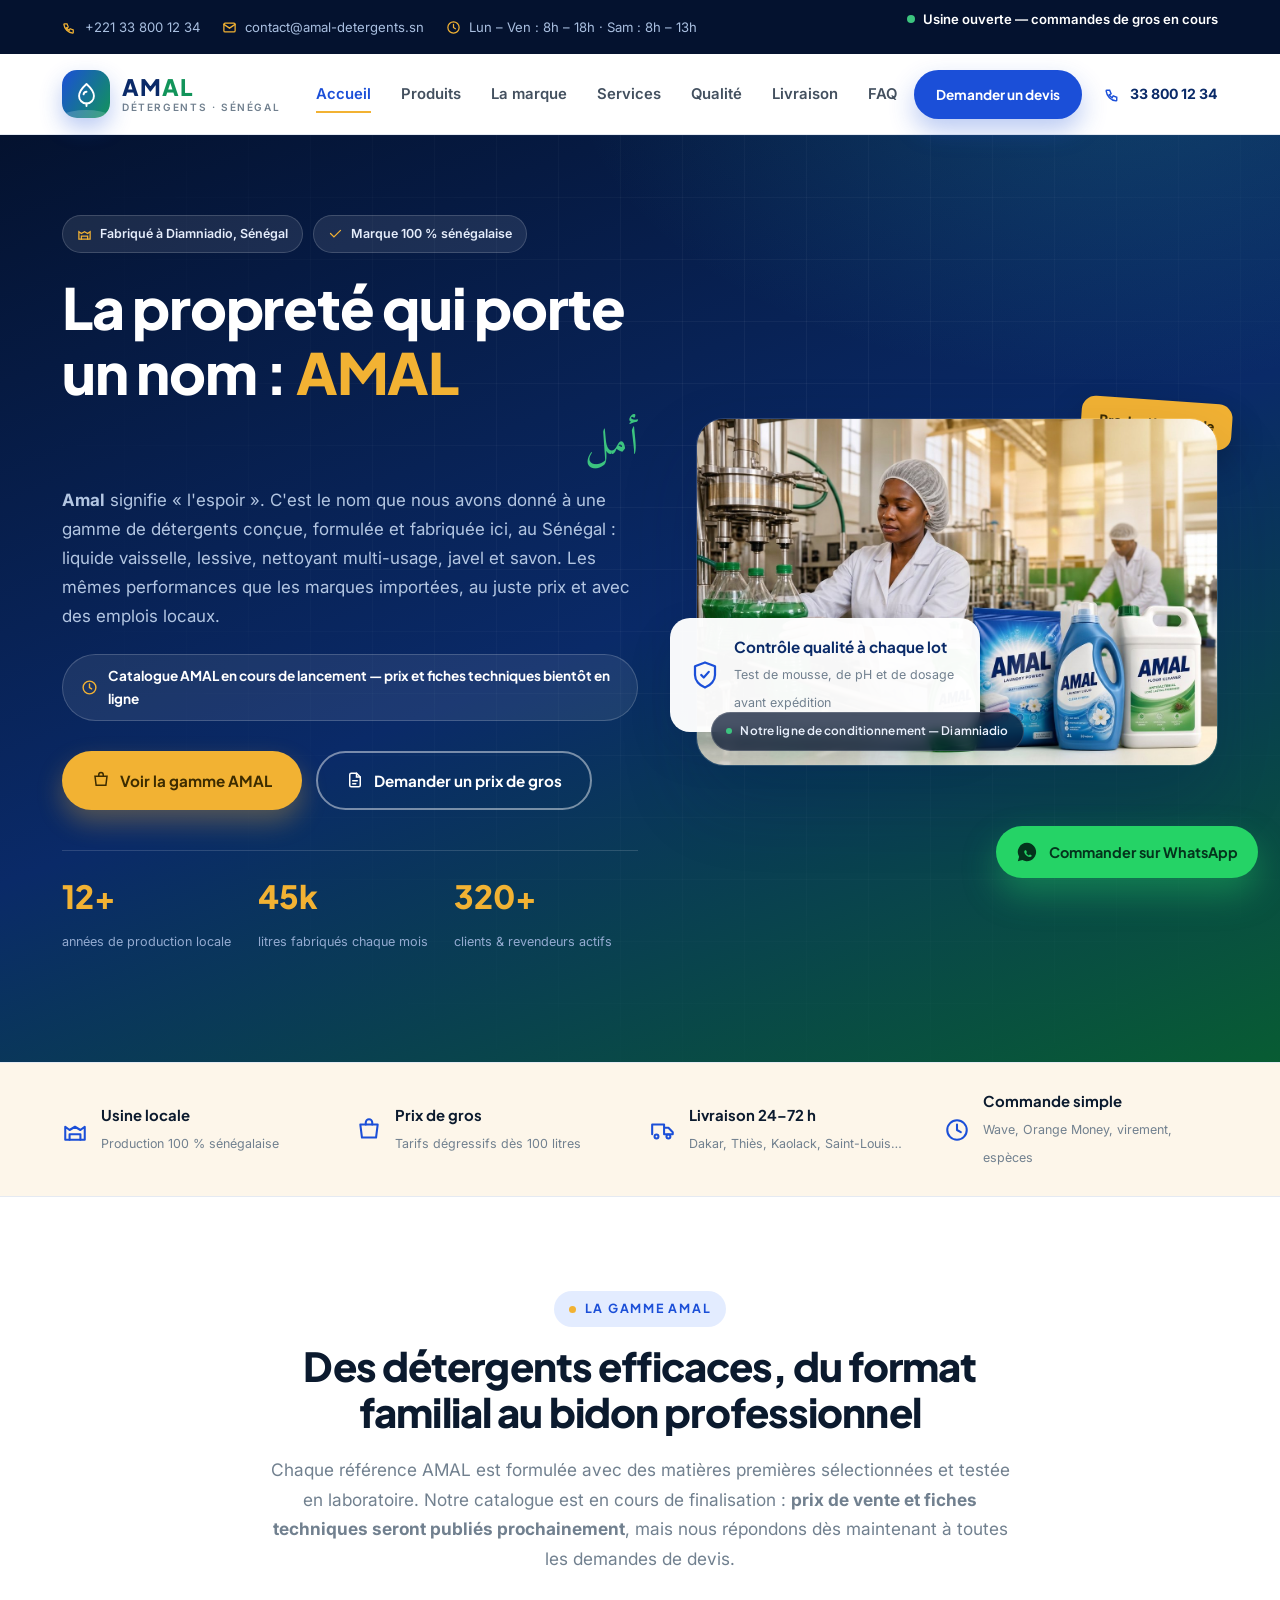
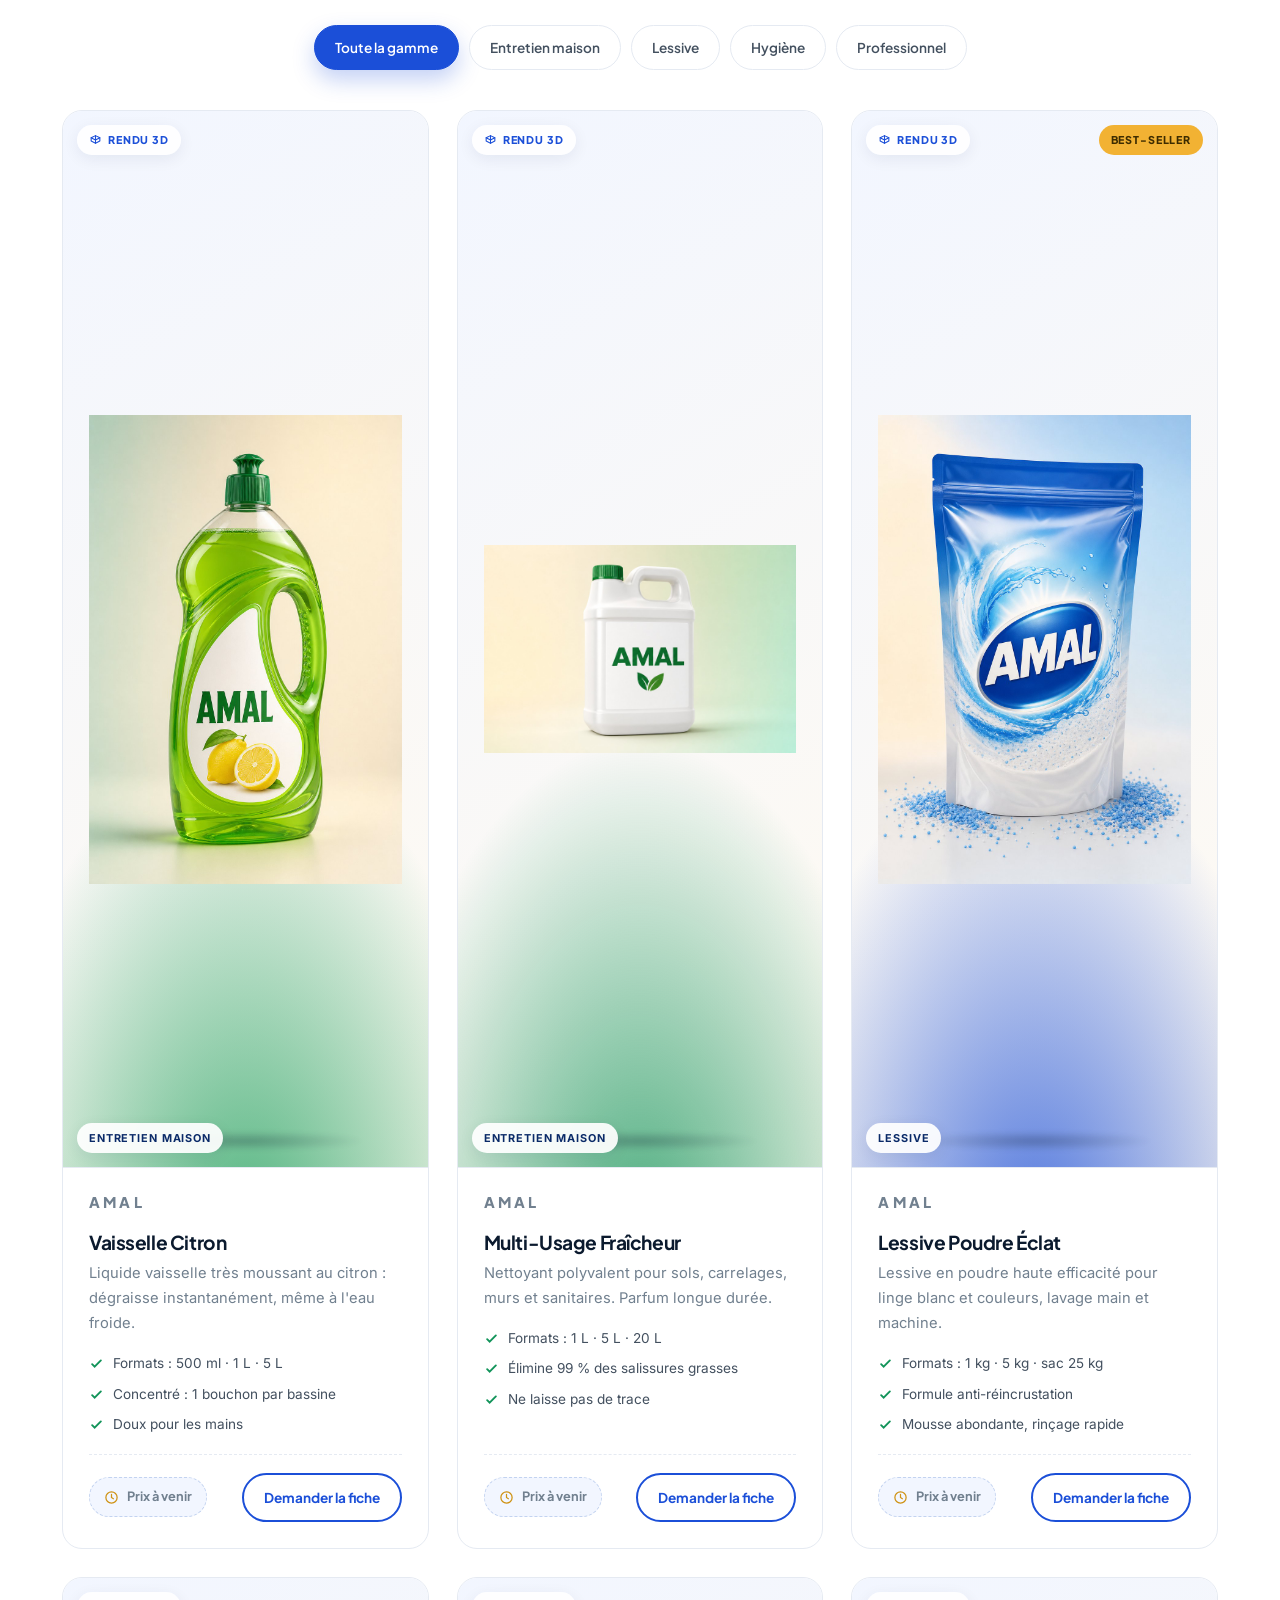
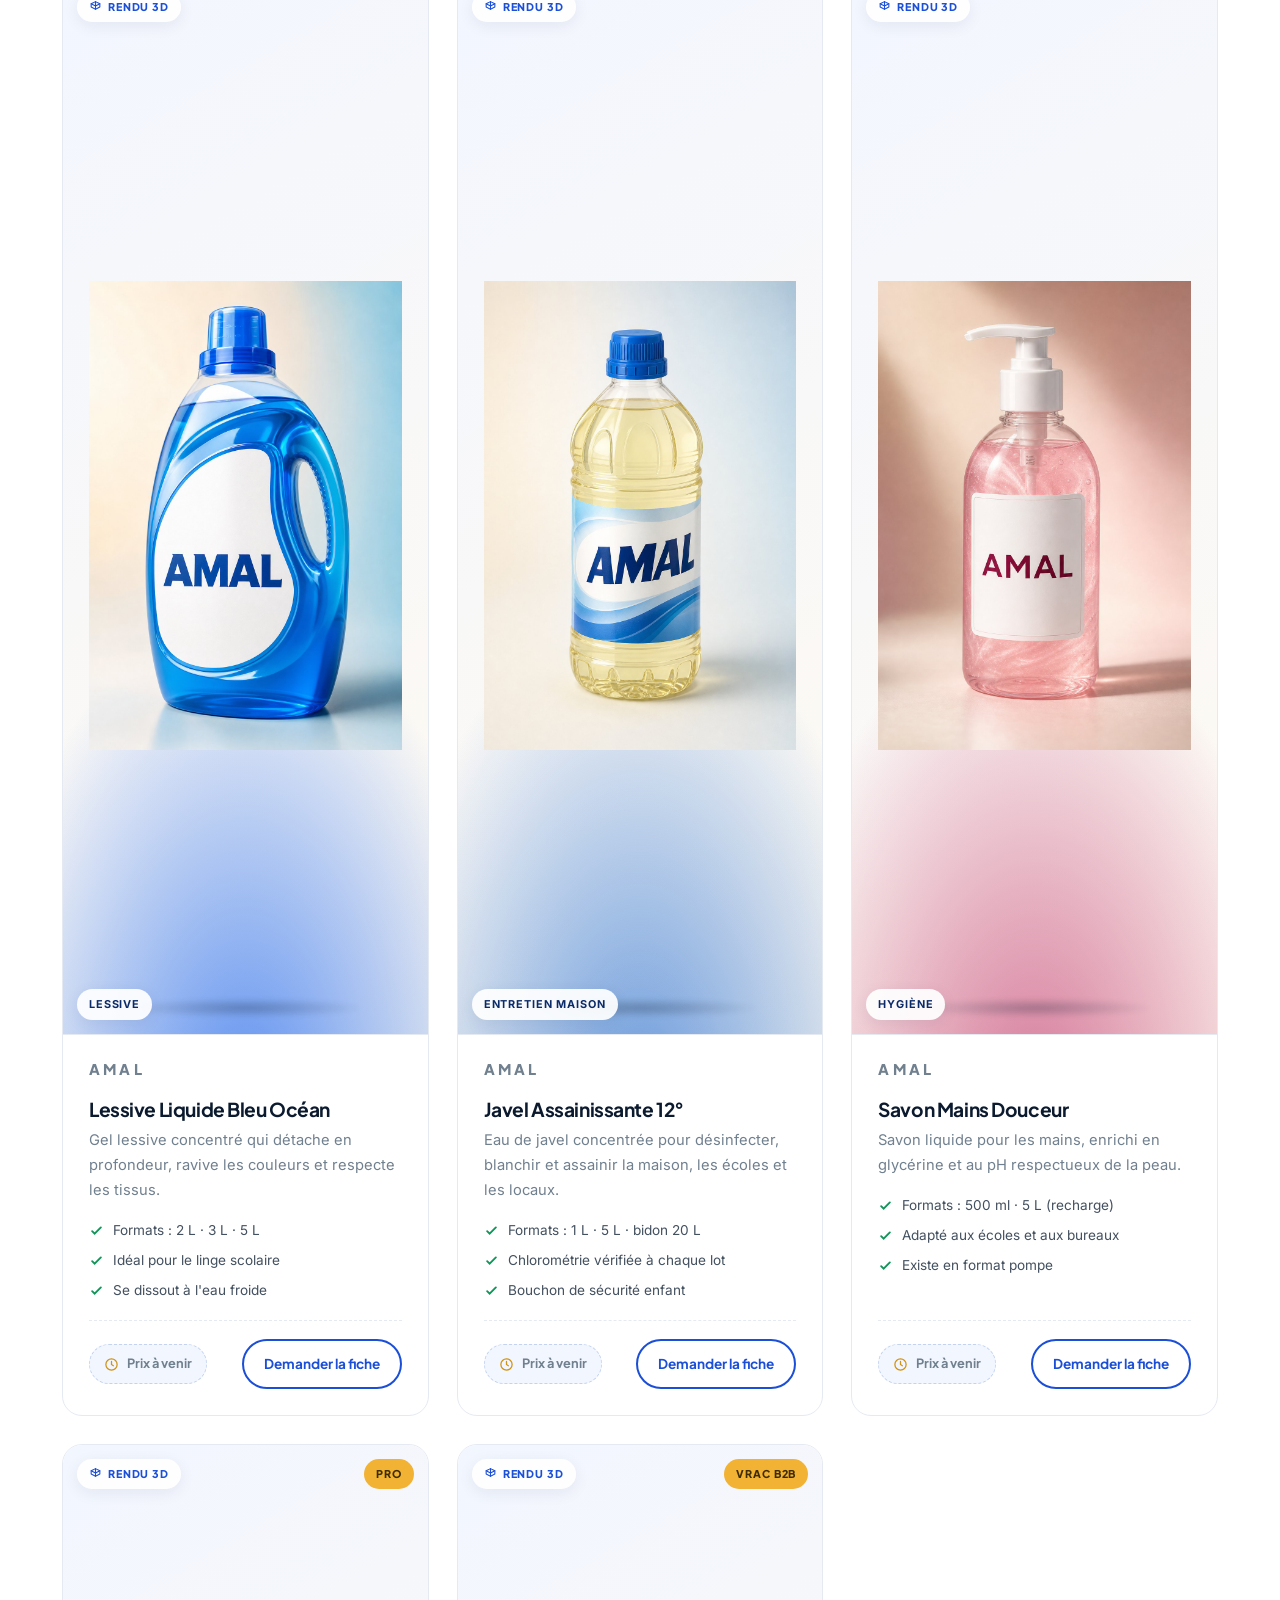
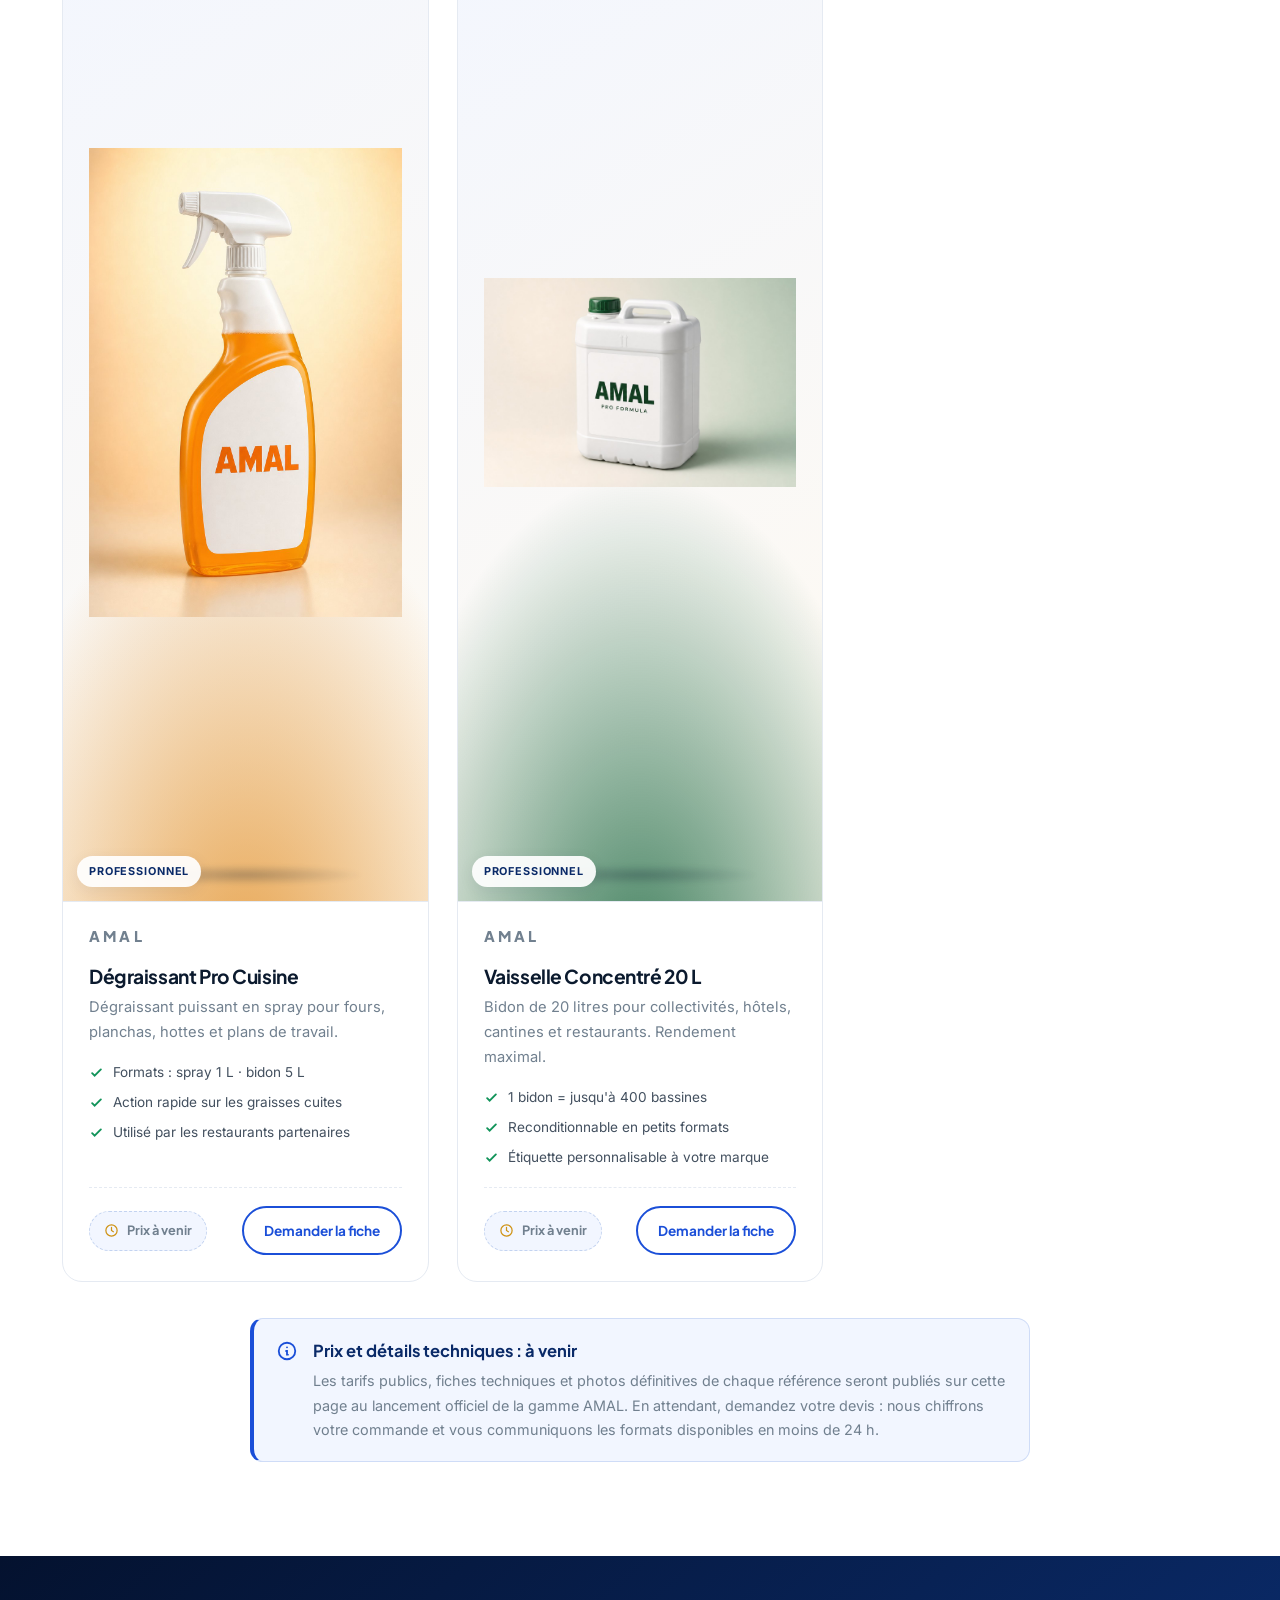
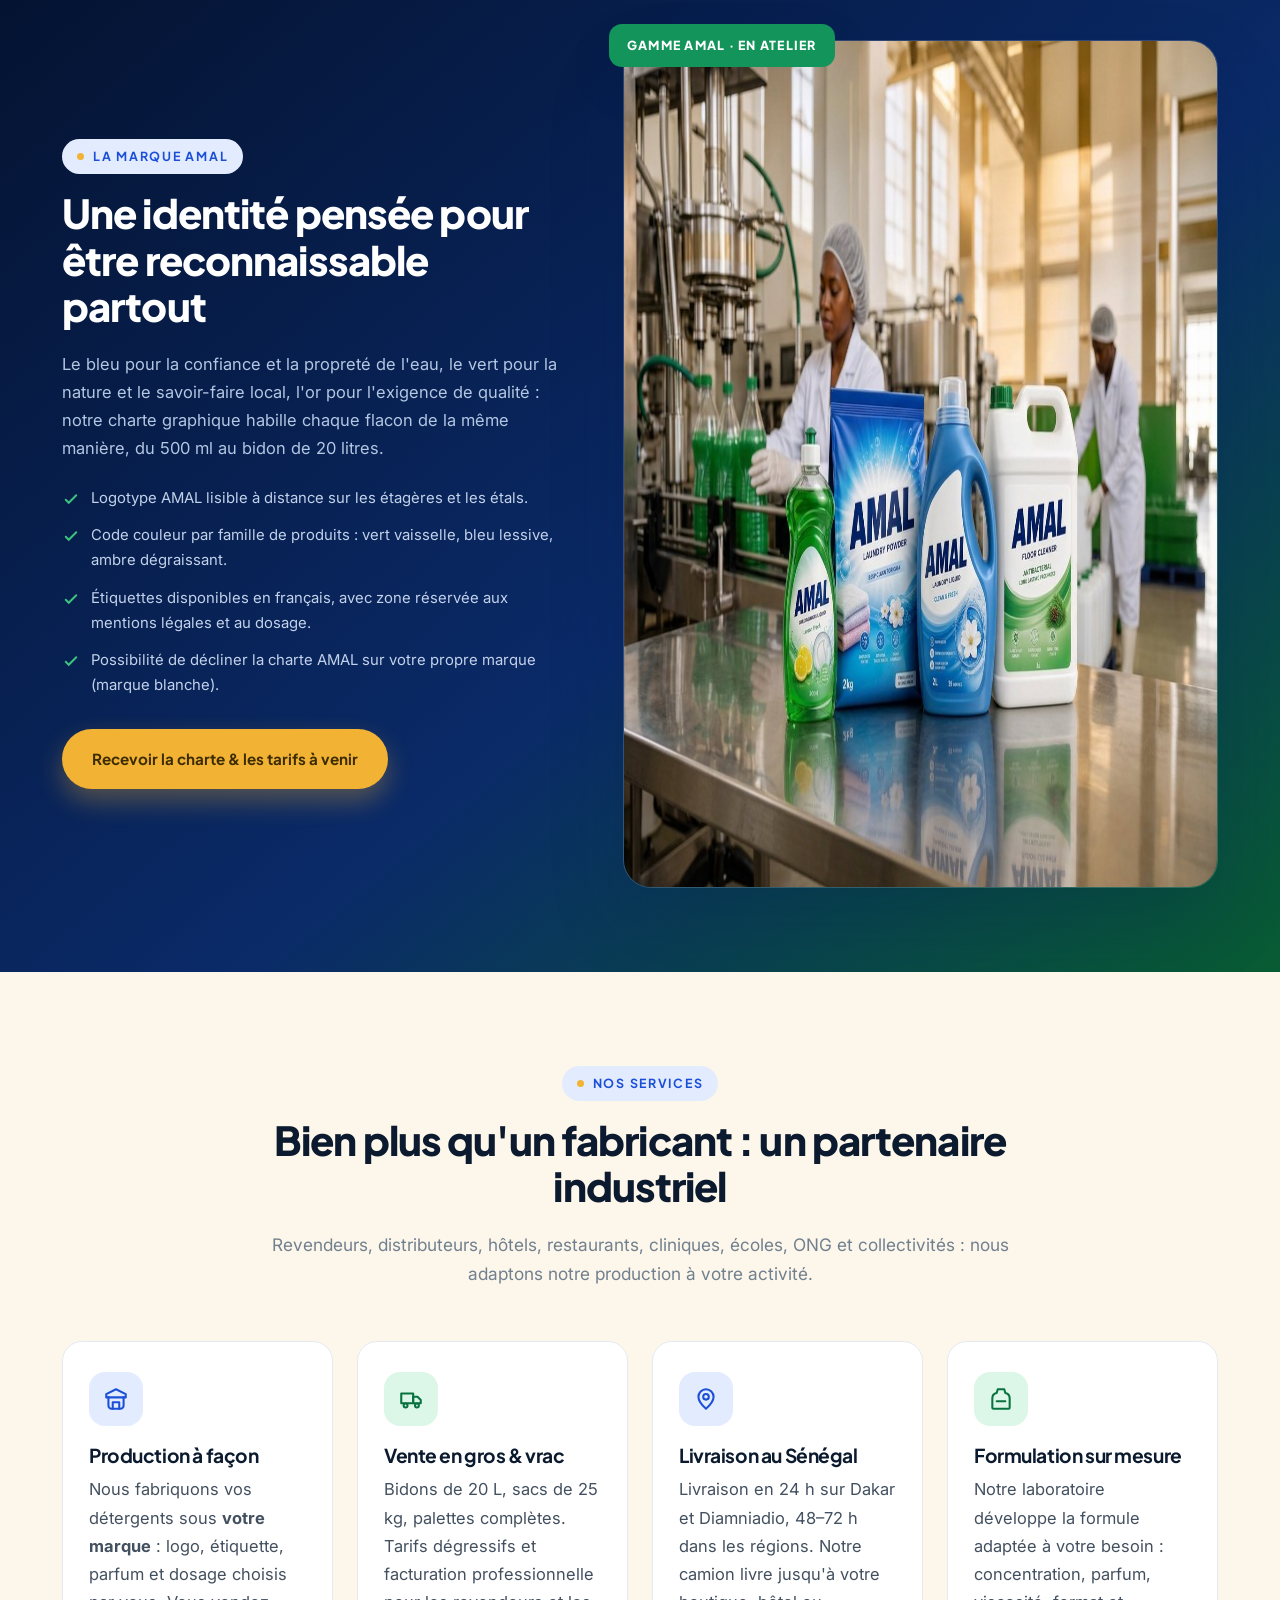
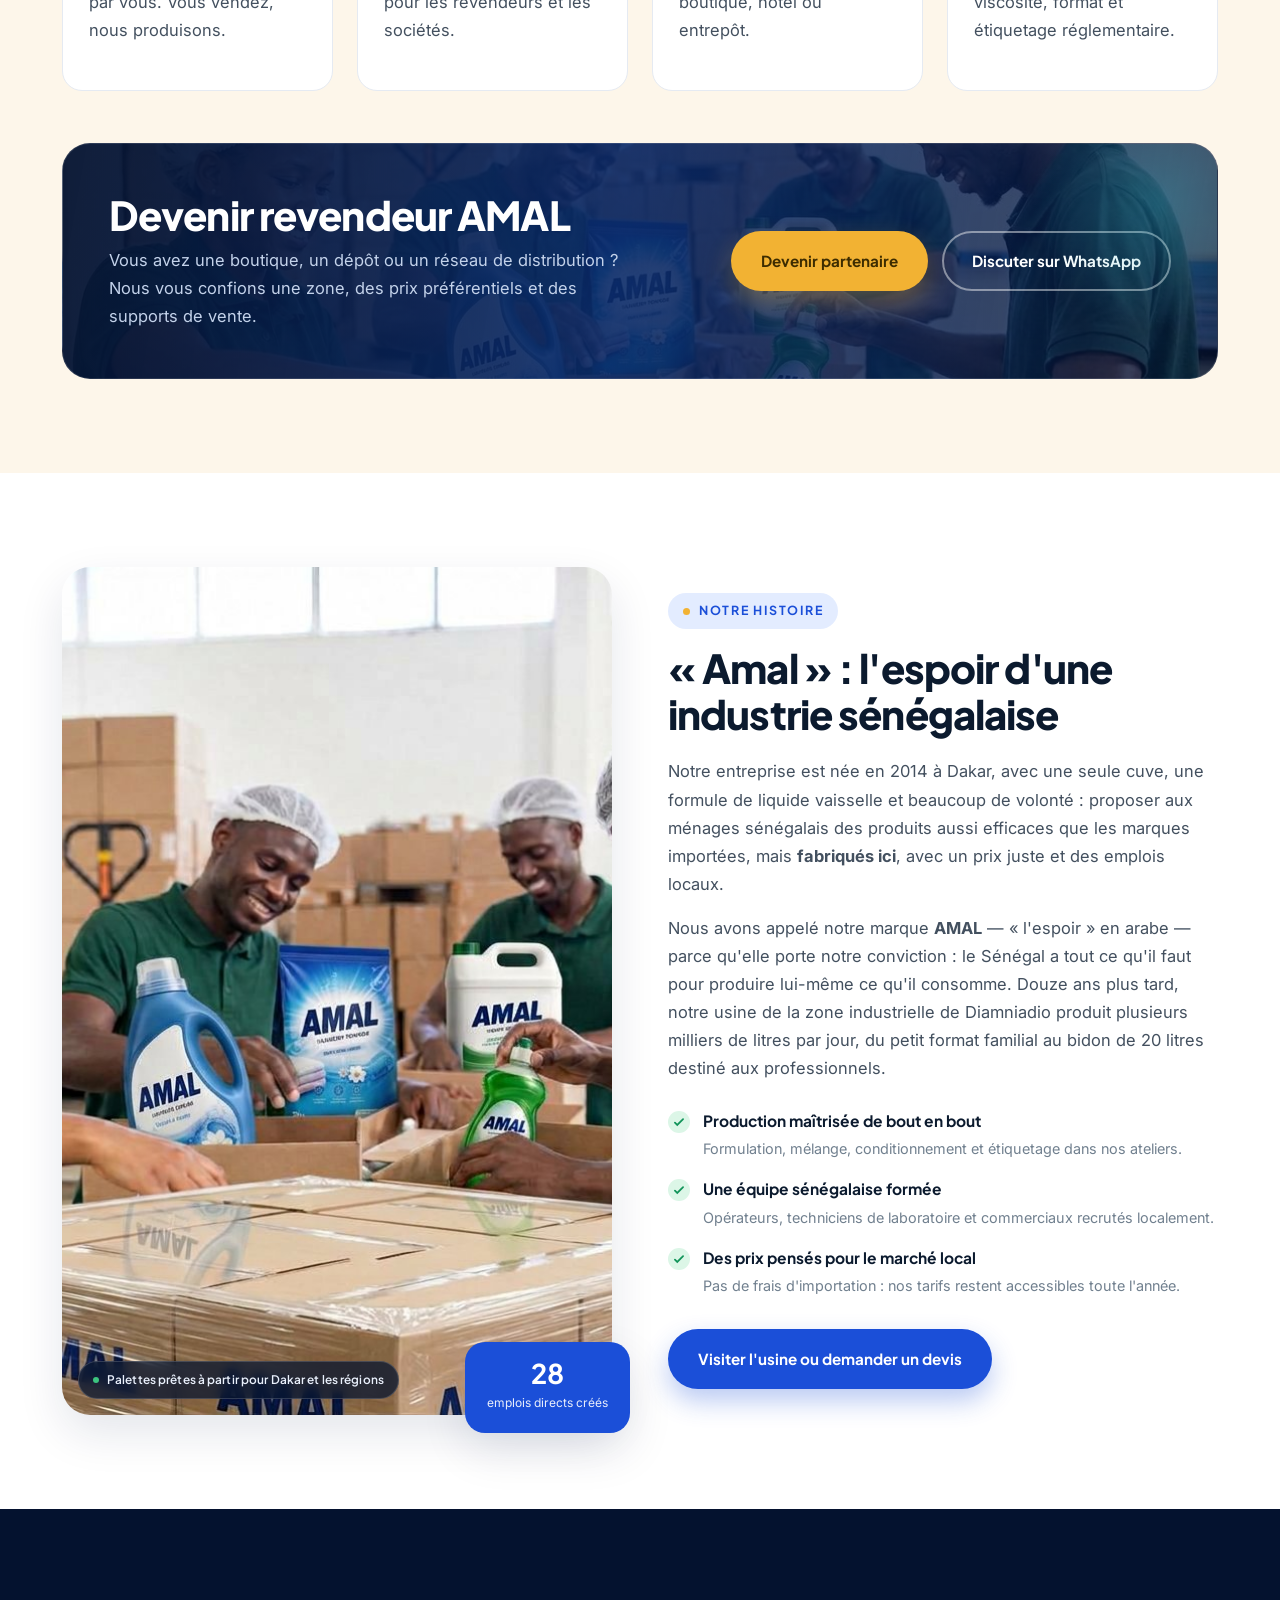
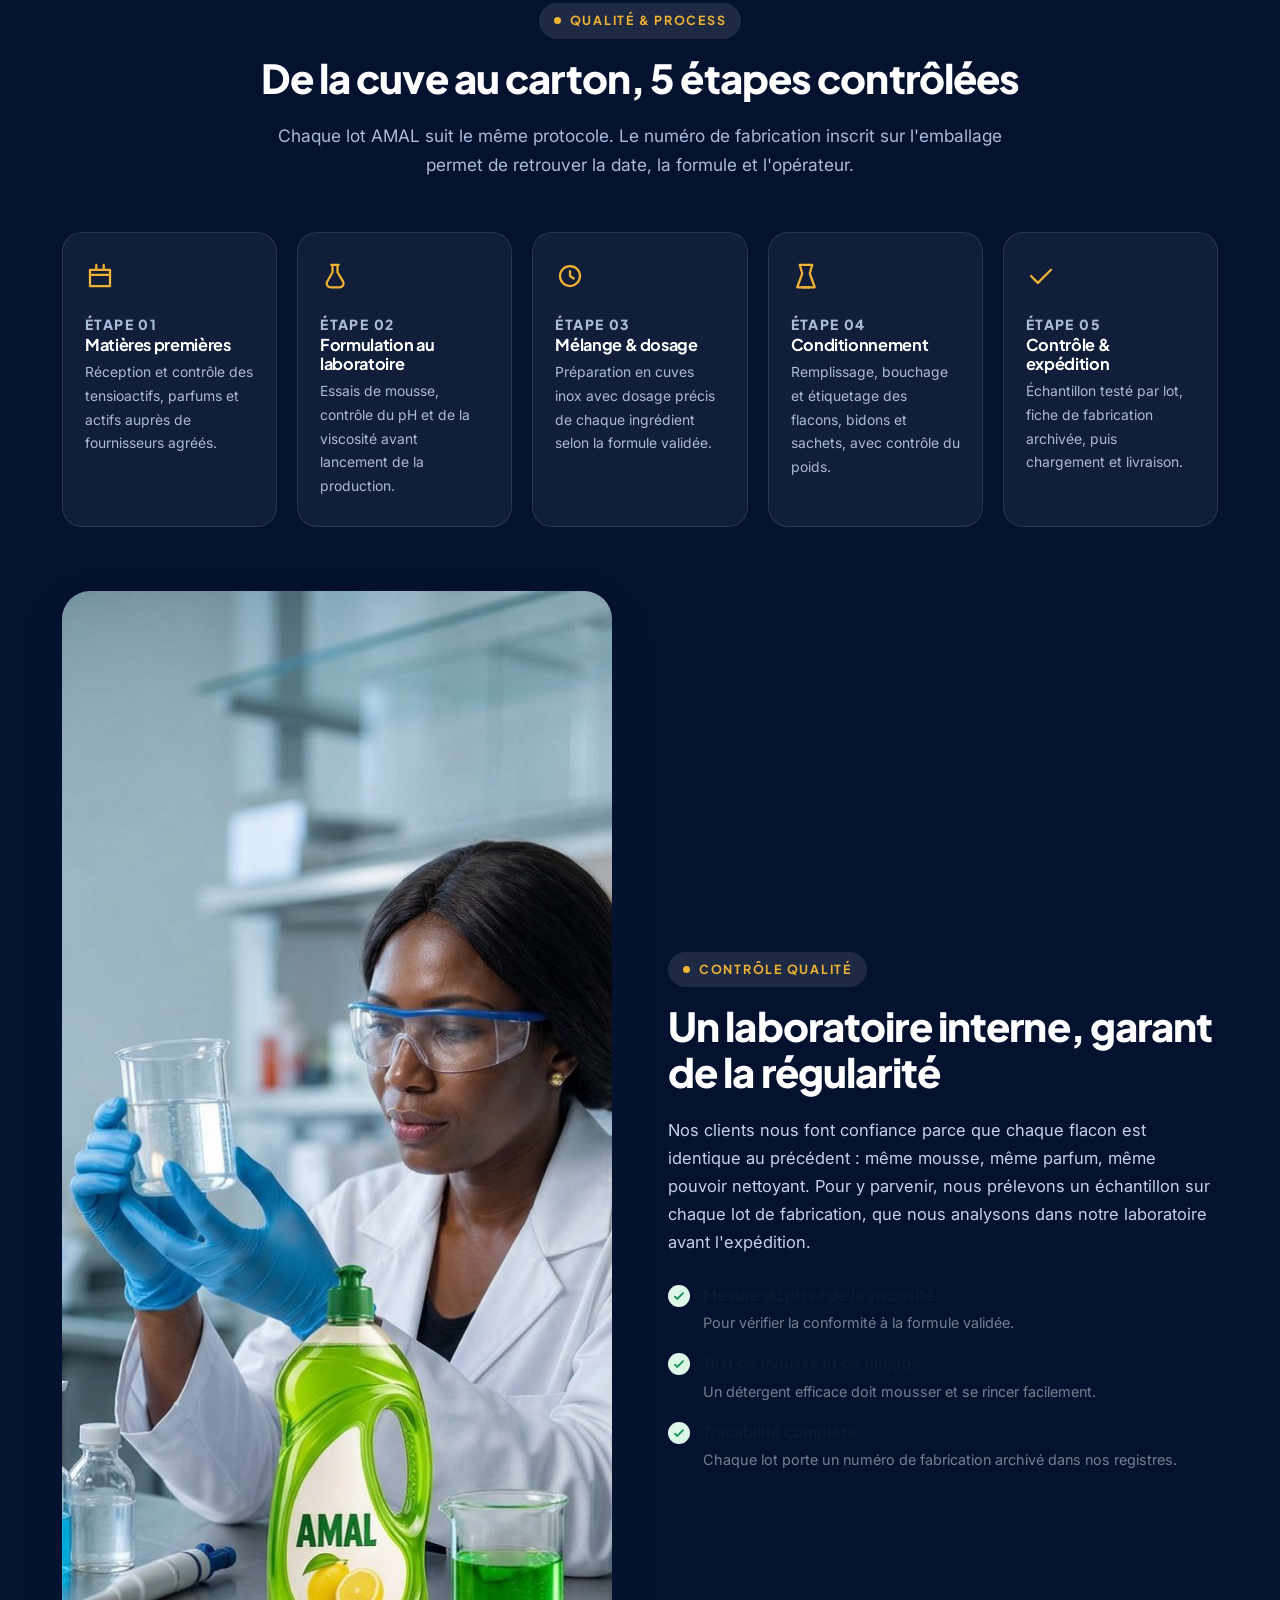
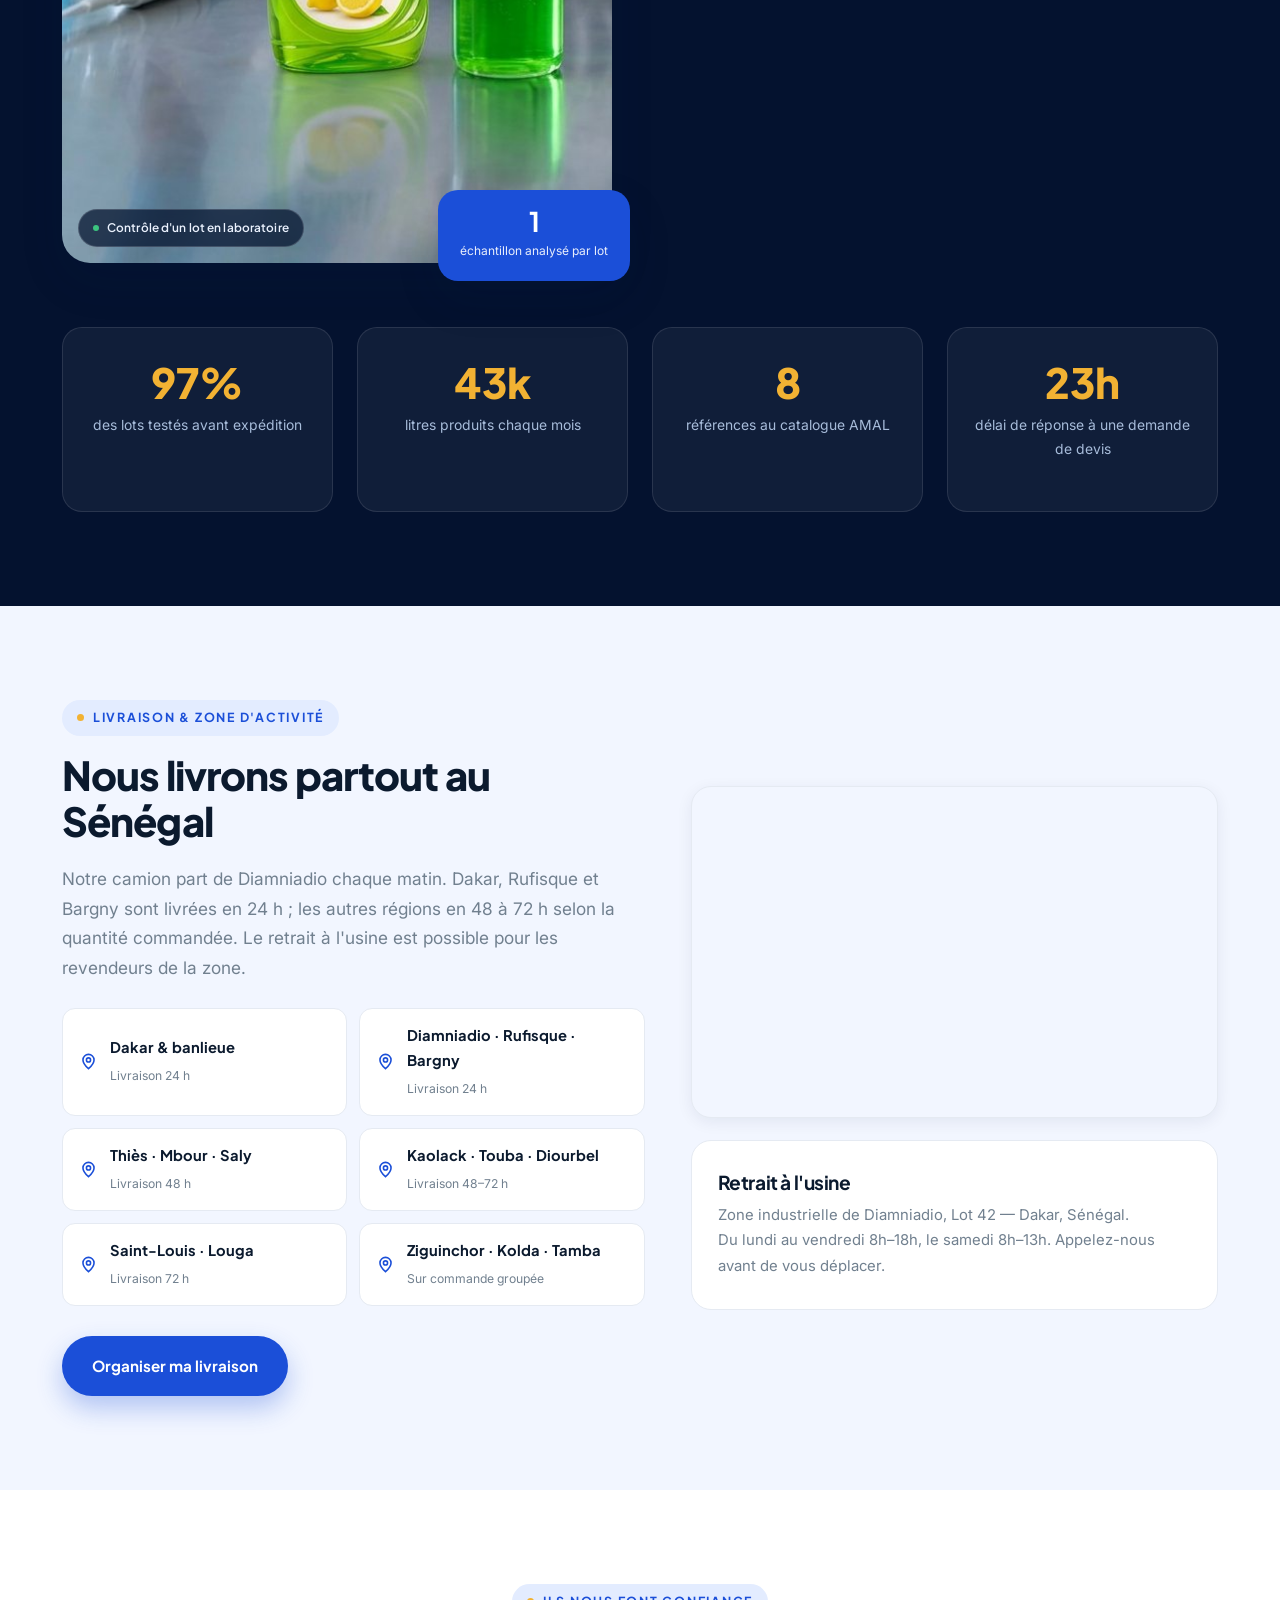
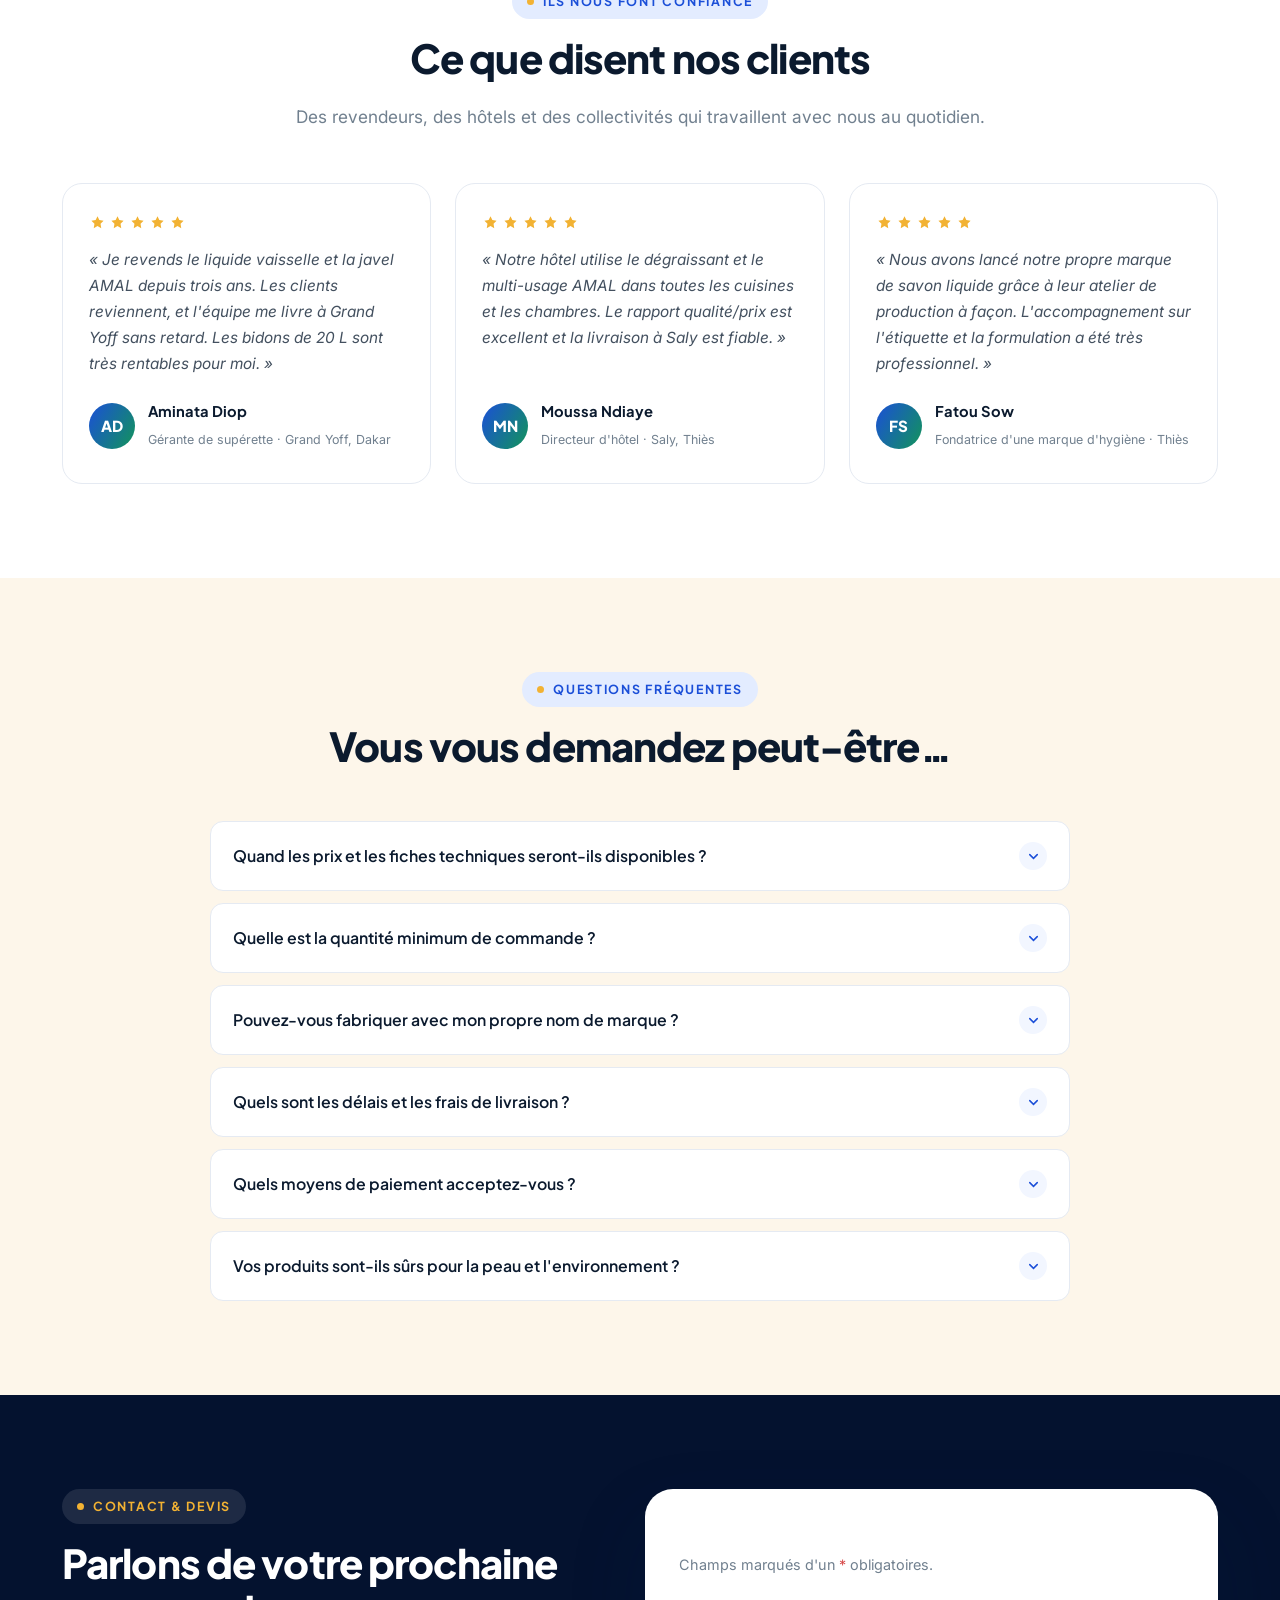
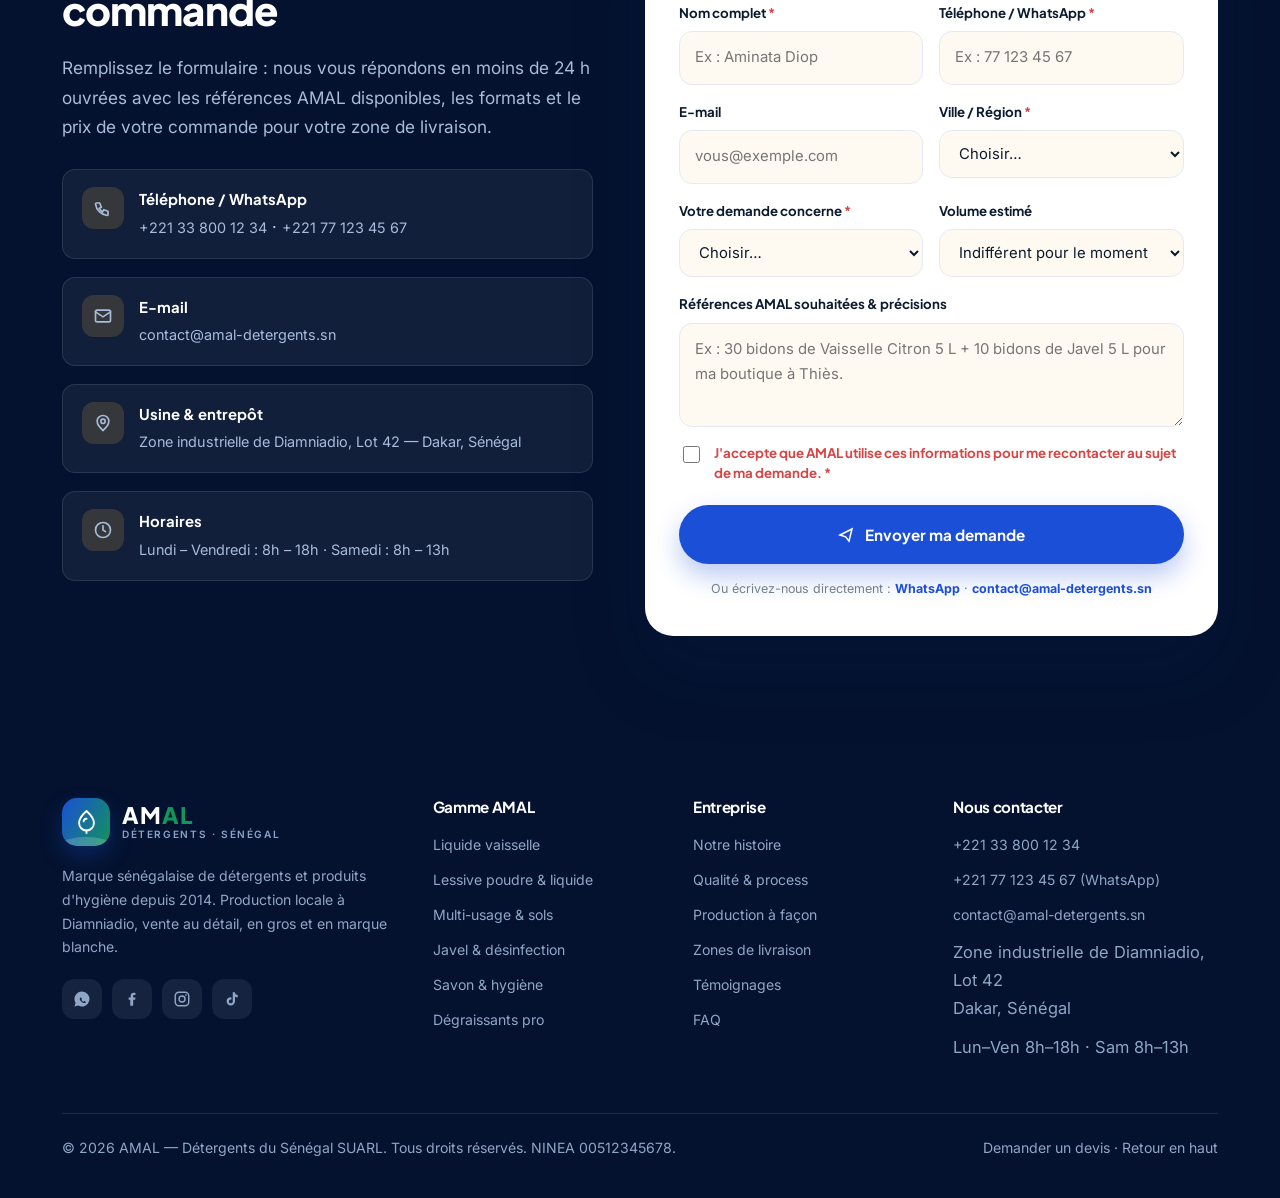
==== commit 92c1b87e: "feat(amal): assemblage des rendus 3D AMAL avec les photos d'usine Crée quatre scènes composites qui " ====
--- a/site-vitrine-amal/index.html
+++ b/site-vitrine-amal/index.html
@@ -13,7 +13,7 @@
   <meta property="og:locale" content="fr_SN" />
   <meta property="og:title" content="AMAL — La propreté fabriquée au Sénégal" />
   <meta property="og:description" content="Fabricant sénégalais de détergents et produits d'hygiène. Production locale, vente en gros, marque blanche et livraison dans tout le Sénégal." />
-  <meta property="og:image" content="assets/img/gamme-amal.jpg" />
+  <meta property="og:image" content="assets/img/showcase-gamme-usine.jpg" />
 
   <link rel="icon" href="data:image/svg+xml,%3Csvg xmlns='http://www.w3.org/2000/svg' viewBox='0 0 100 100'%3E%3Cdefs%3E%3ClinearGradient id='g' x1='0' y1='0' x2='1' y2='1'%3E%3Cstop offset='0' stop-color='%231b4fd8'/%3E%3Cstop offset='1' stop-color='%2312945a'/%3E%3C/linearGradient%3E%3C/defs%3E%3Crect width='100' height='100' rx='24' fill='url(%23g)'/%3E%3Ctext x='50' y='70' font-size='56' font-family='Arial' font-weight='bold' text-anchor='middle' fill='%23ffffff'%3EA%3C/text%3E%3C/svg%3E" />
 
@@ -178,9 +178,10 @@
         <div class="hero__visual">
           <span class="hero__float">Production locale</span>
           <div class="hero__photo">
-            <img src="assets/img/hero-usine.jpg"
-                 alt="Ligne de production AMAL : remplissage de bouteilles de détergent sur la chaîne de conditionnement à Diamniadio"
-                 width="1536" height="1024" fetchpriority="high" />
+            <img src="assets/img/hero-atelier.jpg"
+                 alt="Ligne de conditionnement AMAL à Diamniadio : opératrice au remplissage et gamme de détergents étiquetés AMAL au premier plan"
+                 width="1272" height="848" fetchpriority="high" />
+            <span class="photo-caption">Notre ligne de conditionnement — Diamniadio</span>
           </div>
           <div class="hero__card">
             <svg viewBox="0 0 24 24" fill="none" stroke="currentColor" stroke-width="1.8" stroke-linecap="round" stroke-linejoin="round">
@@ -525,10 +526,10 @@
         </div>
 
         <div class="showcase__media reveal">
-          <span class="showcase__label">Gamme AMAL · Rendu 3D</span>
-          <img src="assets/img/gamme-amal.jpg"
-               alt="Gamme AMAL en rendu 3D : vaisselle citron, lessive poudre, lessive liquide bleue et bidon multi-usage 5 litres"
-               width="1536" height="1024" loading="lazy" />
+          <span class="showcase__label">Gamme AMAL · en atelier</span>
+          <img src="assets/img/showcase-gamme-usine.jpg"
+               alt="Gamme AMAL réunie dans l'atelier : vaisselle citron 500 ml, lessive poudre 2 kg, lessive liquide 2 L et multi-usage 5 L"
+               width="1272" height="848" loading="lazy" />
         </div>
       </div>
     </section>
@@ -611,9 +612,10 @@
     <section class="section" id="entreprise">
       <div class="container split">
         <div class="split__media reveal">
-          <img src="assets/img/equipe-logistique.jpg"
-               alt="Équipe AMAL en polo vert emballant les bouteilles de détergent dans les cartons de l'usine"
-               width="1536" height="1024" loading="lazy" />
+          <img src="assets/img/palette-livraison.jpg"
+               alt="Équipe AMAL en polo vert emballant les produits dans des cartons siglés AMAL, palette prête à être expédiée"
+               width="1272" height="848" loading="lazy" />
+          <span class="photo-caption">Palettes prêtes à partir pour Dakar et les régions</span>
           <div class="split__badge">
             <b>28</b>
             <small>emplois directs créés</small>
@@ -704,10 +706,11 @@
 
         <!-- Laboratoire -->
         <div class="split reveal" style="margin-top:64px">
-          <div class="split__media">
-            <img src="assets/img/laboratoire.jpg"
-                 alt="Technicienne de laboratoire contrôlant un échantillon de détergent AMAL"
-                 width="1536" height="1024" loading="lazy" />
+          <div class="split__media split__media--portrait">
+            <img src="assets/img/labo-amal.jpg"
+                 alt="Technicienne de laboratoire analysant un échantillon, flacon AMAL Vaisselle Citron et bécher de solution verte sur la paillasse"
+                 width="848" height="1272" loading="lazy" />
+            <span class="photo-caption">Contrôle d'un lot en laboratoire</span>
             <div class="split__badge">
               <b>1</b>
               <small>échantillon analysé par lot</small>
--- a/site-vitrine-amal/assets/css/style.css
+++ b/site-vitrine-amal/assets/css/style.css
@@ -352,13 +352,44 @@
 
 .hero__visual { position: relative; }
 .hero__photo {
+  position: relative;
   border-radius: var(--radius-lg);
   overflow: hidden;
   box-shadow: var(--shadow-lg);
   border: 1px solid rgba(255, 255, 255, .14);
-  aspect-ratio: 4 / 3.35;
+  /* Cadrage natif des visuels d'atelier : rien n'est rogné (bouteilles AMAL au 1er plan) */
+  aspect-ratio: 3 / 2;
 }
 .hero__photo img { width: 100%; height: 100%; object-fit: cover; }
+
+/* Légende discrète posée sur les photos d'atelier */
+.photo-caption {
+  position: absolute;
+  left: 14px;
+  bottom: 14px;
+  z-index: 2;
+  display: inline-flex;
+  align-items: center;
+  gap: 8px;
+  font-family: var(--font-title);
+  font-size: .74rem;
+  font-weight: 600;
+  letter-spacing: .01em;
+  color: #eaf1fd;
+  background: rgba(4, 18, 47, .72);
+  border: 1px solid rgba(255, 255, 255, .16);
+  border-radius: 999px;
+  padding: 8px 14px;
+  backdrop-filter: blur(6px);
+  max-width: calc(100% - 28px);
+}
+.photo-caption::before {
+  content: "";
+  width: 6px; height: 6px;
+  border-radius: 50%;
+  background: var(--green-400);
+  flex: none;
+}
 
 .hero__card {
   position: absolute;
@@ -624,6 +655,8 @@
 .split--reverse .split__media { order: 2; }
 .split__media { position: relative; }
 .split__media img { border-radius: var(--radius-lg); box-shadow: var(--shadow); width: 100%; aspect-ratio: 4 / 3.2; object-fit: cover; }
+.split__media--portrait img { aspect-ratio: 4 / 5.1; object-position: center 42%; }
+.split__media .photo-caption { left: 16px; bottom: 16px; }
 .split__badge {
   position: absolute;
   right: -18px;
@@ -855,7 +888,7 @@
 .cta-band--photo {
   background-image:
     linear-gradient(100deg, rgba(4, 18, 47, .95) 0%, rgba(10, 42, 104, .9) 48%, rgba(4, 18, 47, .72) 100%),
-    url("../img/atelier-gamme.jpg");
+    url("../img/palette-livraison.jpg");
   background-size: cover, cover;
   background-position: center, center;
   border: 1px solid rgba(255, 255, 255, .12);
@@ -993,6 +1026,7 @@
   .split { grid-template-columns: 1fr; gap: 40px; }
   .split--reverse .split__media { order: 0; }
   .split__badge { right: 14px; bottom: -14px; }
+  .split__media .photo-caption { max-width: 62%; font-size: .68rem; padding: 7px 12px; }
   .section { padding: 72px 0; }
 }
 
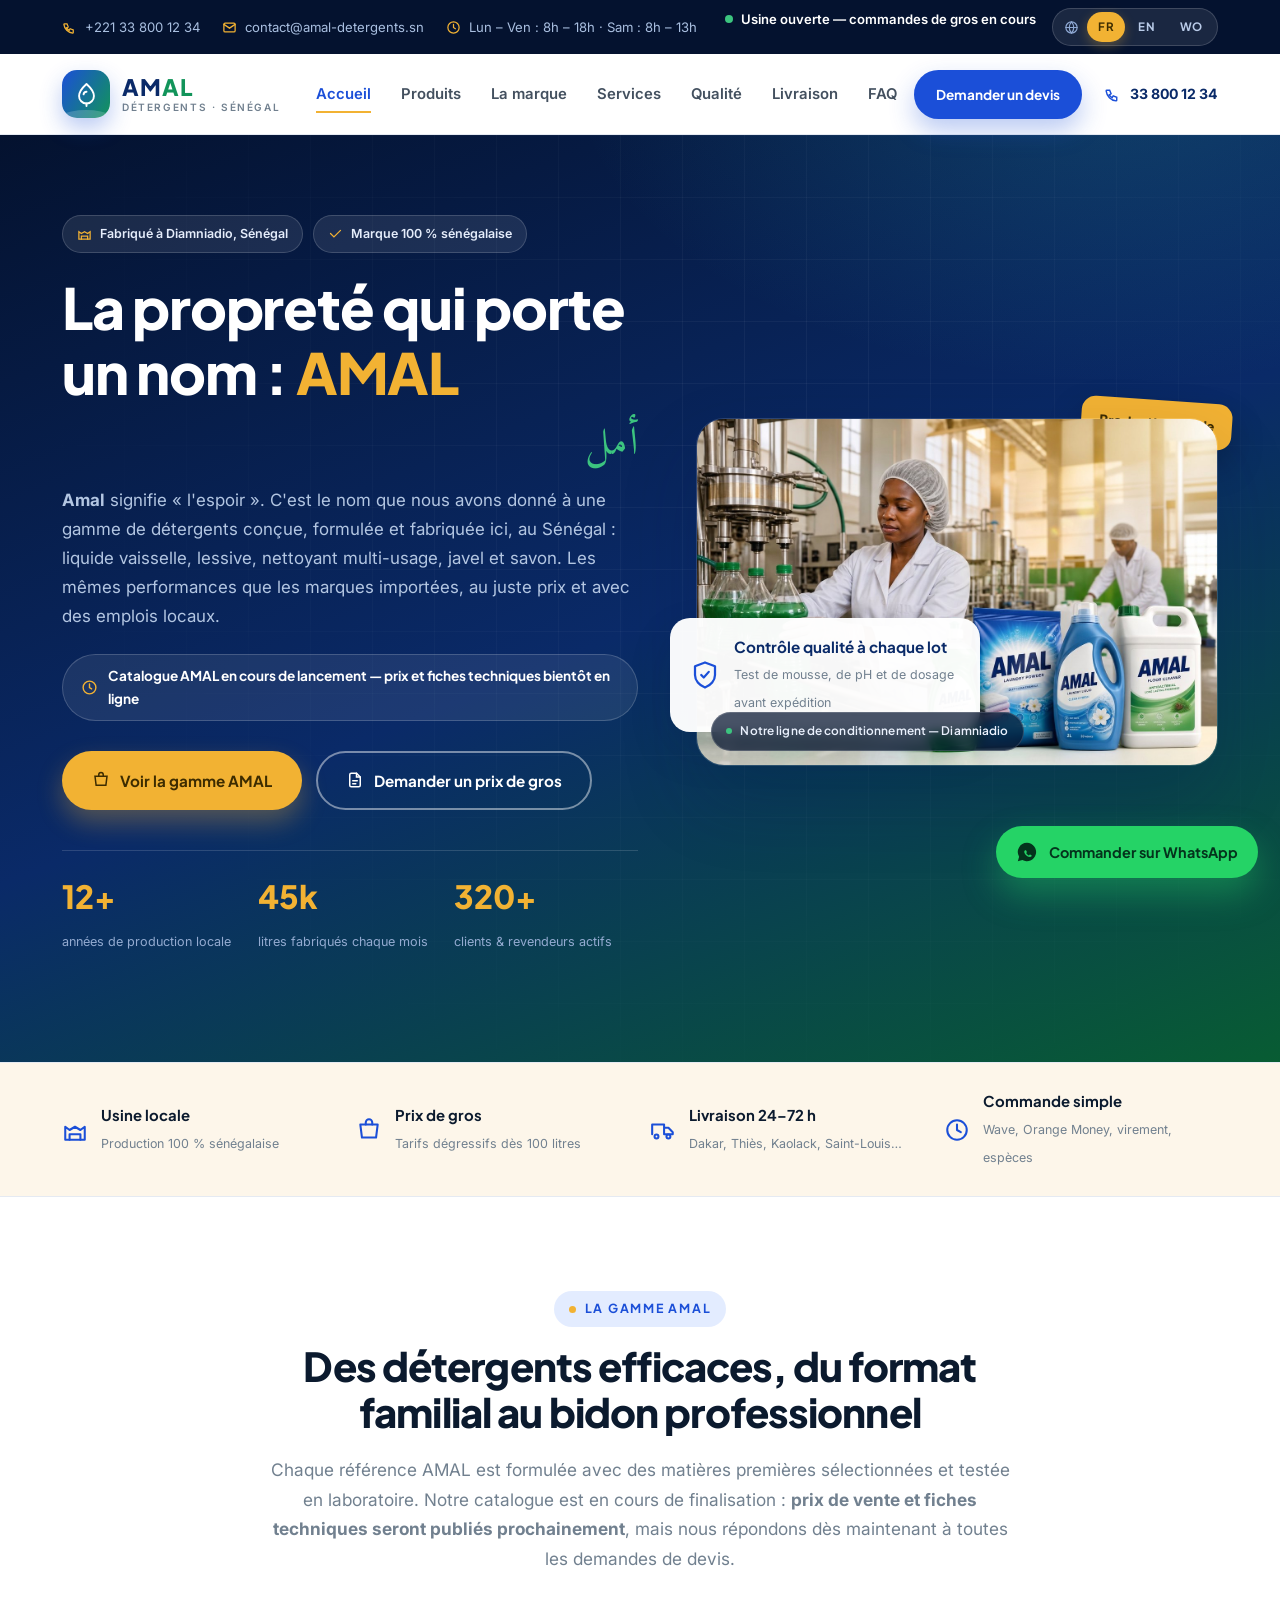
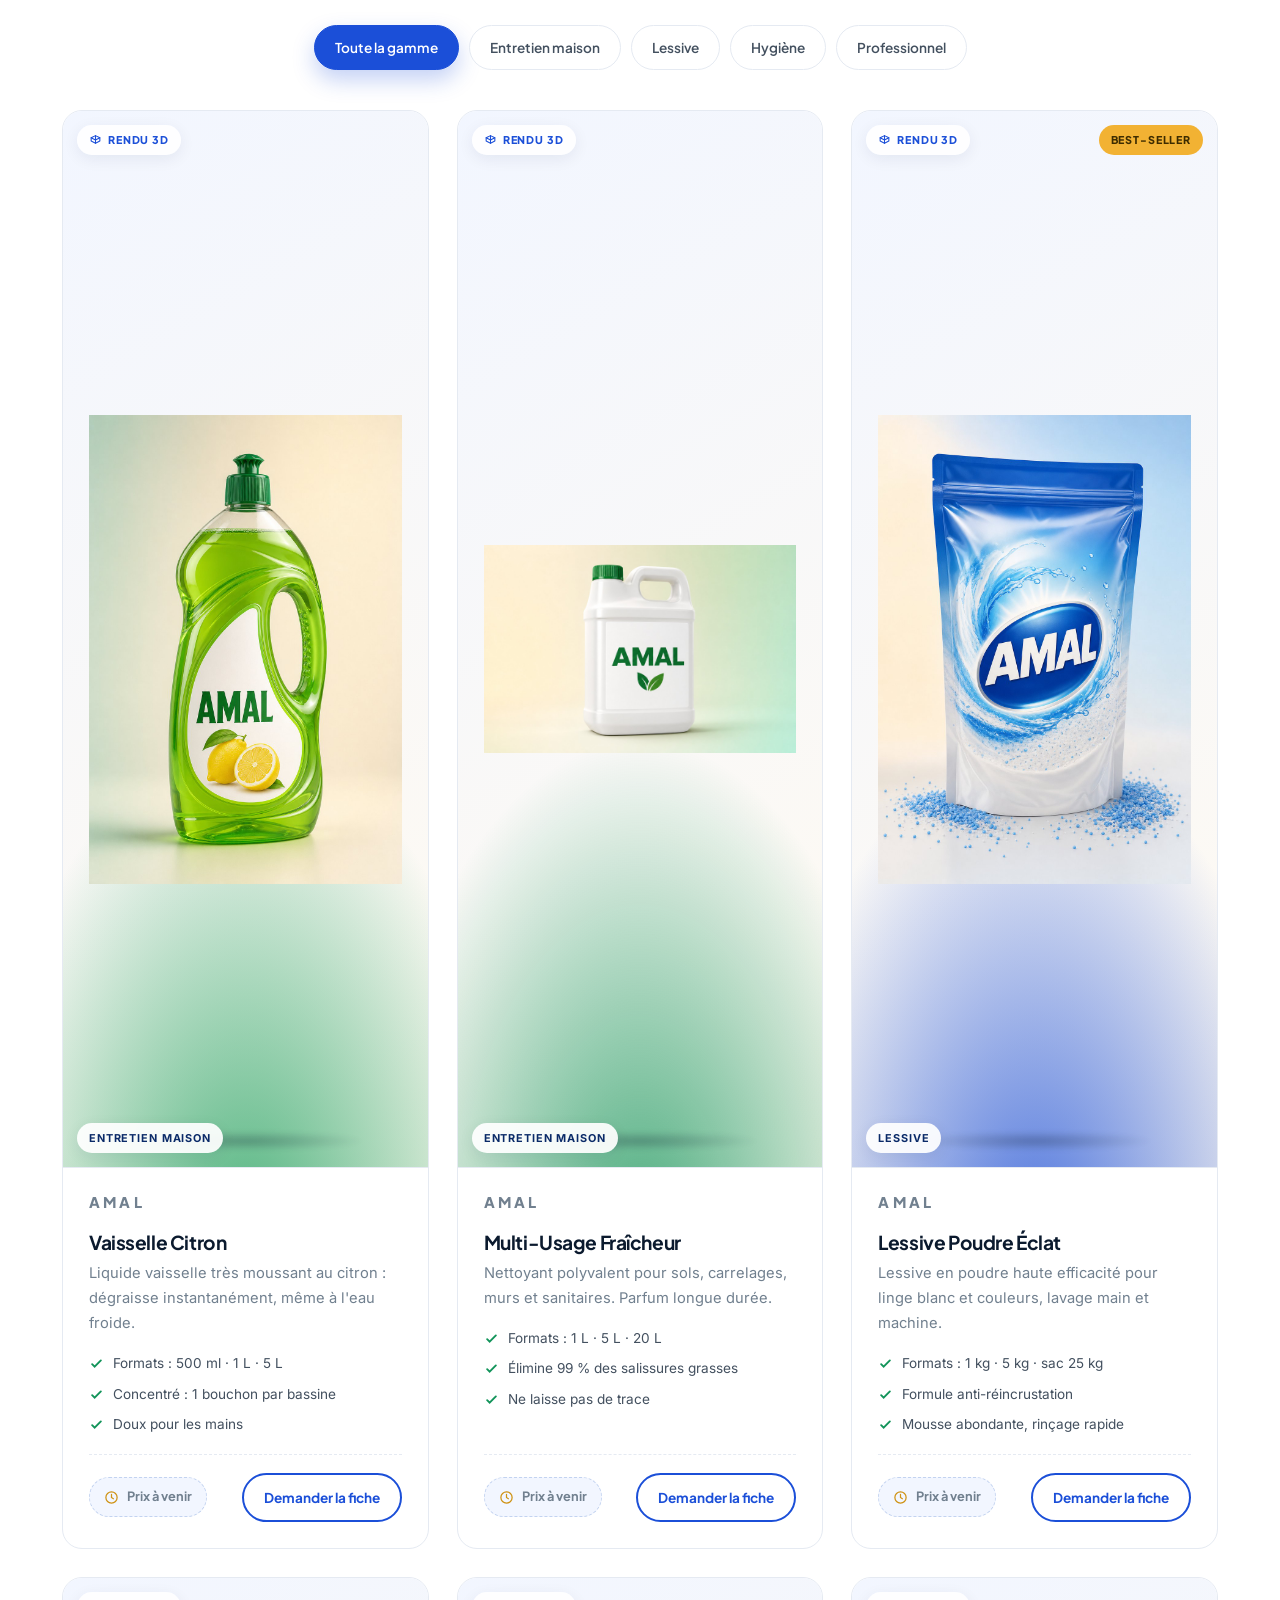
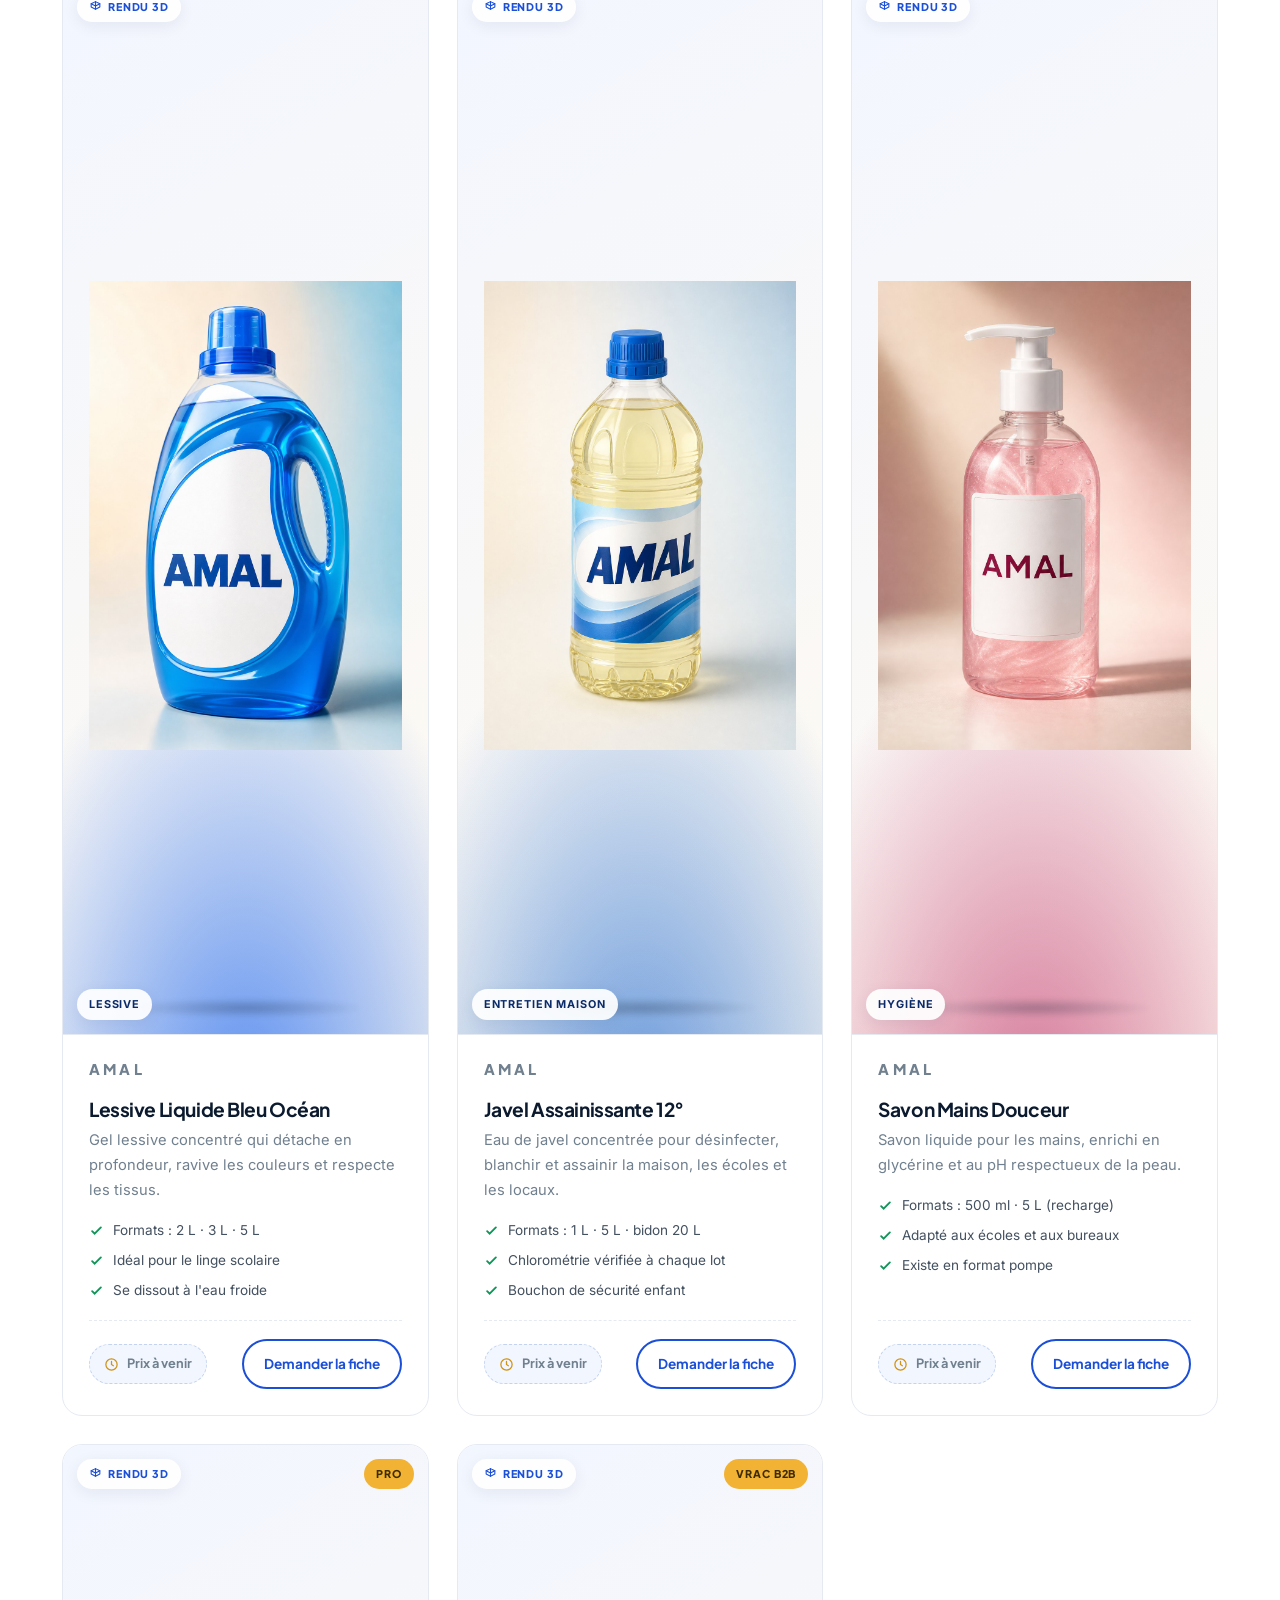
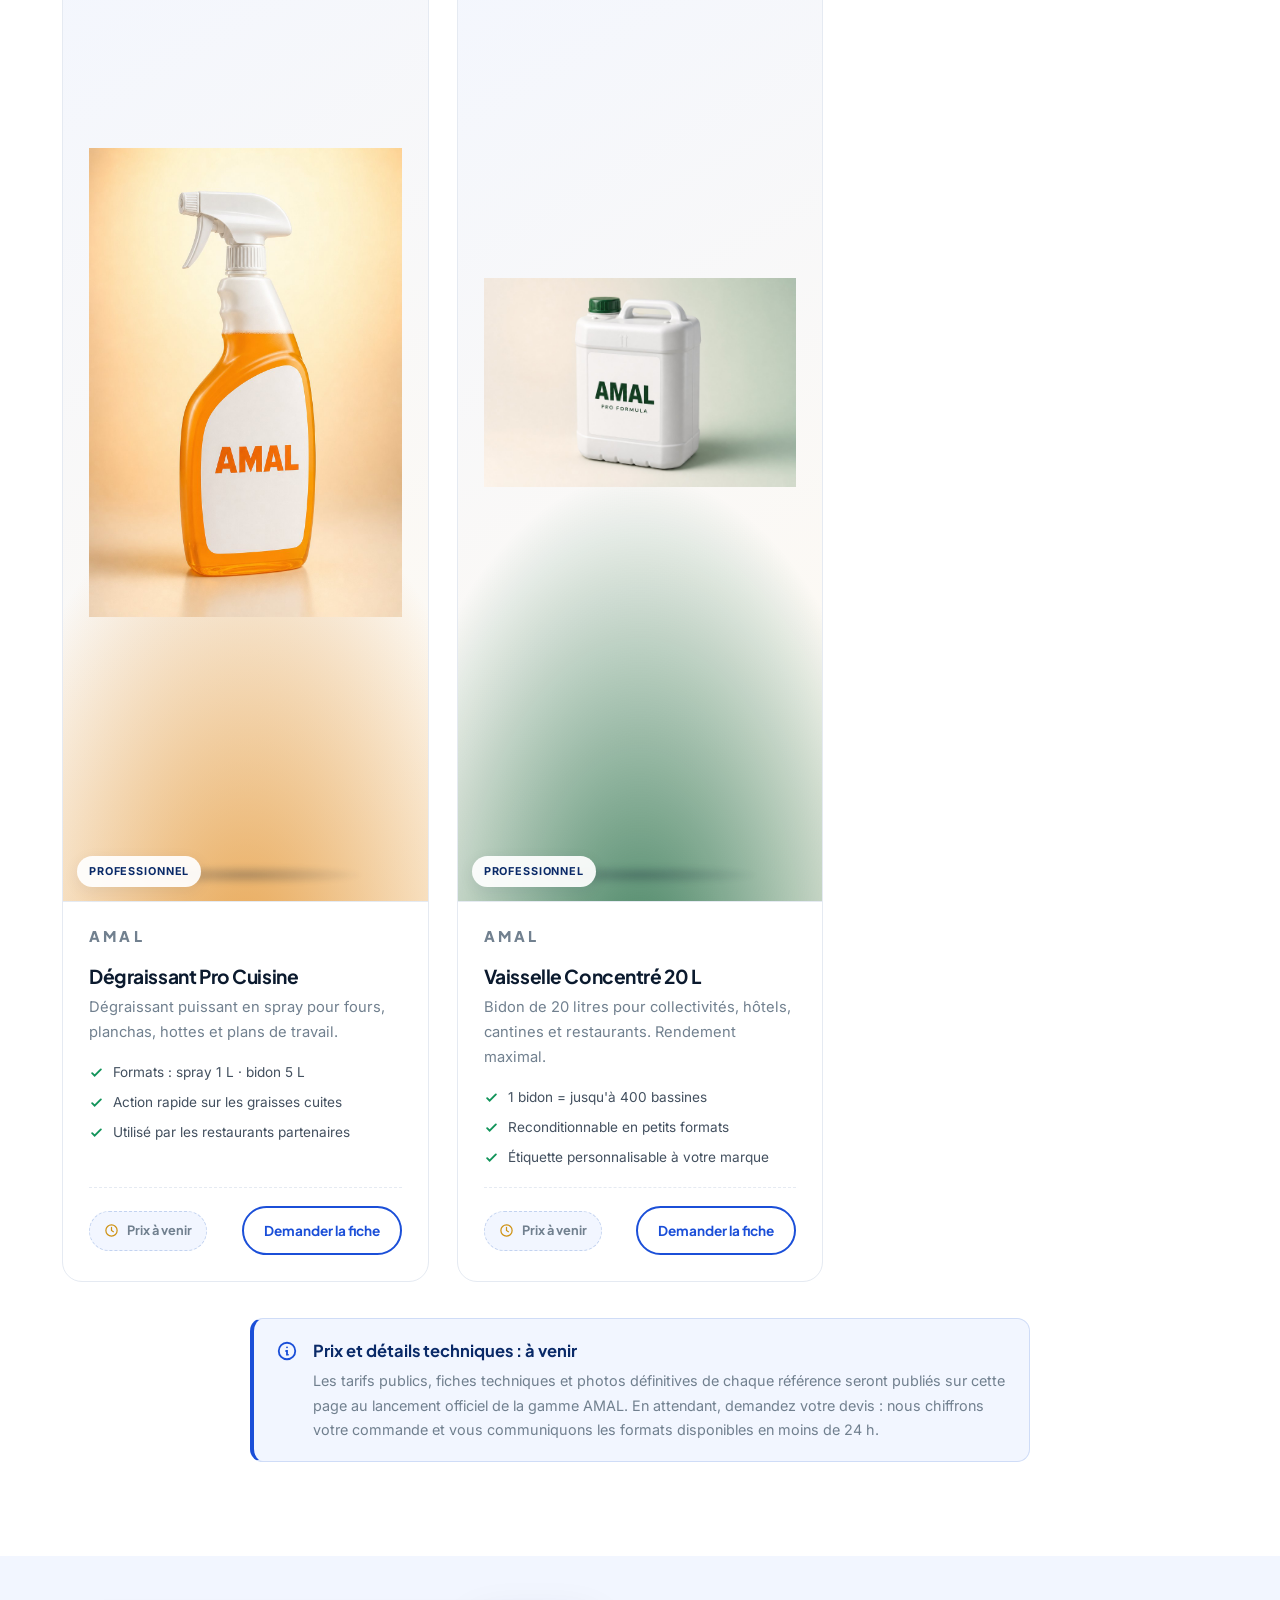
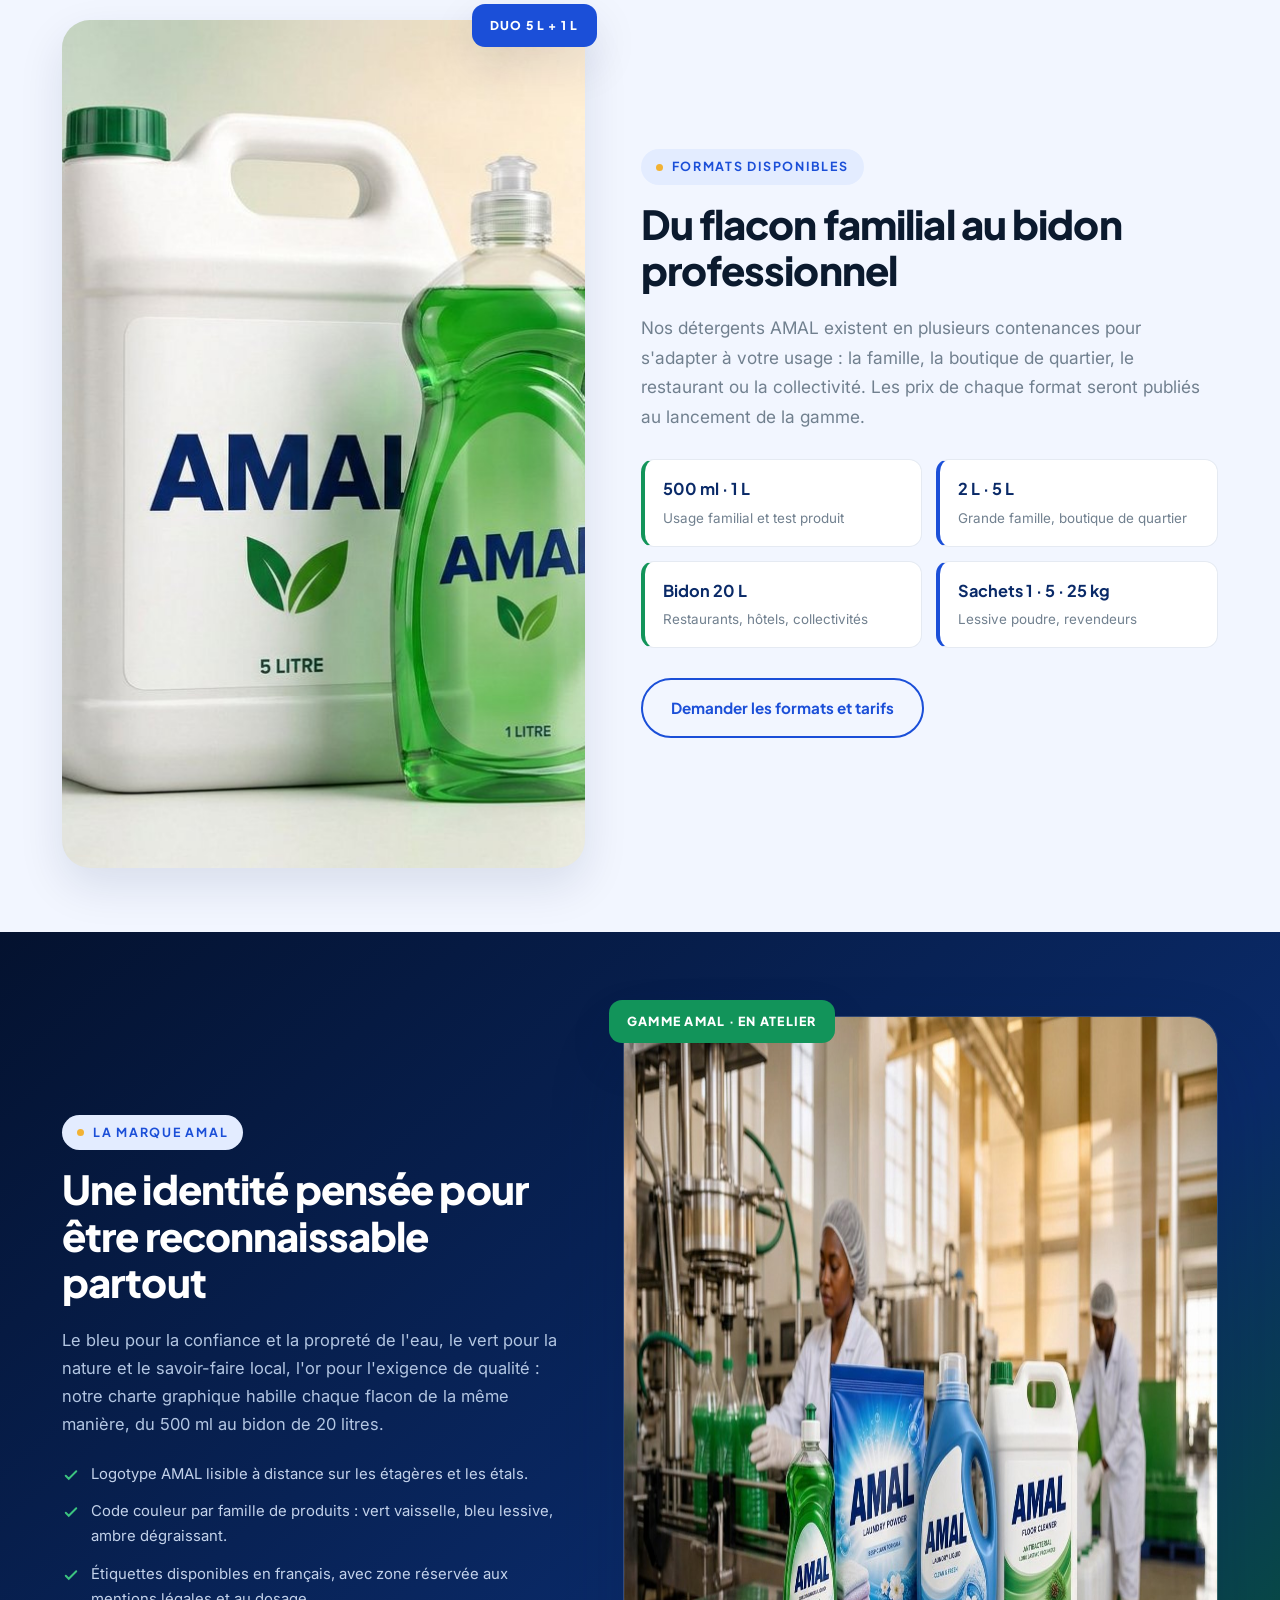
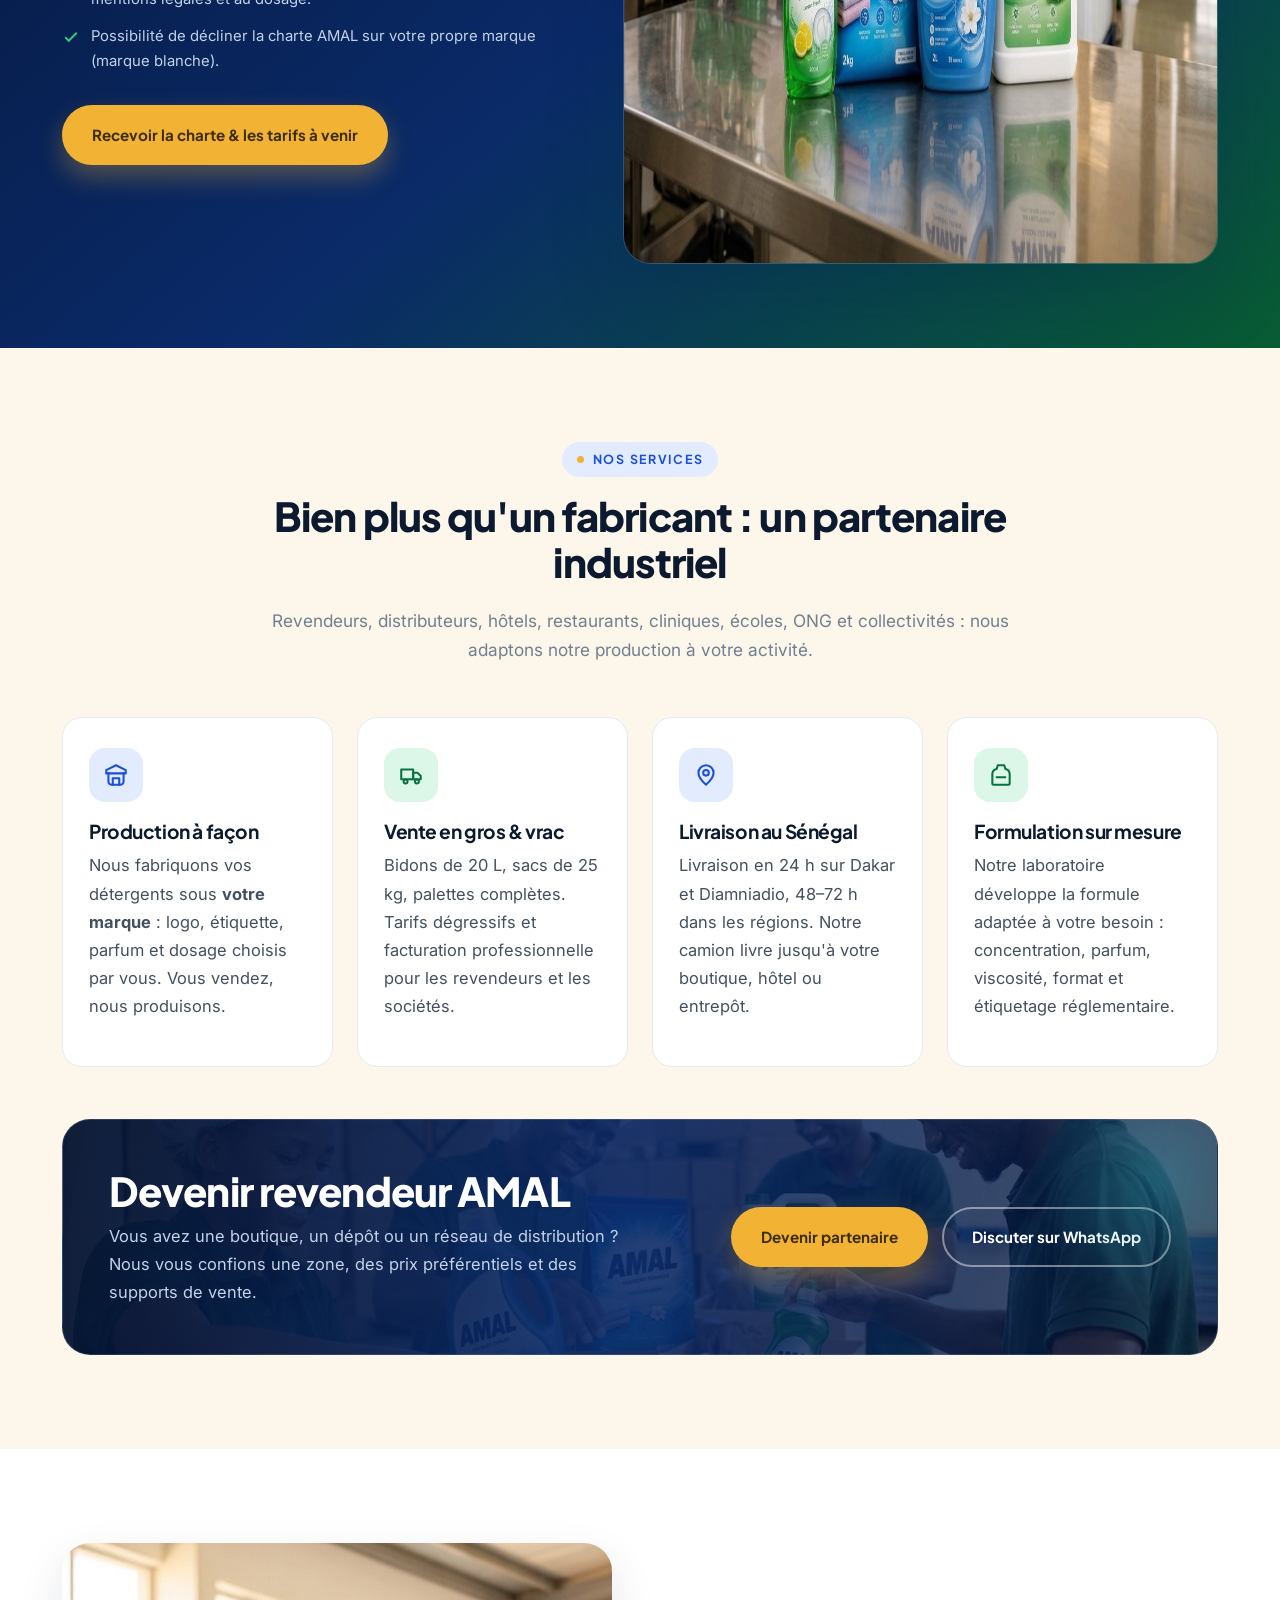
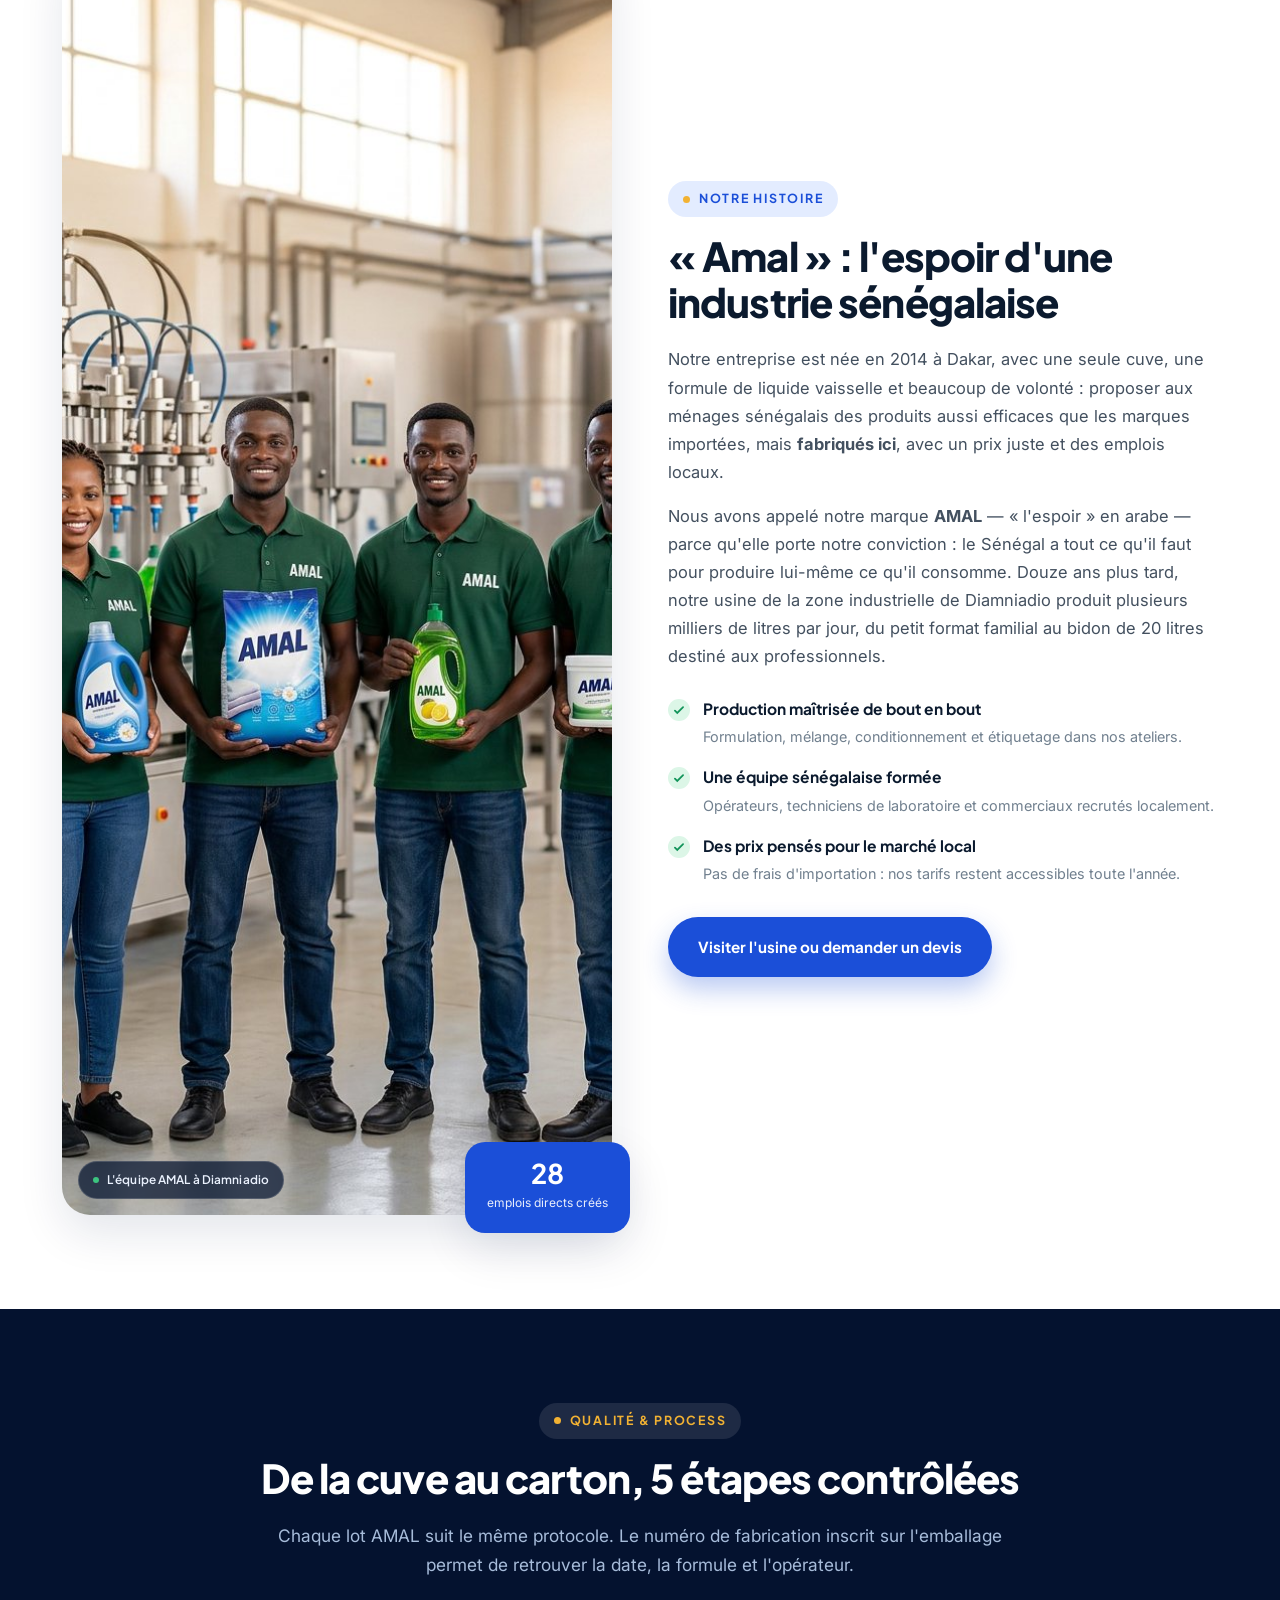
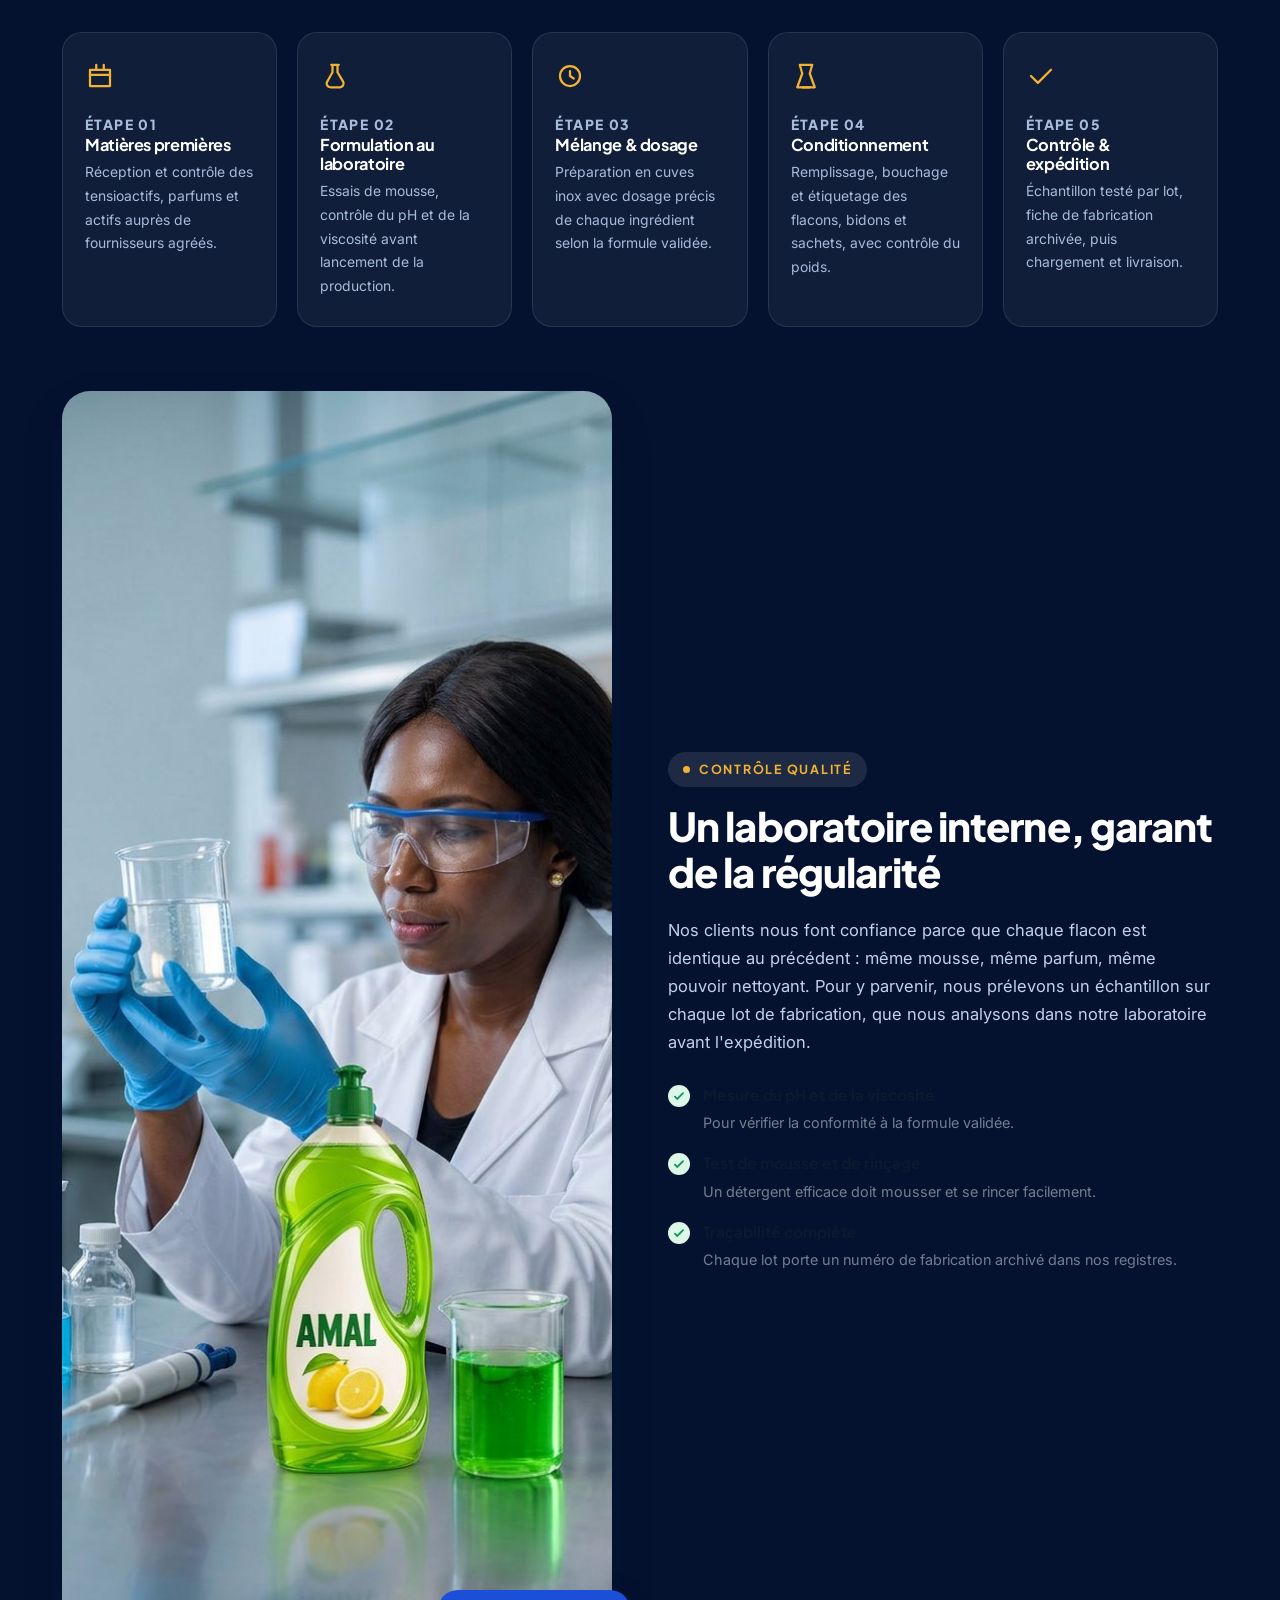
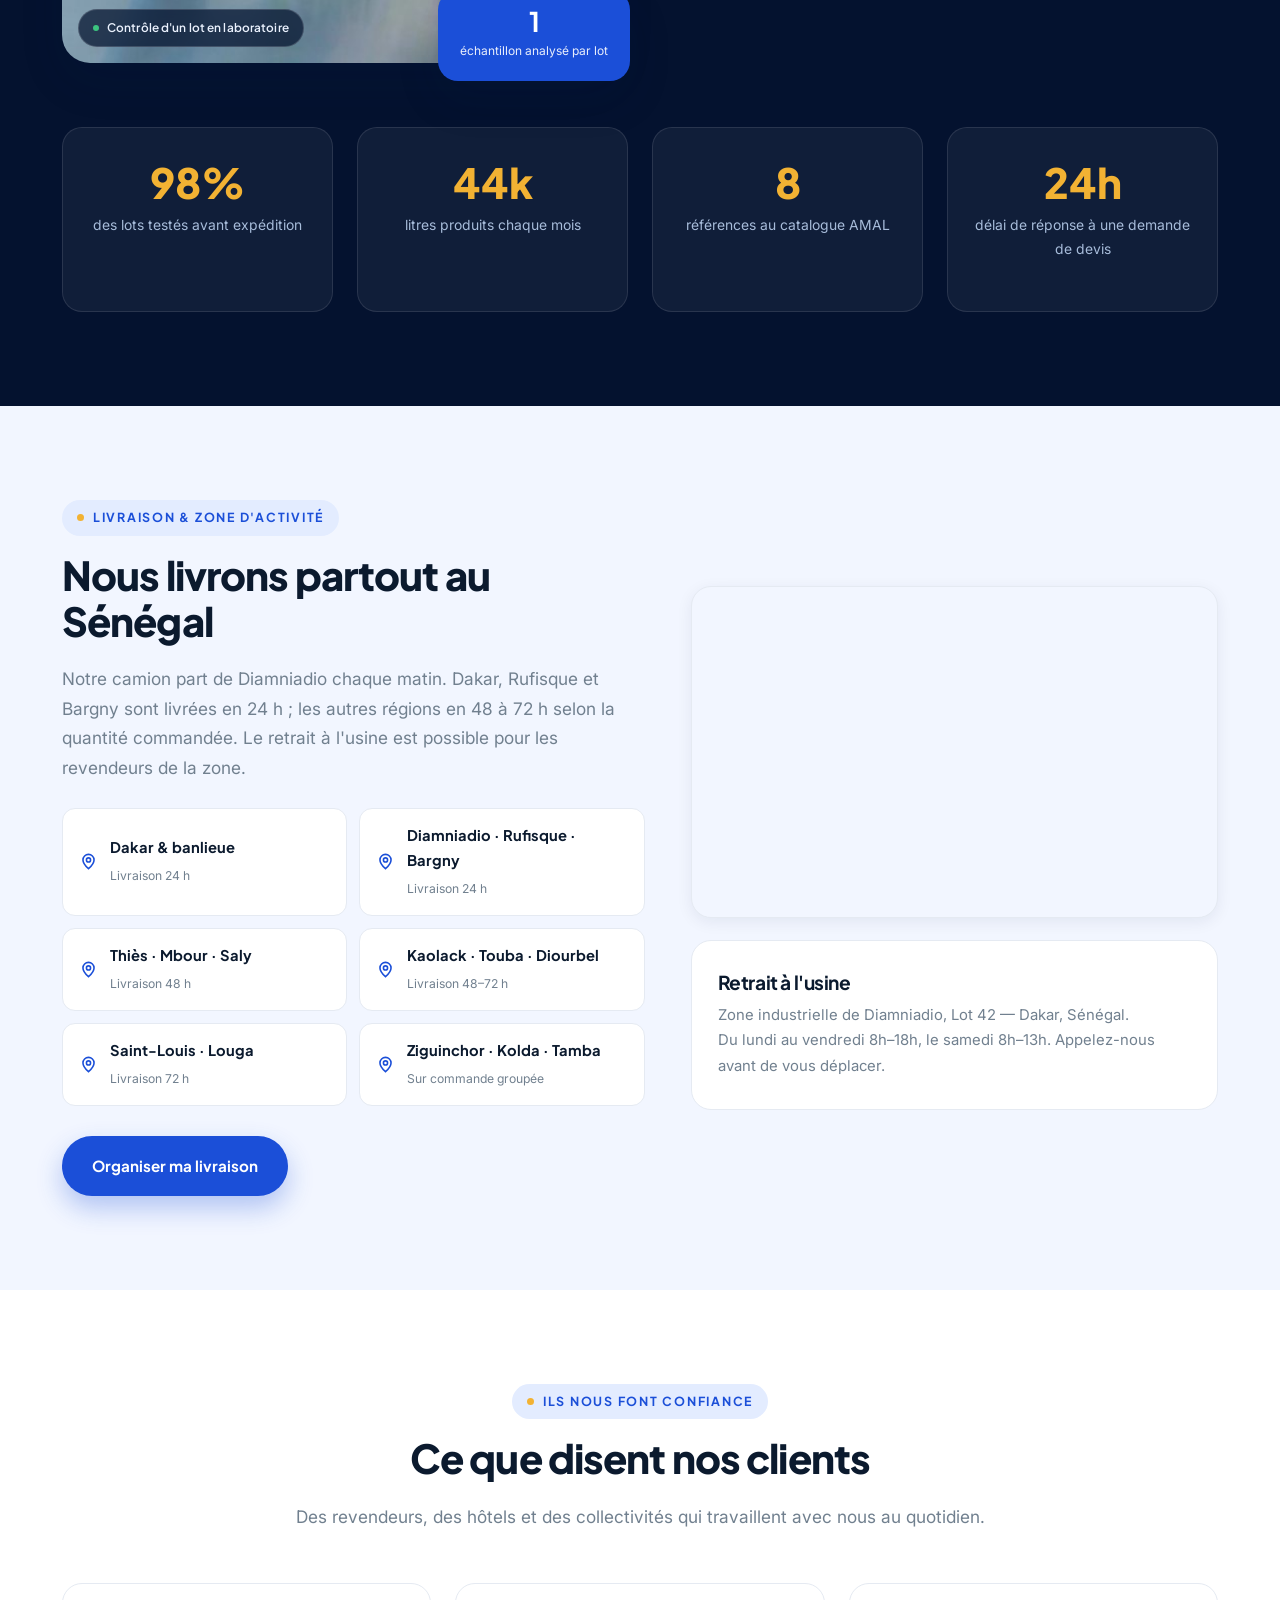
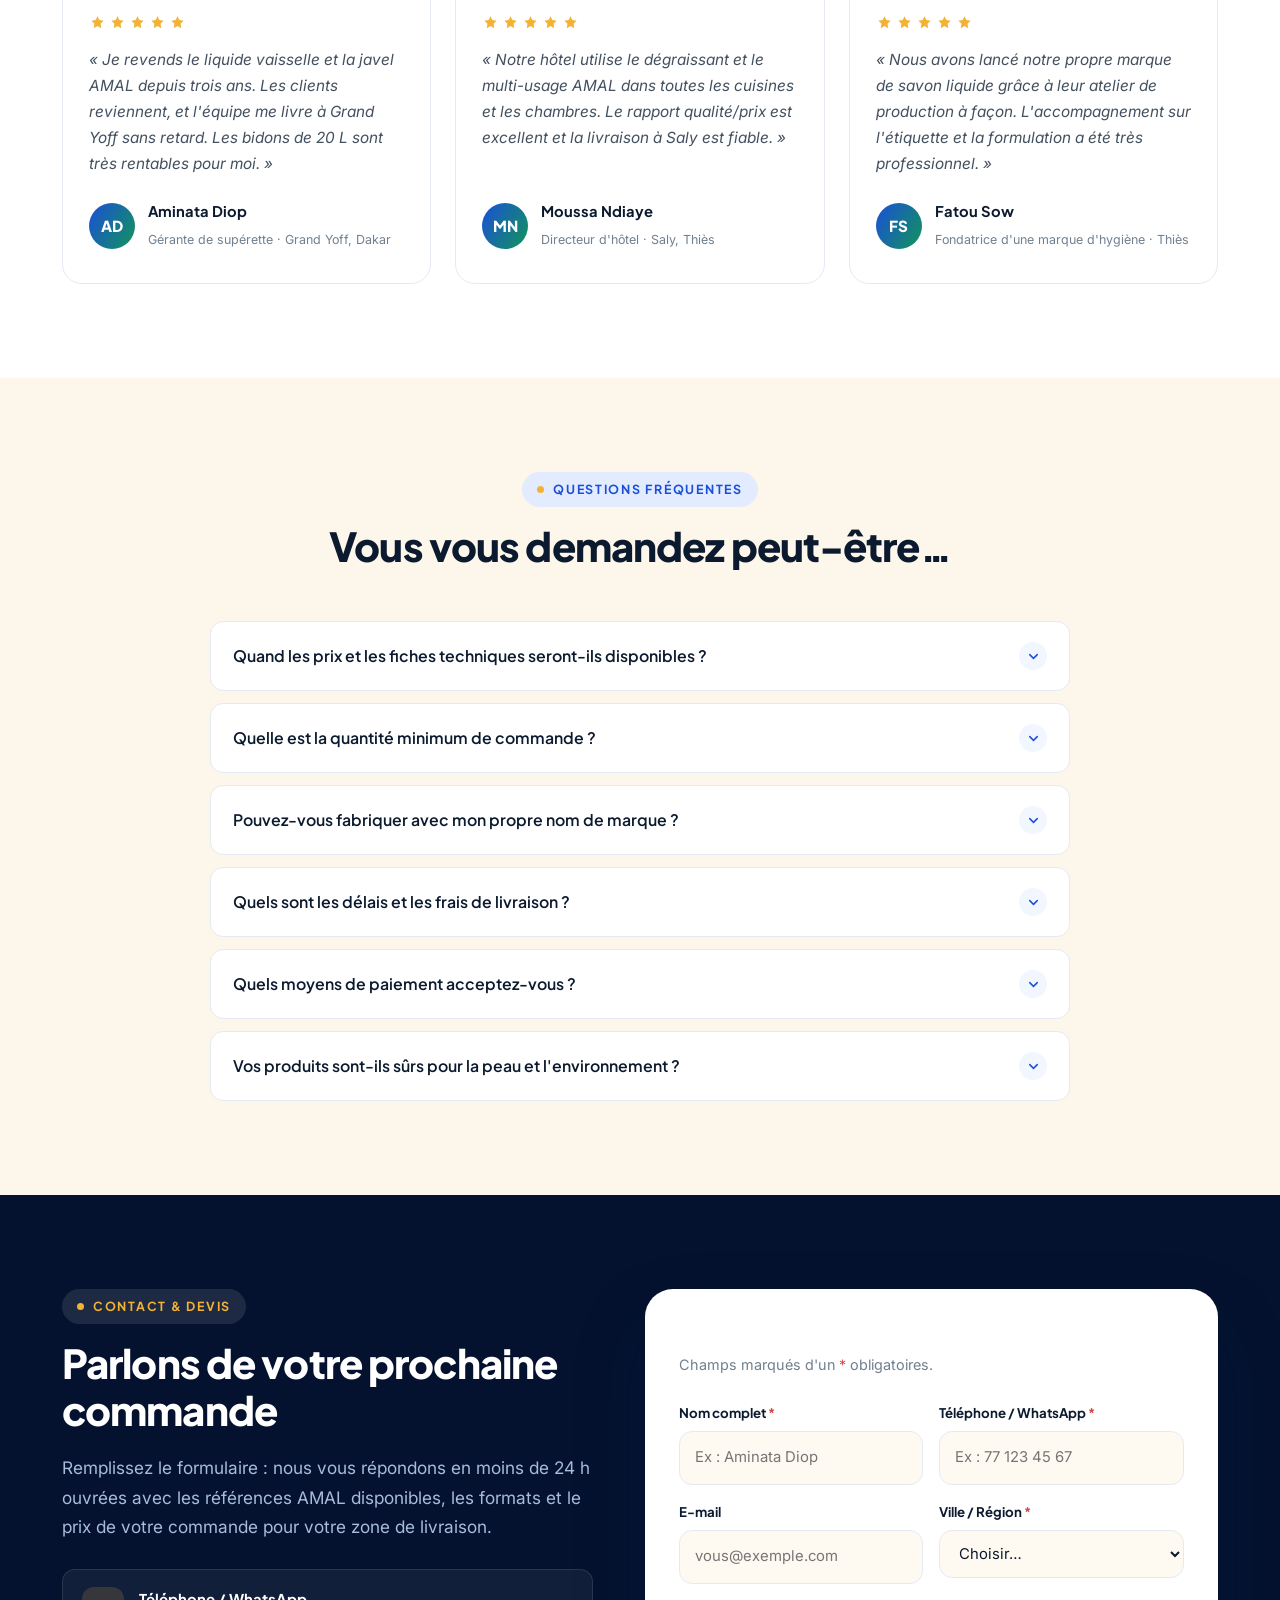
==== commit 033af72d: "feat(amal): versions anglaise et wolof + section formats et visuels d'équipe Multilingue (option 3) " ====
--- a/site-vitrine-amal/index.html
+++ b/site-vitrine-amal/index.html
@@ -15,6 +15,14 @@
   <meta property="og:description" content="Fabricant sénégalais de détergents et produits d'hygiène. Production locale, vente en gros, marque blanche et livraison dans tout le Sénégal." />
   <meta property="og:image" content="assets/img/showcase-gamme-usine.jpg" />
 
+  <!-- Versions linguistiques : le français est la version de référence -->
+  <link rel="alternate" hreflang="fr" href="./" />
+  <link rel="alternate" hreflang="en" href="en/" />
+  <link rel="alternate" hreflang="wo" href="wo/" />
+  <link rel="alternate" hreflang="x-default" href="./" />
+  <meta property="og:locale:alternate" content="en_SN" />
+  <meta property="og:locale:alternate" content="wo_SN" />
+
   <link rel="icon" href="data:image/svg+xml,%3Csvg xmlns='http://www.w3.org/2000/svg' viewBox='0 0 100 100'%3E%3Cdefs%3E%3ClinearGradient id='g' x1='0' y1='0' x2='1' y2='1'%3E%3Cstop offset='0' stop-color='%231b4fd8'/%3E%3Cstop offset='1' stop-color='%2312945a'/%3E%3C/linearGradient%3E%3C/defs%3E%3Crect width='100' height='100' rx='24' fill='url(%23g)'/%3E%3Ctext x='50' y='70' font-size='56' font-family='Arial' font-weight='bold' text-anchor='middle' fill='%23ffffff'%3EA%3C/text%3E%3C/svg%3E" />
 
   <link rel="preconnect" href="https://fonts.googleapis.com" />
@@ -29,7 +37,7 @@
     "name": "AMAL — Détergents du Sénégal",
     "alternateName": "Amal Détergents",
     "description": "Fabricant sénégalais de détergents et produits d'hygiène : liquide vaisselle, lessive, nettoyant multi-usage, javel et savon liquide.",
-    "image": "assets/img/gamme-amal.jpg",
+    "image": "assets/img/showcase-gamme-usine.jpg",
     "telephone": "+221 33 800 12 34",
     "email": "contact@amal-detergents.sn",
     "priceRange": "FCFA",
@@ -70,10 +78,22 @@
           Lun – Ven : 8h – 18h · Sam : 8h – 13h
         </li>
       </ul>
-      <p class="topbar__badge">
-        <span class="topbar__dot" aria-hidden="true"></span>
-        Usine ouverte — commandes de gros en cours
-      </p>
+      <div class="topbar__right">
+        <p class="topbar__badge">
+          <span class="topbar__dot" aria-hidden="true"></span>
+          Usine ouverte — commandes de gros en cours
+        </p>
+
+        <!-- Choix de la langue : français (source) · anglais · wolof -->
+        <div class="lang" data-no-i18n role="group" aria-label="Choix de la langue">
+          <span class="lang__icon" aria-hidden="true">
+            <svg viewBox="0 0 24 24" fill="none" stroke="currentColor" stroke-width="1.9" stroke-linecap="round"><circle cx="12" cy="12" r="9"/><path d="M3 12h18M12 3c2.4 2.6 3.6 5.6 3.6 9s-1.2 6.4-3.6 9c-2.4-2.6-3.6-5.6-3.6-9S9.6 5.6 12 3z"/></svg>
+          </span>
+          <button type="button" class="lang__btn is-active" data-lang="fr" aria-pressed="true">FR</button>
+          <button type="button" class="lang__btn" data-lang="en" aria-pressed="false">EN</button>
+          <button type="button" class="lang__btn" data-lang="wo" aria-pressed="false">WO</button>
+        </div>
+      </div>
     </div>
   </div>
 
@@ -489,6 +509,49 @@
               et vous communiquons les formats disponibles en moins de 24 h.
             </p>
           </div>
+        </div>
+      </div>
+    </section>
+
+    <!-- ================= FORMATS (packshot duo) ================= -->
+    <section class="section section--tight section--mint" id="formats">
+      <div class="container formats">
+        <div class="formats__media reveal">
+          <img src="assets/img/pack-duo.jpg"
+               alt="Pack AMAL duo : bidon de 5 litres et flacon d'un litre, tous deux étiquetés AMAL"
+               width="1272" height="848" loading="lazy" />
+          <span class="formats__label">Duo 5 L + 1 L</span>
+        </div>
+
+        <div class="reveal">
+          <span class="eyebrow">Formats disponibles</span>
+          <h2>Du flacon familial au bidon professionnel</h2>
+          <p class="lead">
+            Nos détergents AMAL existent en plusieurs contenances pour s'adapter à votre usage :
+            la famille, la boutique de quartier, le restaurant ou la collectivité. Les prix de chaque
+            format seront publiés au lancement de la gamme.
+          </p>
+
+          <ul class="formats__list">
+            <li>
+              <b>500 ml · 1 L</b>
+              <span>Usage familial et test produit</span>
+            </li>
+            <li>
+              <b>2 L · 5 L</b>
+              <span>Grande famille, boutique de quartier</span>
+            </li>
+            <li>
+              <b>Bidon 20 L</b>
+              <span>Restaurants, hôtels, collectivités</span>
+            </li>
+            <li>
+              <b>Sachets 1 · 5 · 25 kg</b>
+              <span>Lessive poudre, revendeurs</span>
+            </li>
+          </ul>
+
+          <a class="btn btn--outline" href="#devis">Demander les formats et tarifs</a>
         </div>
       </div>
     </section>
@@ -612,10 +675,10 @@
     <section class="section" id="entreprise">
       <div class="container split">
         <div class="split__media reveal">
-          <img src="assets/img/palette-livraison.jpg"
-               alt="Équipe AMAL en polo vert emballant les produits dans des cartons siglés AMAL, palette prête à être expédiée"
-               width="1272" height="848" loading="lazy" />
-          <span class="photo-caption">Palettes prêtes à partir pour Dakar et les régions</span>
+          <img src="assets/img/equipe-amal.jpg"
+               alt="L'équipe AMAL en polo vert siglé, présentant la gamme de détergents dans l'atelier de Diamniadio"
+               width="848" height="1272" loading="lazy" />
+          <span class="photo-caption">L'équipe AMAL à Diamniadio</span>
           <div class="split__badge">
             <b>28</b>
             <small>emplois directs créés</small>
@@ -1221,6 +1284,8 @@
     <svg viewBox="0 0 24 24" fill="none" stroke="currentColor" stroke-width="2.4" stroke-linecap="round"><path d="m5 14 7-7 7 7"/></svg>
   </button>
 
+  <script src="assets/js/i18n-data.js"></script>
   <script src="assets/js/main.js"></script>
+  <script src="assets/js/i18n.js"></script>
 </body>
 </html>
--- a/site-vitrine-amal/assets/css/style.css
+++ b/site-vitrine-amal/assets/css/style.css
@@ -174,7 +174,67 @@
 .topbar a:hover { color: var(--gold); }
 .topbar__item { display: inline-flex; align-items: center; gap: 8px; }
 .topbar__item svg { width: 15px; height: 15px; color: var(--gold); flex: none; }
+.topbar__right { display: flex; align-items: center; gap: 16px; flex-wrap: wrap; }
 .topbar__badge { display: inline-flex; align-items: center; gap: 8px; color: #fff; font-weight: 600; }
+
+/* Bandeau discret signalant une version EN / WO (le français fait foi) */
+.lang-note {
+  display: flex;
+  align-items: center;
+  justify-content: center;
+  gap: 12px;
+  flex-wrap: wrap;
+  margin: 14px auto 0;
+  padding: 8px 20px;
+  max-width: 1180px;
+  font-size: .78rem;
+  color: #eef3fb;
+  background: rgba(6, 28, 71, .92);
+  border: 1px solid rgba(242, 178, 51, .45);
+  border-radius: 999px;
+  box-shadow: 0 10px 26px rgba(6, 28, 71, .18);
+}
+.lang-note__back {
+  font-family: var(--font-title);
+  font-size: .72rem;
+  font-weight: 700;
+  letter-spacing: .04em;
+  color: #3d2c00;
+  background: var(--gold);
+  padding: 5px 12px;
+  border-radius: 999px;
+  cursor: pointer;
+  transition: var(--transition);
+}
+.lang-note__back:hover { filter: brightness(1.08); }
+@media (max-width: 620px) {
+  .lang-note { margin: 12px 14px 0; font-size: .74rem; }
+}
+
+/* Sélecteur de langue FR / EN / WO */
+.lang {
+  display: inline-flex;
+  align-items: center;
+  gap: 2px;
+  padding: 3px;
+  border-radius: 999px;
+  background: rgba(255, 255, 255, .09);
+  border: 1px solid rgba(255, 255, 255, .16);
+}
+.lang__icon { display: inline-flex; padding: 0 6px 0 8px; color: #8fa9d4; }
+.lang__icon svg { width: 15px; height: 15px; }
+.lang__btn {
+  font-family: var(--font-title);
+  font-size: .72rem;
+  font-weight: 700;
+  letter-spacing: .06em;
+  color: #b9cbe8;
+  padding: 5px 11px;
+  border-radius: 999px;
+  transition: var(--transition);
+}
+.lang__btn:hover { color: #fff; background: rgba(255, 255, 255, .12); }
+.lang__btn.is-active { background: var(--gold); color: #3d2c00; box-shadow: 0 4px 12px rgba(242, 178, 51, .3); }
 .topbar__dot { width: 8px; height: 8px; border-radius: 50%; background: var(--green-400); box-shadow: 0 0 0 0 rgba(60, 196, 127, .7); animation: pulse 2.4s infinite; }
 @keyframes pulse {
   70% { box-shadow: 0 0 0 9px rgba(60, 196, 127, 0); }
@@ -607,6 +667,56 @@
 .soon-note svg { width: 22px; height: 22px; color: var(--blue); flex: none; margin-top: 3px; }
 .soon-note b { display: block; font-family: var(--font-title); color: var(--navy-800); }
 .soon-note p { margin: 4px 0 0; font-size: .9rem; color: var(--muted); }
+
+/* ---------- 10 bis. Section Formats (packshot duo) ---------- */
+.formats {
+  display: grid;
+  grid-template-columns: .95fr 1.05fr;
+  gap: 56px;
+  align-items: center;
+}
+.formats__media { position: relative; }
+.formats__media img {
+  border-radius: var(--radius-lg);
+  box-shadow: var(--shadow);
+  width: 100%;
+  aspect-ratio: 3 / 2;
+  object-fit: cover;
+  background: #fff;
+}
+.formats__label {
+  position: absolute;
+  top: -16px;
+  right: -12px;
+  background: var(--blue);
+  color: #fff;
+  font-family: var(--font-title);
+  font-weight: 800;
+  font-size: .76rem;
+  letter-spacing: .1em;
+  text-transform: uppercase;
+  padding: 11px 18px;
+  border-radius: 13px;
+  box-shadow: var(--shadow);
+}
+.formats__list {
+  display: grid;
+  grid-template-columns: repeat(2, 1fr);
+  gap: 14px;
+  margin: 28px 0 30px;
+}
+.formats__list li {
+  background: #fff;
+  border: 1px solid var(--line);
+  border-left: 4px solid var(--green);
+  border-radius: var(--radius-sm);
+  padding: 15px 18px;
+  transition: var(--transition);
+}
+.formats__list li:nth-child(2n) { border-left-color: var(--blue); }
+.formats__list li:hover { transform: translateY(-4px); box-shadow: var(--shadow-sm); }
+.formats__list b { display: block; font-family: var(--font-title); font-size: 1.02rem; color: var(--navy-800); }
+.formats__list span { font-size: .84rem; color: var(--muted); }
 
 /* ---------- 11. Bandeau gamme 3D ---------- */
 .showcase {
@@ -988,6 +1098,7 @@
   .hero__visual { max-width: 640px; }
   .hero__card { left: 12px; }
   .showcase .container { grid-template-columns: 1fr; gap: 40px; padding-top: 68px; padding-bottom: 68px; }
+  .formats { grid-template-columns: 1fr; gap: 40px; }
   .steps { grid-template-columns: repeat(2, 1fr); }
   .grid--4, .numbers { grid-template-columns: repeat(2, 1fr); }
   .footer__grid { grid-template-columns: 1fr 1fr; gap: 32px; }
@@ -1034,7 +1145,8 @@
   body { font-size: 16px; }
   .section { padding: 58px 0; }
   .section-head { margin-bottom: 36px; }
-  .products, .grid--2, .grid--3, .grid--4, .reviews, .steps, .numbers, .strip__grid { grid-template-columns: 1fr; }
+  .products, .grid--2, .grid--3, .grid--4, .reviews, .steps, .numbers, .strip__grid, .formats__list { grid-template-columns: 1fr; }
+  .formats__label { right: 10px; }
   .form-grid { grid-template-columns: 1fr; }
   .form-card { padding: 26px 20px; }
   .cta-band { padding: 34px 24px; }
@@ -1045,6 +1157,8 @@
   .showcase__label { left: 10px; }
   .topbar__inner { justify-content: center; text-align: center; }
   .topbar__list { gap: 14px; justify-content: center; }
+  .topbar__right { justify-content: center; gap: 10px; }
+  .lang__btn { padding: 5px 9px; }
   .footer__grid { grid-template-columns: 1fr; }
   .whatsapp-fab { right: 14px; bottom: 14px; padding: 13px 16px; font-size: .84rem; }
   .to-top { right: 16px; bottom: 74px; }
